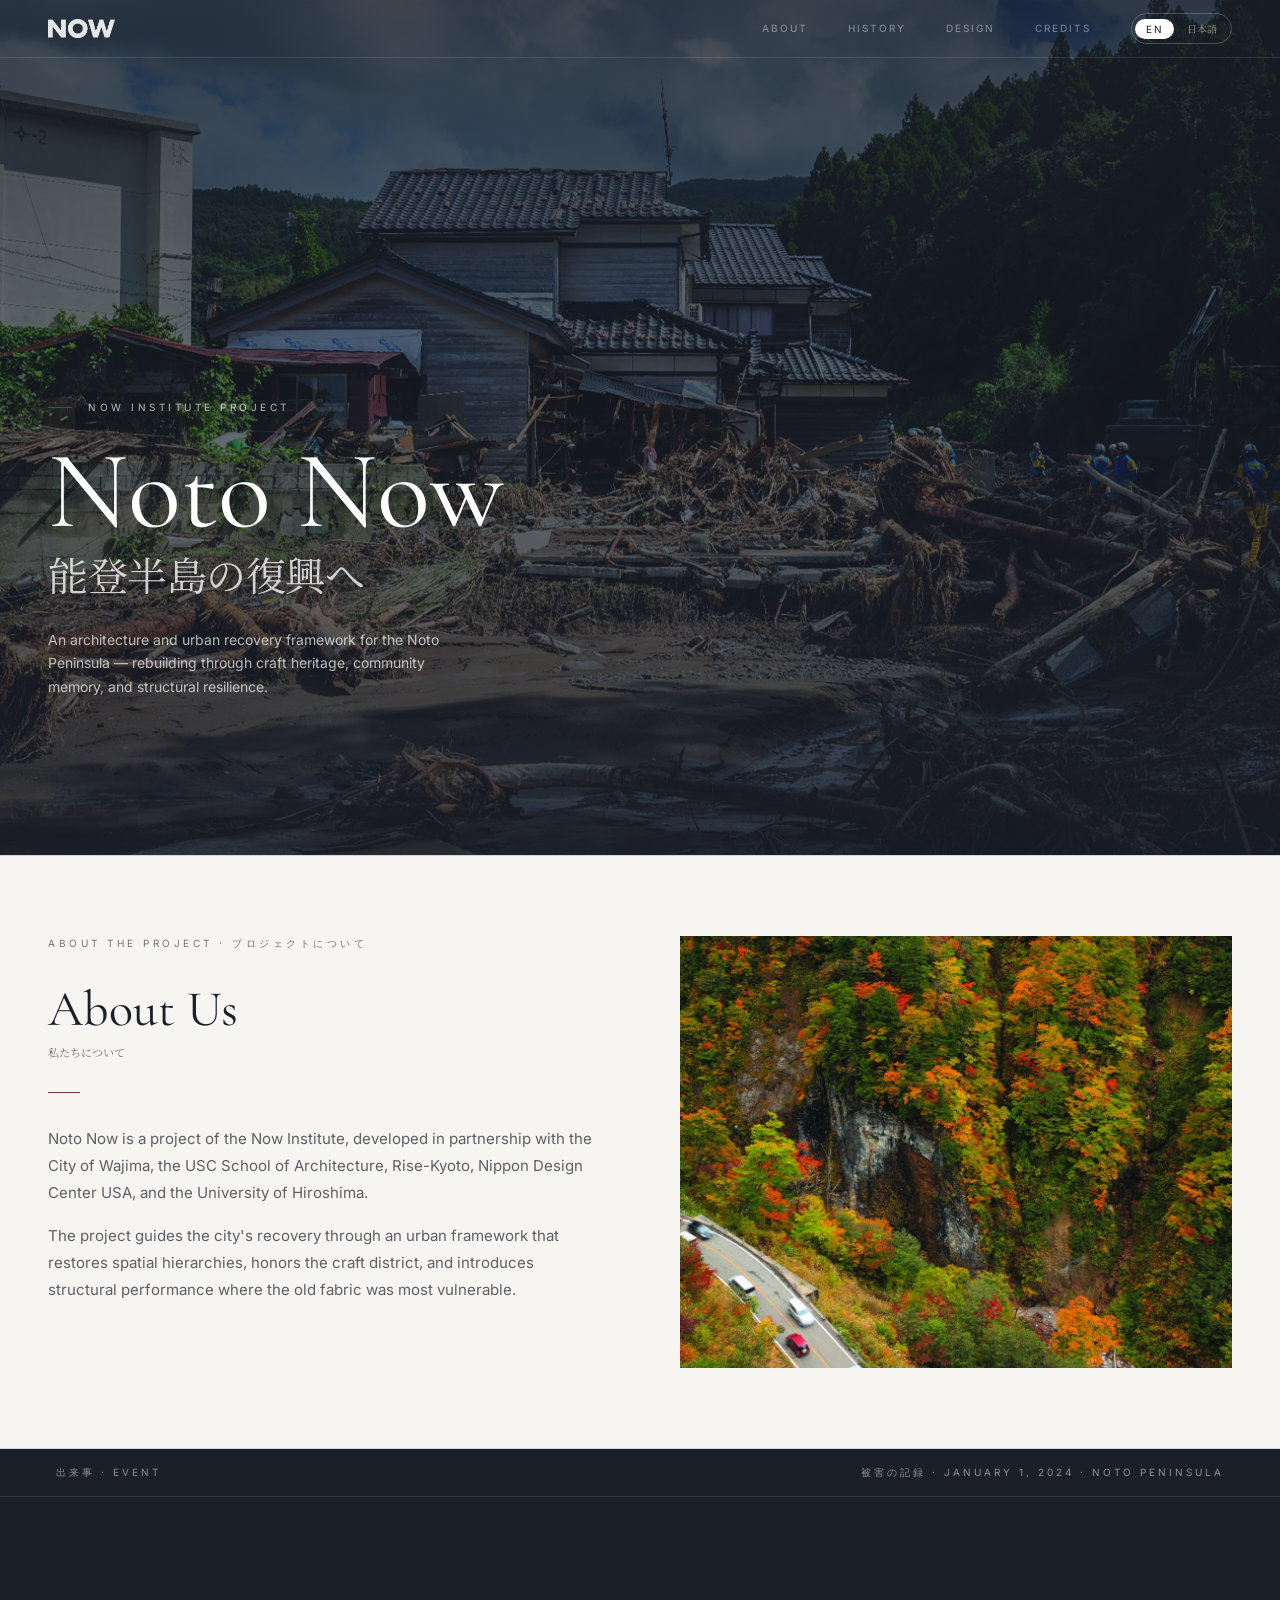
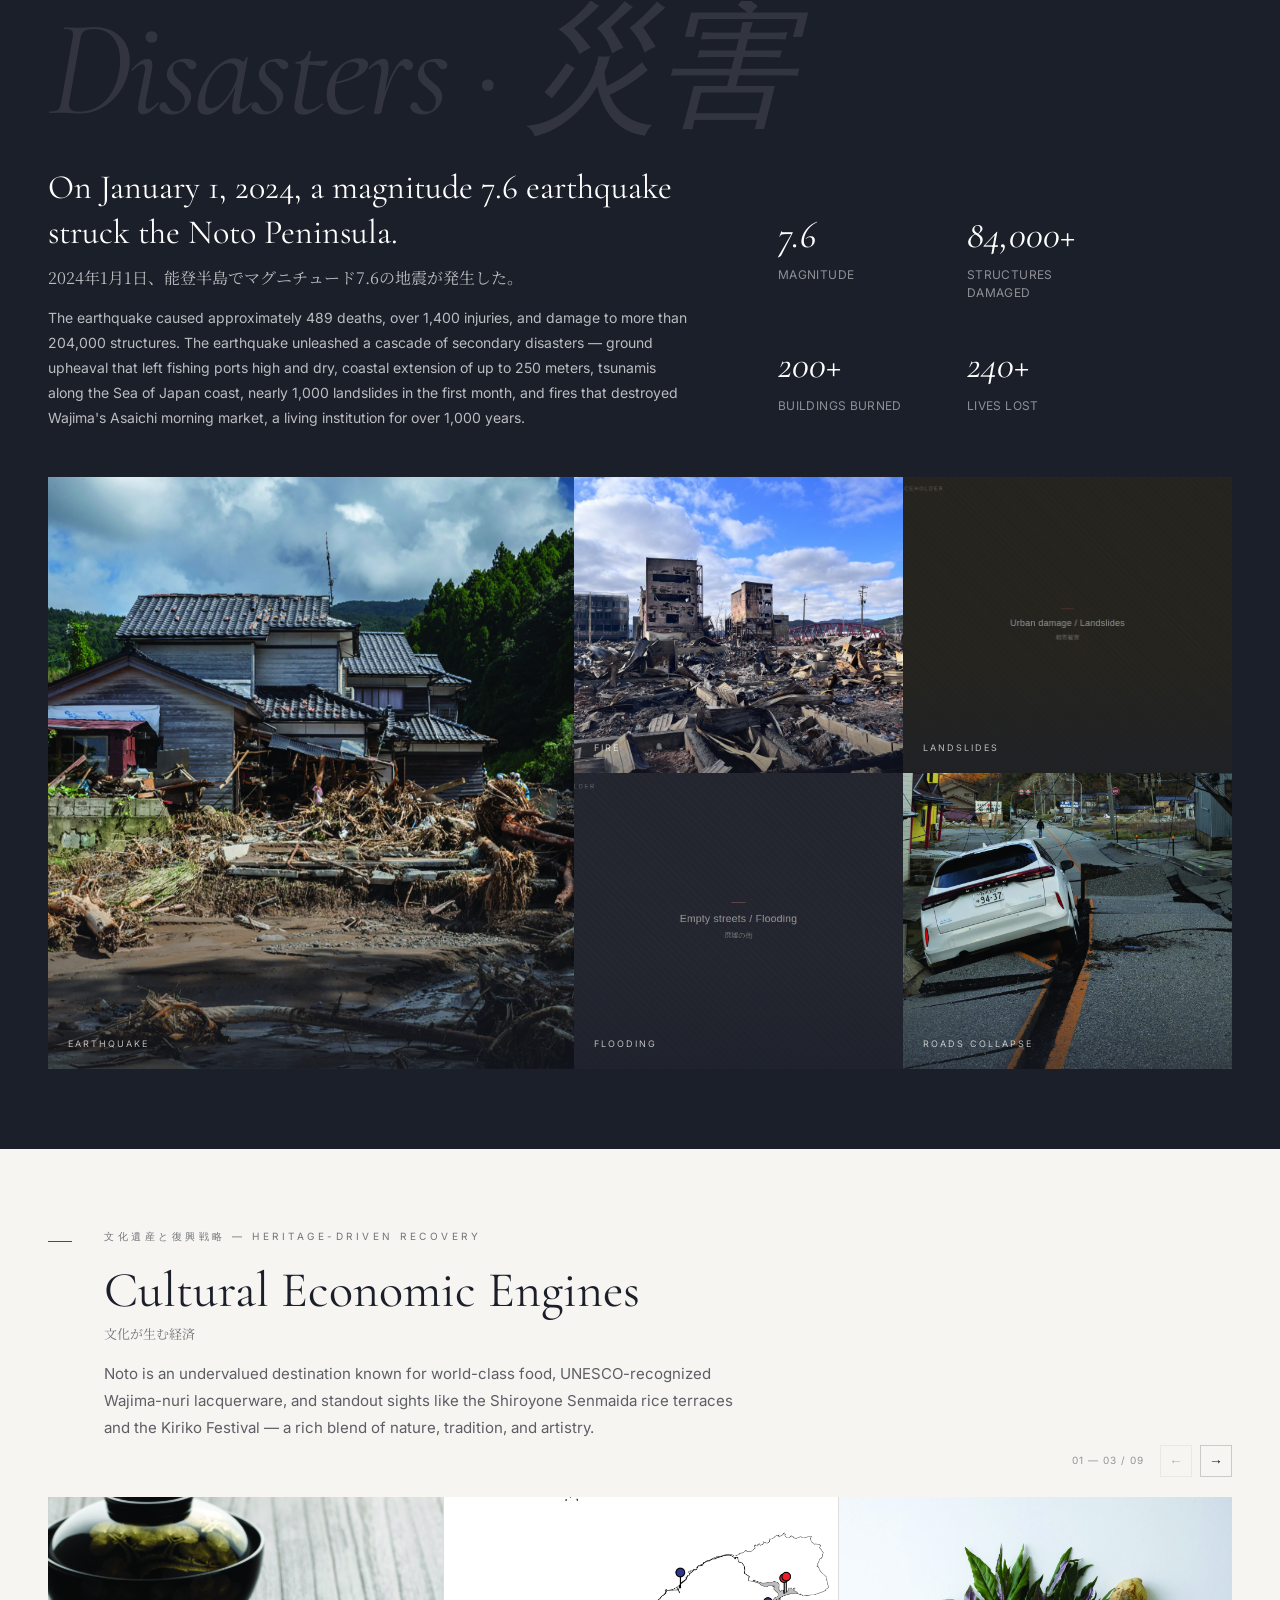
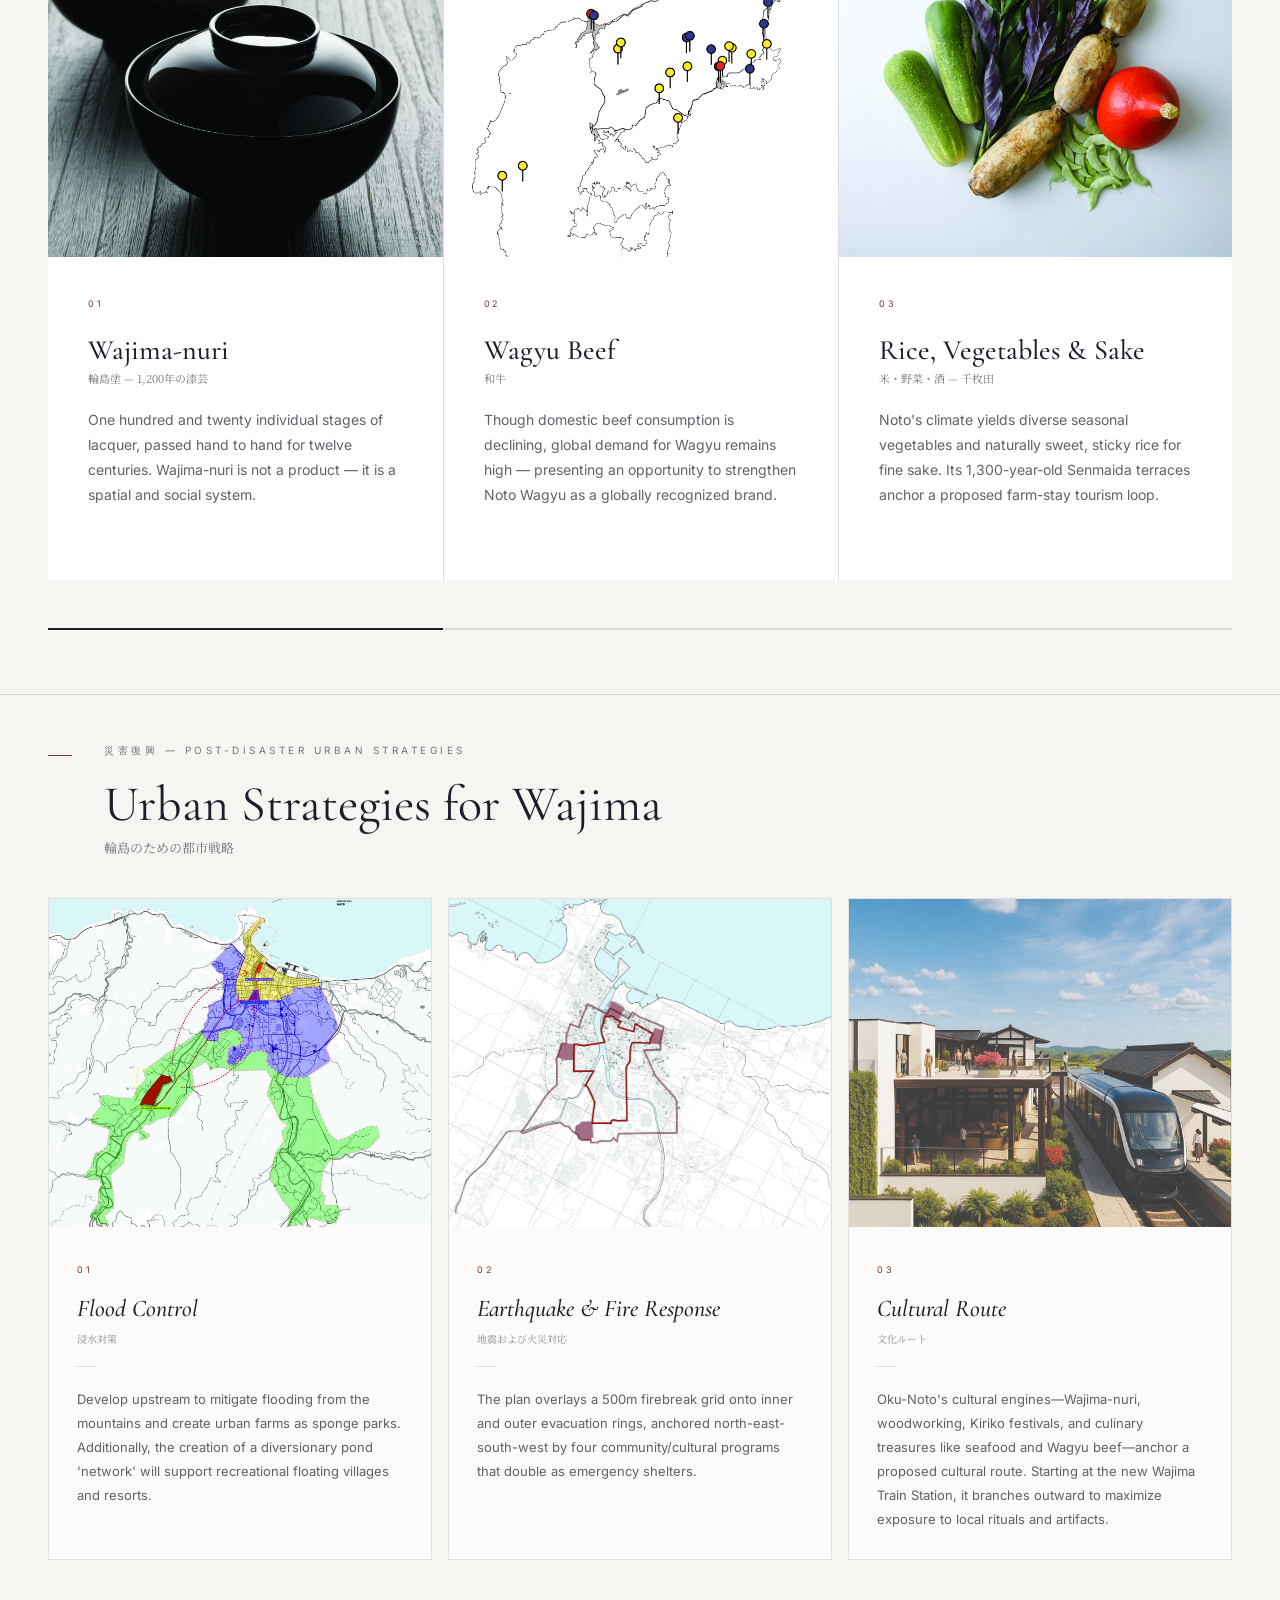
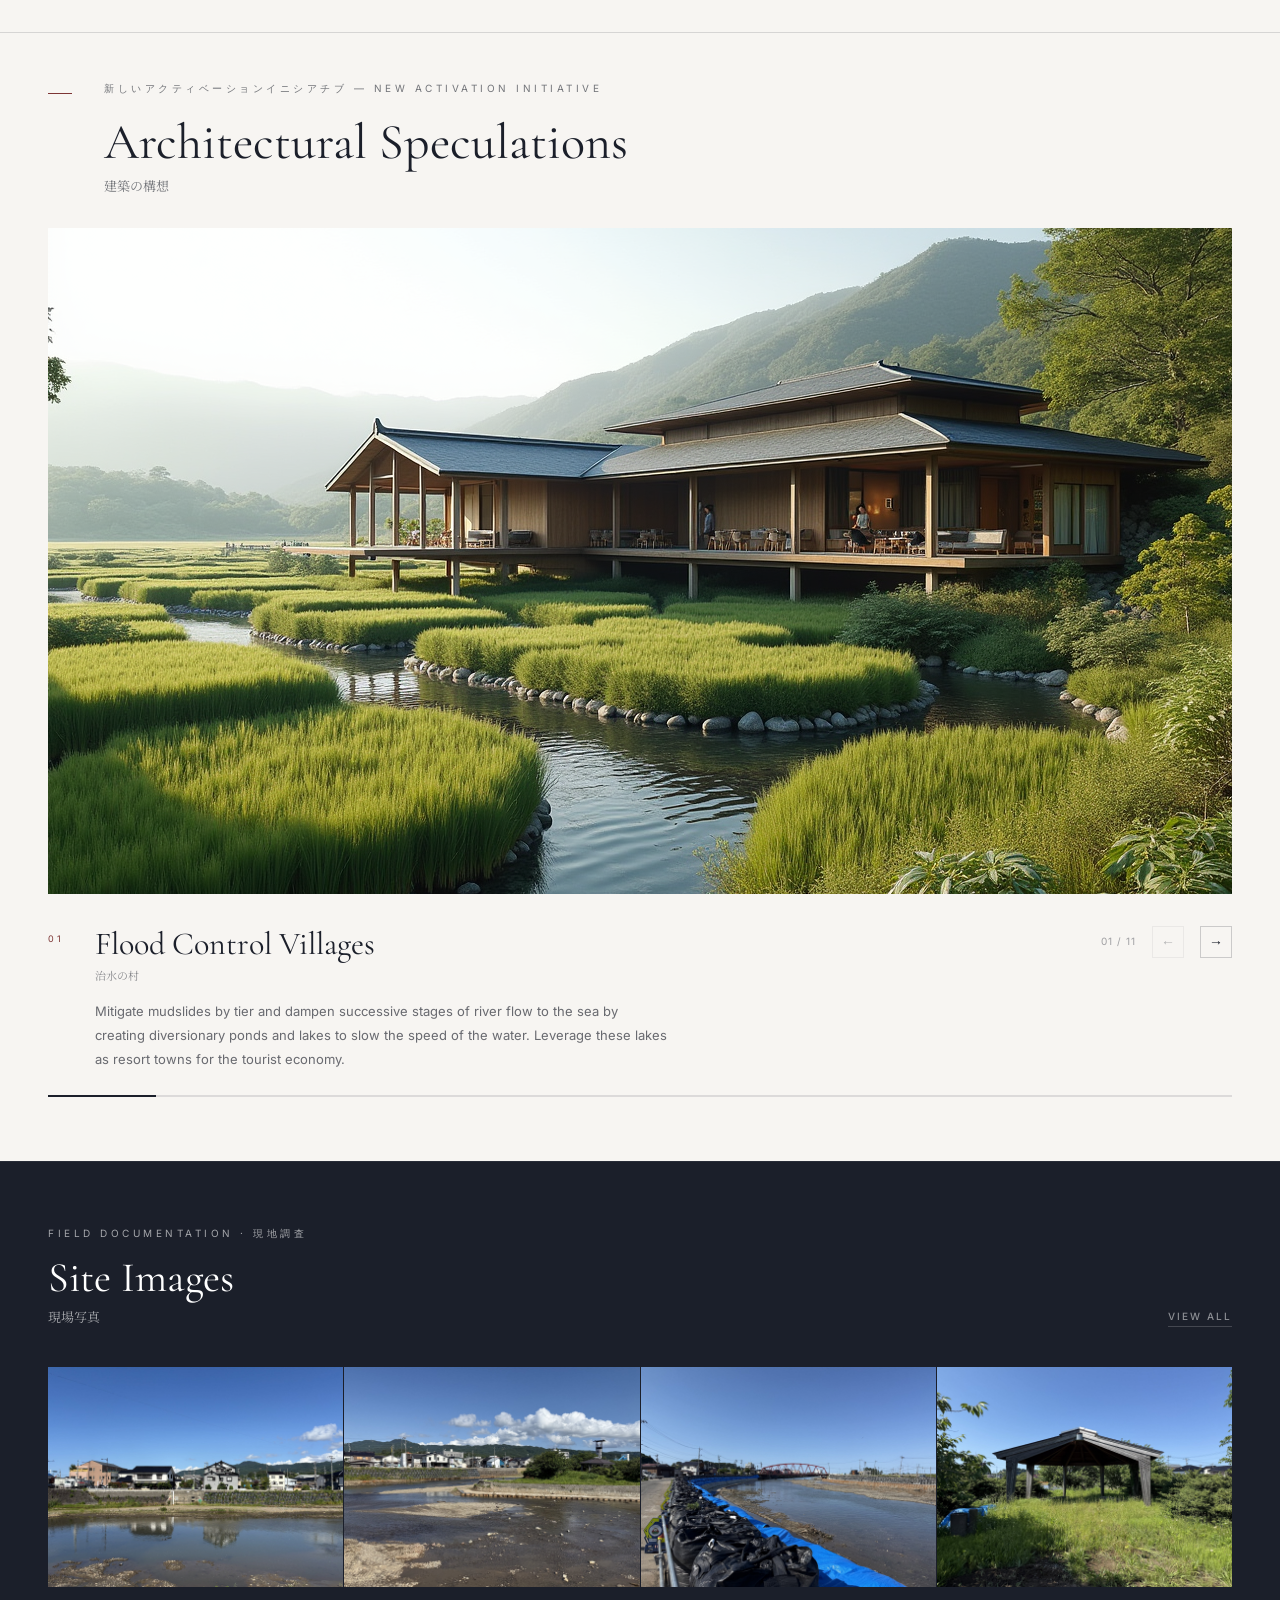
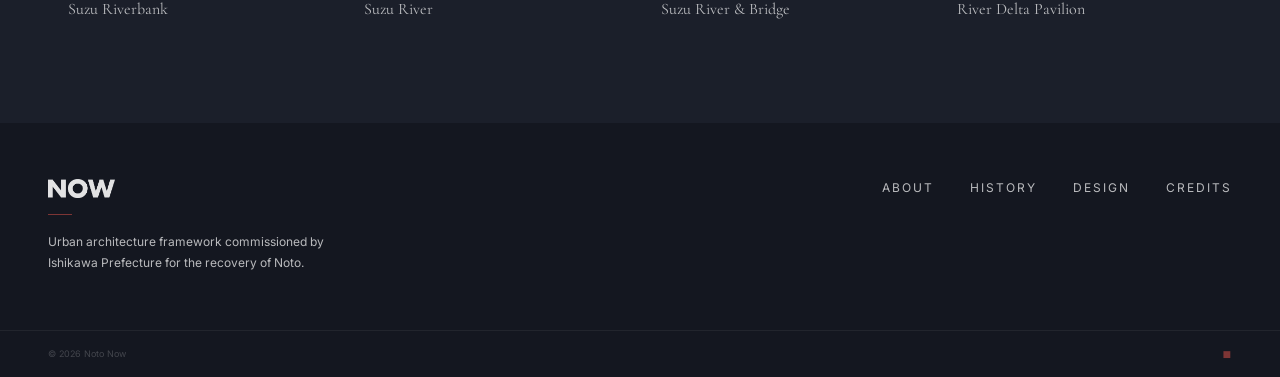
==== index.html @ a3b8ef33 "Rename Site Images anchor from #documentation to #site-images Update the section id on home and hist" ====
<!DOCTYPE html>
<html lang="en">
<head>
  <meta charset="UTF-8" />
  <meta name="viewport" content="width=device-width, initial-scale=1.0" />
  <title>Noto Now · 能登半島の復興へ</title>
  <meta name="description" content="An architecture and urban recovery framework for the Noto Peninsula — rebuilding through craft heritage, community memory, and structural resilience." />
  <!-- Latin display + body fonts are self-hosted (bundled in /fonts) so they
       always render, independent of any CDN. -->
  <link rel="stylesheet" href="fonts.css" />
  <!-- Japanese fonts are large (CJK); served from Google Fonts. -->
  <link rel="preconnect" href="https://fonts.googleapis.com" />
  <link rel="preconnect" href="https://fonts.gstatic.com" crossorigin />
  <link href="https://fonts.googleapis.com/css2?family=Noto+Serif+JP:wght@400;500&display=swap" rel="stylesheet" />
  <link rel="canonical" href="https://www.notonow.org/" />
  <link rel="icon" type="image/svg+xml" href="images/favicon.svg" />
  <link rel="icon" type="image/png" href="images/favicon.png" />
  <link rel="apple-touch-icon" href="images/apple-touch-icon.png" />
  <link rel="stylesheet" href="styles.css" />
</head>
<body class="mode-en">
  <script>try{if(localStorage.getItem('nn-lang')==='jp'){document.body.className='mode-jp';document.documentElement.lang='ja';}}catch(e){}</script>

  <!-- ============================ HERO ============================ -->
  <header class="hero">
    <img class="hero__bg" data-img="herobg" alt="Structural collapse, Wajima city centre" />
    <div class="hero__overlay"></div>

    <nav class="nav">
      <div class="container nav__inner">
        <div class="brand">
          <img class="brand__logo" src="images/logo.png" alt="Noto Now" />
        </div>
        <div class="nav__right">
          <div class="nav__links">
            <a class="nav__link" href="/about"><span class="en">about</span><span class="jp">約</span></a>
            <a class="nav__link" href="/history"><span class="en">history</span><span class="jp">歴史</span></a>
            <a class="nav__link" href="/design"><span class="en">design</span><span class="jp">デザイン</span></a>
            <a class="nav__link" href="/credits"><span class="en">credits</span><span class="jp">クレジット</span></a>
          </div>
          <button id="langToggle" class="lang-toggle" type="button" aria-pressed="false"
                  title="Switch language · 言語を切り替える">
            <span class="lang-toggle__opt is-on">EN</span>
            <span class="lang-toggle__sep">/</span>
            <span class="lang-toggle__opt">日本語</span>
          </button>
        </div>
      </div>
    </nav>

    <div class="container hero__content">
      <div class="hero__meta">
        <span class="rule"></span>
        <p class="t-en">Now Institute Project</p>
        <p class="jp jp-full">NOW Institute プロジェクト</p>
      </div>
      <h1 class="hero__title">Noto Now</h1>
      <p class="hero__title-jp">能登半島の復興へ</p>
      <div class="hero__lead">
        <p class="t-en">An architecture and urban recovery framework for the Noto Peninsula — rebuilding through craft heritage, community memory, and structural resilience.</p>
        <p class="jp jp-full">能登半島のための建築と都市復興のフレームワーク — 伝統工芸、地域の記憶、構造の強さを通じて再建する。</p>
      </div>
    </div>
  </header>

  <!-- ========================== ABOUT US ========================== -->
  <section class="about about--framed" id="about">
    <div class="container about__top">
      <div class="about__intro">
        <p class="kicker">About the Project · プロジェクトについて</p>
        <h2 class="about__h2">About Us</h2>
        <p class="about__h2-jp">私たちについて</p>
        <span class="rule about__rule"></span>
        <div class="about__text">
          <p class="t-en">Noto Now is a project of the Now Institute, developed in partnership with the City of Wajima, the USC School of Architecture, Rise-Kyoto, Nippon Design Center USA, and the University of Hiroshima.</p>
          <p class="t-en">The project guides the city's recovery through an urban framework that restores spatial hierarchies, honors the craft district, and introduces structural performance where the old fabric was most vulnerable.</p>
          <p class="jp jp-full">Noto NowはNow Instituteのプロジェクトで、輪島市、USC建築学部、Rise-Kyoto、Nippon Design Center USA、広島大学との協力で開発されました。このプロジェクトは、空間階層を回復し、工芸地区を尊重し、古い建物構造が最も脆弱だった場所に構造性能を導入する都市フレームワークを通じて、市の復興を導きます。</p>
        </div>
      </div>

      <div class="about__media">
        <div class="frame"><img data-img="about" alt="Traditional joinery, Wajima townhouse" /></div>
      </div>
    </div>
  </section>

  <!-- ======================= DAMAGE ESSAY ======================= -->
  <section class="damage">
    <div class="damage__bar">
      <span>出来事 · Event</span>
      <span>被害の記録 · January 1, 2024 · Noto Peninsula</span>
    </div>

    <div class="container damage__inner">
      <p class="watermark">Disasters · 災害</p>

      <div class="damage__cols">
        <div class="damage__text">
          <h2 class="damage__h2">On January 1, 2024, a magnitude 7.6 earthquake struck the Noto Peninsula.</h2>
          <p class="damage__sub">2024年1月1日、能登半島でマグニチュード7.6の地震が発生した。</p>
          <p class="damage__body t-en">The earthquake caused approximately 489 deaths, over 1,400 injuries, and damage to more than 204,000 structures. The earthquake unleashed a cascade of secondary disasters — ground upheaval that left fishing ports high and dry, coastal extension of up to 250 meters, tsunamis along the Sea of Japan coast, nearly 1,000 landslides in the first month, and fires that destroyed Wajima's Asaichi morning market, a living institution for over 1,000 years.</p>
          <p class="damage__body-jp jp-full">その地震により約489人が死亡し、1,400人以上が負傷、20万4,000棟以上の建物が被害を受けました。また、一連の二次災害も発生しました。陸地が隆起して漁港が干上がり、海岸線は最大で250メートルも後退し、日本海沿岸には津波が押し寄せ、最初の1か月でほぼ1,000件の地すべりが起こり、千年以上の歴史を持つ輪島の朝市も火災で焼失しました。</p>
        </div>

        <div class="stats">
          <div class="stat">
            <div class="stat__num">7.6</div>
            <div class="stat__label t-en">Magnitude</div>
            <div class="stat__jp jp-full">マグニチュード</div>
          </div>
          <div class="stat">
            <div class="stat__num">84,000+</div>
            <div class="stat__label t-en">Structures damaged</div>
            <div class="stat__jp jp-full">建物被害</div>
          </div>
          <div class="stat">
            <div class="stat__num">200+</div>
            <div class="stat__label t-en">Buildings burned</div>
            <div class="stat__jp jp-full">焼失建物</div>
          </div>
          <div class="stat">
            <div class="stat__num">240+</div>
            <div class="stat__label t-en">Lives lost</div>
            <div class="stat__jp jp-full">犠牲者数</div>
          </div>
        </div>
      </div>

      <div class="mosaic">
        <figure class="mosaic__cell mosaic__cell--tall">
          <img data-img="earthquake" alt="Structural collapse and debris" />
          <figcaption class="caption">
            <div class="caption__en t-en">Earthquake</div>
            <div class="caption__jp jp-full">地震</div>
          </figcaption>
        </figure>
        <figure class="mosaic__cell">
          <img data-img="firedamage" alt="Fire damage across Wajima's morning market district" />
          <figcaption class="caption">
            <div class="caption__en t-en">Fire</div>
            <div class="caption__jp jp-full">火災</div>
          </figcaption>
        </figure>
        <figure class="mosaic__cell">
          <img data-img="urban" alt="Landslides" />
          <figcaption class="caption">
            <div class="caption__en t-en">Landslides</div>
            <div class="caption__jp jp-full">土砂崩れ</div>
          </figcaption>
        </figure>
        <figure class="mosaic__cell">
          <img data-img="empty" alt="Empty streets" />
          <figcaption class="caption">
            <div class="caption__en t-en">Flooding</div>
            <div class="caption__jp jp-full">洪水</div>
          </figcaption>
        </figure>
        <figure class="mosaic__cell">
          <img data-img="hero" alt="Roads collapse" />
          <figcaption class="caption">
            <div class="caption__en t-en">roads collapse</div>
            <div class="caption__jp jp-full">道路が崩れる</div>
          </figcaption>
        </figure>
      </div>
    </div>
  </section>

  <!-- ========================= HERITAGE ========================= -->
  <section class="heritage" id="heritage">
    <div class="container heritage__intro">
      <span class="rule"></span>
      <div class="heritage__intro-body">
        <p class="kicker">文化遺産と復興戦略 — Heritage-Driven Recovery</p>
        <h2 class="heritage__h2">Cultural Economic Engines</h2>
        <p class="heritage__h2-jp">文化が生む経済</p>
        <p class="heritage__lead t-en">Noto is an undervalued destination known for world-class food, UNESCO-recognized Wajima-nuri lacquerware, and standout sights like the Shiroyone Senmaida rice terraces and the Kiriko Festival — a rich blend of nature, tradition, and artistry.</p>
        <p class="heritage__lead-jp jp-full">能登は、世界的に評価される食文化、ユネスコに登録された輪島塗、そして白米千枚田やキリコ祭りといった見どころで知られるまだあまり注目されていない観光地です — 自然、伝統、芸術が豊かに融合した場所です。</p>
      </div>
    </div>

    <div class="carousel-x" data-carousel data-per="3">
      <div class="container carousel-x__topbar">
        <span class="carousel-x__indicator" data-indicator>01 — 03 / 09</span>
        <div class="carousel-x__btns">
          <button type="button" class="cbtn" data-prev aria-label="Previous">&#8592;</button>
          <button type="button" class="cbtn" data-next aria-label="Next">&#8594;</button>
        </div>
      </div>
      <div class="container">
      <div class="carousel-x__viewport" data-viewport>
        <div class="carousel-x__track heritage__track" data-track>
          <!-- 01 --><article class="hcard">
            <div class="hcard__img"><img data-img="nuri" alt="Wajima-nuri" /></div>
            <div class="hcard__body">
              <div class="hcard__meta"><span class="hcard__no">01</span></div>
              <h3 class="hcard__title">Wajima-nuri</h3>
              <p class="hcard__title-jp">輪島塗 — 1,200年の漆芸</p>
              <p class="hcard__text t-en">One hundred and twenty individual stages of lacquer, passed hand to hand for twelve centuries. Wajima-nuri is not a product — it is a spatial and social system.</p>
              <p class="hcard__text-jp jp-full">漆の百二十の工程が、十二世紀にわたり手から手へと受け継がれてきた。輪島塗は単なる製品ではなく、空間的かつ社会的なシステムである。</p>
            </div>
          </article>
          <!-- 02 --><article class="hcard">
            <div class="hcard__img"><img data-img="wagyu" alt="Wagyu Beef" /></div>
            <div class="hcard__body">
              <div class="hcard__meta"><span class="hcard__no">02</span></div>
              <h3 class="hcard__title">Wagyu Beef</h3>
              <p class="hcard__title-jp">和牛</p>
              <p class="hcard__text t-en">Though domestic beef consumption is declining, global demand for Wagyu remains high — presenting an opportunity to strengthen Noto Wagyu as a globally recognized brand.</p>
              <p class="hcard__text-jp jp-full">国内の牛肉消費は減少しているものの、和牛に対する世界的な需要は依然として高く、能登牛を世界的に認知されたブランドとしてさらに強化する機会が生まれています。</p>
            </div>
          </article>
          <!-- 03 --><article class="hcard">
            <div class="hcard__img"><img data-img="veg" alt="Rice, vegetables, and sake" /></div>
            <div class="hcard__body">
              <div class="hcard__meta"><span class="hcard__no">03</span></div>
              <h3 class="hcard__title">Rice, Vegetables &amp; Sake</h3>
              <p class="hcard__title-jp">米・野菜・酒 — 千枚田</p>
              <p class="hcard__text t-en">Noto's climate yields diverse seasonal vegetables and naturally sweet, sticky rice for fine sake. Its 1,300-year-old Senmaida terraces anchor a proposed farm-stay tourism loop.</p>
              <p class="hcard__text-jp jp-full">能登の気候は多様な季節の野菜と、甘くもちもちした米や酒を生み出す。1,300年の歴史を持つ千枚田は、農泊型の観光ループの中核となる。</p>
            </div>
          </article>
          <!-- 04 --><article class="hcard">
            <div class="hcard__img"><img data-img="seafood" alt="Seaweed and Seafood" /></div>
            <div class="hcard__body">
              <div class="hcard__meta"><span class="hcard__no">04</span></div>
              <h3 class="hcard__title">Seaweed and Seafood</h3>
              <p class="hcard__title-jp">海藻と海産物</p>
              <p class="hcard__text t-en">Noto's meeting of warm and cold currents produces rich, diverse catches year-round. The region's living ama diving tradition and clear, tidal waters further support a thriving seafood and seaweed industry.</p>
              <p class="hcard__text-jp jp-full">能登の暖流と寒流の出会いは、年間を通じて豊かで多様な漁獲を生み出します。この地域の生きた海女の潜水伝統と透明で潮の流れがある海は、さらに海産物や海藻産業の繁栄を支えています。</p>
            </div>
          </article>
          <!-- 05 --><article class="hcard">
            <div class="hcard__img"><img data-img="crafts" alt="Traditional Crafts from Ishikawa" /></div>
            <div class="hcard__body">
              <div class="hcard__meta"><span class="hcard__no">05</span></div>
              <h3 class="hcard__title">Traditional Crafts from Ishikawa</h3>
              <p class="hcard__title-jp">石川県の伝統工芸品</p>
              <p class="hcard__text t-en">Ishikawa Prefecture is home to 36 nationally designated traditional crafts, including Kaga Yuzen silk dyeing, Kutani ceramics, lacquerware, and gold leaf.</p>
              <p class="hcard__text-jp jp-full">石川県には、加賀友禅の絹染め、九谷焼、漆器、金箔などを含む、全国で指定された36の伝統工芸品があります。</p>
            </div>
          </article>
          <!-- 06 --><article class="hcard">
            <div class="hcard__img"><img data-img="wood" alt="Forestry and Woodworking" /></div>
            <div class="hcard__body">
              <div class="hcard__meta"><span class="hcard__no">06</span></div>
              <h3 class="hcard__title">Forestry and Woodworking</h3>
              <p class="hcard__title-jp">林業と木工</p>
              <p class="hcard__text t-en">Noto's dense forests supply high-quality cedar and Hinoki cypress, supporting a woodworking tradition rooted in the Edo period and prized for its precision craftsmanship and natural durability.</p>
              <p class="hcard__text-jp jp-full">能登の密集した森林は高品質のスギやヒノキを供給し、江戸時代に根ざした木工の伝統を支え、その精密な職人技と自然な耐久性で評価されています。</p>
            </div>
          </article>
          <!-- 07 --><article class="hcard">
            <div class="hcard__img"><img data-img="kiriko" alt="Kiriko Festival" /></div>
            <div class="hcard__body">
              <div class="hcard__meta"><span class="hcard__no">07</span></div>
              <h3 class="hcard__title">Kiriko Festival</h3>
              <p class="hcard__title-jp">キリコ祭り</p>
              <p class="hcard__text t-en">Over 200 celebrations across the Noto Peninsula. Communities carry towering illuminated Kiriko floats that reach 15 metres tall — the festival is civic identity made physical.</p>
              <p class="hcard__text-jp jp-full">能登半島では200以上の祭りが行われています。地域の人々は高さ15メートルに達する巨大な照明付きキリコ山車を担ぎます — この祭りは市民のアイデンティティが形となったものです。</p>
            </div>
          </article>
          <!-- 08 --><article class="hcard">
            <div class="hcard__img"><img data-img="springs" alt="Hot Springs" /></div>
            <div class="hcard__body">
              <div class="hcard__meta"><span class="hcard__no">08</span></div>
              <h3 class="hcard__title">Hot Springs</h3>
              <p class="hcard__title-jp">温泉</p>
              <p class="hcard__text t-en">The Noto Peninsula offers a diverse range of hot spring inns, from Wakura Onsen — the peninsula's largest resort, with waters flowing for over 1,200 years — to the secluded Lamp no Yado.</p>
              <p class="hcard__text-jp jp-full">能登半島には多様な温泉旅館があり、半島最大のリゾートである和倉温泉は1200年以上も湯が湧き続けており、また人里離れたランプの宿もあります。</p>
            </div>
          </article>
          <!-- 09 --><article class="hcard">
            <div class="hcard__img"><img data-img="magaki" alt="Magaki Village" /></div>
            <div class="hcard__body">
              <div class="hcard__meta"><span class="hcard__no">09</span></div>
              <h3 class="hcard__title">Magaki Village</h3>
              <p class="hcard__title-jp">間垣の里</p>
              <p class="hcard__text t-en">Magaki no Sato are villages in Wajima where towering bamboo fences filter harsh sea winds and summer sun, demonstrating a centuries-old blend of traditional design and sustainability.</p>
              <p class="hcard__text-jp jp-full">曲垣の里は輪島にある村で、そびえ立つ竹垣が厳しい海風や夏の陽光を遮り、伝統的なデザインと持続可能性の何世紀も続く融合を示しています。</p>
            </div>
          </article>
        </div>
      </div>
      </div>
      <div class="container carousel-x__progresswrap">
        <div class="carousel-x__progress"><span class="carousel-x__thumb" data-thumb></span></div>
      </div>
    </div>
  </section>

  <span class="section-divider"></span>

  <!-- ============ THREE URBAN STRATEGIES FOR WAJIMA ============ -->
  <section class="dz-urban" id="strategies">
    <div class="container spec__head">
      <span class="rule"></span>
      <div>
        <p class="kicker">災害復興 — post-disaster urban strategies</p>
        <h2 class="spec__h2">Urban Strategies for Wajima</h2>
        <p class="spec__h2-jp">輪島のための都市戦略</p>
      </div>
    </div>
    <div class="container dz-urban__inner">
      <div class="dz-urban__grid">
        <article class="dz-urban-card">
          <div class="dz-urban-card__img"><img data-img="cherry" alt="River flows past a city with cherry blossoms" /></div>
          <div class="dz-urban-card__body">
            <span class="dz-urban-card__no">01</span>
            <h3 class="dz-urban-card__title">Flood Control</h3>
            <p class="dz-urban-card__jp jp">浸水対策</p>
            <span class="dz-urban-card__rule"></span>
            <p class="dz-urban-card__text t-en">Develop upstream to mitigate flooding from the mountains and create urban farms as sponge parks. Additionally, the creation of a diversionary pond 'network' will support recreational floating villages and resorts.</p>
            <p class="dz-urban-card__text jp jp-full">山側の上流部で整備を行い、山からの洪水を緩和するとともに、都市型ファーム（スポンジパーク）を整備する。さらに、分水池の「ネットワーク」を構築することで、水上集落やリゾートの建設を支援することになるだろう。</p>
          </div>
        </article>
        <article class="dz-urban-card">
          <div class="dz-urban-card__img"><img data-img="ruin" alt="Ruined building by a river with people walking" /></div>
          <div class="dz-urban-card__body">
            <span class="dz-urban-card__no">02</span>
            <h3 class="dz-urban-card__title">Earthquake &amp; Fire Response</h3>
            <p class="dz-urban-card__jp jp">地震および火災対応</p>
            <span class="dz-urban-card__rule"></span>
            <p class="dz-urban-card__text t-en">The plan overlays a 500m firebreak grid onto inner and outer evacuation rings, anchored north-east-south-west by four community/cultural programs that double as emergency shelters.</p>
            <p class="dz-urban-card__text jp jp-full">この計画では、内側および外側の避難リングに500メートルの防火帯グリッドを重ね、北・東・南・西の4つのコミュニティ／文化プログラムにより固定します。これらは緊急避難所としても機能します。</p>
          </div>
        </article>
        <article class="dz-urban-card">
          <div class="dz-urban-card__img"><img data-img="tea" alt="Woman prepares traditional tea in a serene setting" /></div>
          <div class="dz-urban-card__body">
            <span class="dz-urban-card__no">03</span>
            <h3 class="dz-urban-card__title">Cultural Route</h3>
            <p class="dz-urban-card__jp jp">文化ルート</p>
            <span class="dz-urban-card__rule"></span>
            <p class="dz-urban-card__text t-en">Oku-Noto's cultural engines—Wajima-nuri, woodworking, Kiriko festivals, and culinary treasures like seafood and Wagyu beef—anchor a proposed cultural route. Starting at the new Wajima Train Station, it branches outward to maximize exposure to local rituals and artifacts.</p>
            <p class="dz-urban-card__text jp jp-full">奥能登の文化的エンジンである輪島塗、木工、キリコ祭り、海産物や和牛などの食の宝物が、提案されている文化ルートの中心となっています。新しい輪島駅を起点に、このルートは地元の儀式や工芸品への接触を最大化するように広がります。</p>
          </div>
        </article>
      </div>
    </div>
  </section>

  <!-- ================== ARCHITECTURAL SPECULATIONS ================== -->
  <section class="spec" id="speculations">
    <div class="container spec__head">
      <span class="rule"></span>
      <div>
        <p class="kicker">新しいアクティベーションイニシアチブ — new activation initiative</p>
        <h2 class="spec__h2">Architectural Speculations</h2>
        <p class="spec__h2-jp">建築の構想</p>
      </div>
    </div>

    <div class="spec__body container" data-spec>
      <div class="spec__frame"><img alt="Flood Control Villages" data-spec-img /></div>
      <div class="spec__caption">
        <div class="spec__caption-text">
          <span class="spec__no" data-spec-no>01</span>
          <div>
            <h3 class="spec__title" data-spec-title>Flood Control Villages</h3>
            <p class="spec__subtitle jp" data-spec-sub>治水の村</p>
            <p class="spec__desc" data-spec-desc>Mitigate mudslides by tier and dampen successive stages of river flow to the sea by creating diversionary ponds and lakes to slow the speed of the water. Leverage these lakes as resort towns for the tourist economy.</p>
          </div>
        </div>
        <div class="spec__controls">
          <span class="spec__indicator" data-spec-ind>01 / 11</span>
          <button type="button" class="cbtn" data-spec-prev aria-label="Previous">&#8592;</button>
          <button type="button" class="cbtn" data-spec-next aria-label="Next">&#8594;</button>
        </div>
      </div>
      <div class="spec__progress"><span class="spec__progress-fill" data-spec-fill></span></div>
    </div>
  </section>

  <!-- ====================== DOCUMENTATION ====================== -->
  <section class="docs" id="site-images">
    <div class="container docs__inner">
      <div class="docs__head">
        <div>
          <p class="kicker">Field Documentation · 現地調査</p>
          <h2 class="docs__h2">Site Images</h2>
          <p class="docs__h2-jp">現場写真</p>
        </div>
        <a class="docs__viewall" href="/history#site-images">View all</a>
      </div>

      <div class="docs__grid">
        <article class="dcard">
          <div class="dcard__img"><img data-img="site1" alt="Suzu Riverbank" /></div>
          <div class="dcard__body">
            <div class="dcard__title t-en">Suzu Riverbank</div>
            <div class="dcard__title-jp jp-full">珠洲・川岸</div>
          </div>
        </article>
        <article class="dcard">
          <div class="dcard__img"><img data-img="site2" alt="Suzu River" /></div>
          <div class="dcard__body">
            <div class="dcard__title t-en">Suzu River</div>
            <div class="dcard__title-jp jp-full">珠洲・河川</div>
          </div>
        </article>
        <article class="dcard">
          <div class="dcard__img"><img data-img="site3" alt="Suzu River and bridge" /></div>
          <div class="dcard__body">
            <div class="dcard__title t-en">Suzu River &amp; Bridge</div>
            <div class="dcard__title-jp jp-full">珠洲・河川と橋</div>
          </div>
        </article>
        <article class="dcard">
          <div class="dcard__img"><img data-img="site4" alt="Suzu River delta pavilion" /></div>
          <div class="dcard__body">
            <div class="dcard__title t-en">River Delta Pavilion</div>
            <div class="dcard__title-jp jp-full">珠洲・河口デルタパビリオン</div>
          </div>
        </article>
      </div>
    </div>
  </section>

  <!-- ========================= FOOTER ========================= -->
  <footer class="footer" id="footer">
    <div class="container footer__inner">
      <div class="footer__brand">
        <img class="brand__logo footer__logo" src="images/logo.png" alt="Noto Now" />
        <span class="rule"></span>
        <p class="desc t-en">Urban architecture framework commissioned by Ishikawa Prefecture for the recovery of Noto.</p>
        <p class="desc jp jp-full">石川県から委託された、能登の復興のための都市建築フレームワーク。</p>
      </div>
            <nav class="footer__nav">
        <a href="/about"><span class="t-en">about</span><span class="jp jp-full">約</span></a>
        <a href="/history"><span class="t-en">history</span><span class="jp jp-full">歴史</span></a>
        <a href="/design"><span class="t-en">design</span><span class="jp jp-full">デザイン</span></a>
        <a href="/credits"><span class="t-en">credits</span><span class="jp jp-full">クレジット</span></a>
      </nav>
    </div>
    <div class="footer__bar">
      <div class="container footer__bar-inner">
        <p>© 2026 Noto Now</p>
        <span class="mark">■</span>
      </div>
    </div>
  </footer>

  <script>
    // ---- Images -------------------------------------------------------------
    // All imagery is served from the uploaded photos in /images.
    var FIGMA = {};
    document.querySelectorAll("img[data-img]").forEach(function (img) {
      var key = img.getAttribute("data-img");
      img.onerror = function () { img.onerror = null; img.src = "images/" + key + ".jpg"; };
      img.src = FIGMA[key] || ("images/" + key + ".jpg");
    });

    // ---- Language toggle ----------------------------------------------------
    (function () {
      var KEY = "nn-lang";
      var btn = document.getElementById("langToggle");
      var opts = btn ? btn.querySelectorAll(".lang-toggle__opt") : [];
      function apply(jp, save) {
        document.body.classList.toggle("mode-jp", jp);
        document.body.classList.toggle("mode-en", !jp);
        document.documentElement.lang = jp ? "ja" : "en";
        if (btn) {
          btn.setAttribute("aria-pressed", jp ? "true" : "false");
          opts[0].classList.toggle("is-on", !jp);
          opts[1].classList.toggle("is-on", jp);
        }
        if (save) { try { localStorage.setItem(KEY, jp ? "jp" : "en"); } catch (e) {} }
        document.dispatchEvent(new Event("langchange"));
      }
      apply(document.body.classList.contains("mode-jp"), false);
      if (btn) btn.addEventListener("click", function () {
        apply(!document.body.classList.contains("mode-jp"), true);
      });
    })();

    // ---- Horizontal carousel (Heritage) ------------------------------------
    document.querySelectorAll("[data-carousel]").forEach(function (root) {
      var viewport = root.querySelector("[data-viewport]");
      var track = root.querySelector("[data-track]");
      var cards = track.children;
      var prev = root.querySelector("[data-prev]");
      var next = root.querySelector("[data-next]");
      var ind = root.querySelector("[data-indicator]");
      var thumb = root.querySelector("[data-thumb]");
      var page = 0;
      function pad(n) { return (n < 10 ? "0" : "") + n; }
      // How many whole cards fit in the viewport right now (responsive).
      function perView() {
        var cardW = cards[0].getBoundingClientRect().width || 1;
        return Math.max(1, Math.round(viewport.getBoundingClientRect().width / cardW));
      }
      function render() {
        var per = perView();
        var cardW = cards[0].getBoundingClientRect().width;
        var lastPage = Math.max(0, Math.ceil(cards.length / per) - 1);
        if (page > lastPage) page = lastPage;
        if (page < 0) page = 0;
        var maxShift = Math.max(0, track.scrollWidth - viewport.getBoundingClientRect().width);
        var shift = Math.min(page * cardW * per, maxShift);
        track.style.transform = "translateX(" + (-shift) + "px)";
        var start = page * per + 1;
        var end = Math.min(start + per - 1, cards.length);
        if (ind) ind.textContent = pad(start) + " — " + pad(end) + " / " + pad(cards.length);
        if (prev) prev.disabled = page === 0;
        if (next) next.disabled = page >= lastPage;
        if (thumb) {
          var frac = Math.min(1, per / cards.length);
          var trackW = thumb.parentElement.clientWidth;
          var thumbW = frac * trackW;
          thumb.style.width = thumbW + "px";
          var pos = maxShift > 0 ? shift / maxShift : 0;
          thumb.style.transform = "translateX(" + (pos * (trackW - thumbW)) + "px)";
        }
      }
      if (next) next.addEventListener("click", function () { page = page + 1; render(); });
      if (prev) prev.addEventListener("click", function () { page = page - 1; render(); });
      window.addEventListener("resize", render);
      render();
    });

    // ---- Architectural Speculations: single large image, 11 slides --------
    (function () {
      var root = document.querySelector("[data-spec]");
      if (!root) return;
      var slides = [
        { img: "spec1",  t: "Flood Control Villages", d: "Mitigate mudslides by tier and dampen successive stages of river flow to the sea by creating diversionary ponds and lakes to slow the speed of the water. Leverage these lakes as resort towns for the tourist economy.", tj: "治水の村", dj: "段階的に土砂崩れを抑え、分水池や湖を設けて川から海への流れを緩やかにし、水の速度を落とす。これらの湖を観光経済のためのリゾート地として活用する。" },
        { img: "spec2",  t: "New Culinary School and Urban Farm", d: "Culinary school that specializes in the agricultural bounty of Oku-Noto, which further promotes the role of urban farming to contribute to a larger sponge landscape strategy against flooding.", tj: "新しい料理学校と都市農園", dj: "奥能登の農産物を専門とする料理学校。都市農業の役割をさらに促進し、洪水対策としての大規模なスポンジランドスケープ戦略に貢献する。" },
        { img: "spec3",  t: "New Morning Market & Community Center", d: "Rebirth of the morning market which was a hub for every Wajima resident as a hybridized destination of a market, community center, and emergency shelter.", tj: "新しい朝市とコミュニティセンター", dj: "輪島のすべての住民の拠点であった朝市を、市場・コミュニティセンター・避難所を兼ねた複合施設として再生する。" },
        { img: "spec4",  t: "New Wajima-Nuri School", d: "Create a school for lacquerware to help maintain the cultural position of the tradition for generations.", tj: "新しい輪島塗学校", dj: "輪島塗の学校を設立し、その伝統の文化的地位を次世代へと守り継ぐ。" },
        { img: "spec5",  t: "New Jozu Shrine", d: "Rebirth of one of the key shrines that was destroyed during the earthquake as both a shrine and a place of refuge in the event of a natural disaster.", tj: "新しい神社", dj: "地震で失われた主要な神社の一つを、神社であると同時に自然災害時の避難場所として再建する。" },
        { img: "spec6",  t: "Community Center / Emergency Shelter", d: "An anchor to the southern tip of the evacuation route with the capacity to shelter and triage 50% of Wajima's population, designed to accommodate expansion for the future.", tj: "コミュニティセンター／避難所", dj: "避難経路の南端の拠点として、輪島の人口の50%を収容・トリアージできる能力を持ち、将来の拡張にも対応できるよう設計されている。" },
        { img: "spec7",  t: "New Wajima Train Station", d: "Ensuring Oku-Noto and Wajima's transportation is critical to their future, as it is limited currently. Reintroduce rail connection as the essential seed for future-proofing a vital, rich vision for the region.", tj: "新しい輪島駅", dj: "奥能登と輪島の交通は現在限られており、その未来にとって極めて重要である。地域の豊かな未来を支える不可欠な種として、鉄道接続を再導入する。" },
        { img: "spec8",  t: "Kiriko Craft Square", d: "A crafts village and square dedicated to Kiriko float construction serves as a community anchor, drawing international students and craftspeople for months-long apprenticeships.", tj: "キリコ工芸広場", dj: "キリコ山車の制作に特化した工芸村と広場は、地域の拠点となり、数か月にわたる研修のために海外からの学生や職人を惹きつける。" },
        { img: "spec9",  t: "Urban Farm and Culinary Center", d: "A culinary partnership connecting cooking schools with Noto's farmers, fishermen, and traditional kitchens — bringing students and chefs for seasonal training that promotes local ingredients and sustains year-round activity for the region's agriculture and fisheries.", tj: "都市農園と料理センター", dj: "料理学校と能登の農家・漁師・伝統的な厨房を結ぶ食の連携。学生とシェフを季節ごとの研修に招き、地元の食材を活かし、地域の農業と漁業に一年を通じた活気をもたらす。" },
        { img: "spec10", t: "Kiriko Outdoor Museum", d: "Collecting relics and artifacts from several yearly festivals as a memorial and museum for the Kiriko Festival.", tj: "キリコ野外博物館", dj: "毎年の祭りから遺物や工芸品を集め、キリコ祭りの記念館・博物館とする。" },
        { img: "spec11", t: "Noto's Table: Culinary School & Restaurant", d: "A proposal for a culinary school specializing in the agricultural bounty of Oku-Noto, further promoting the role of urban farming as part of a larger sponge-landscape strategy against flooding.", tj: "能登のテーブル：料理学校とレストラン", dj: "奥能登の農産物を専門とする料理学校の提案。洪水対策としての大規模なスポンジランドスケープ戦略の一環として、都市農業の役割をさらに促進する。" }
      ];
      var img = root.querySelector("[data-spec-img]"),
          no = root.querySelector("[data-spec-no]"),
          title = root.querySelector("[data-spec-title]"),
          sub = root.querySelector("[data-spec-sub]"),
          desc = root.querySelector("[data-spec-desc]"),
          ind = root.querySelector("[data-spec-ind]"),
          fill = root.querySelector("[data-spec-fill]"),
          prev = root.querySelector("[data-spec-prev]"),
          next = root.querySelector("[data-spec-next]");
      var i = 0;
      function pad(n) { return (n < 10 ? "0" : "") + n; }
      function show() {
        var s = slides[i];
        var jp = document.body.classList.contains("mode-jp");
        img.onerror = function () { img.onerror = null; img.src = "images/" + s.img + ".jpg"; };
        img.src = "images/" + s.img + ".jpg";
        img.alt = s.t;
        no.textContent = pad(i + 1);
        title.textContent = jp ? s.tj : s.t;
        title.classList.toggle("jp", jp);
        sub.textContent = jp ? s.t : s.tj;   // small subtitle in the other language
        sub.classList.toggle("jp", !jp);
        desc.textContent = jp ? s.dj : s.d;
        desc.classList.toggle("jp", jp);
        ind.textContent = pad(i + 1) + " / " + slides.length;
        var trackW = fill.parentElement.clientWidth;
        var thumbW = (1 / slides.length) * trackW;
        fill.style.width = thumbW + "px";
        var pos = slides.length > 1 ? i / (slides.length - 1) : 0;
        fill.style.transform = "translateX(" + (pos * (trackW - thumbW)) + "px)";
        prev.disabled = i === 0;
        next.disabled = i === slides.length - 1;
      }
      prev.addEventListener("click", function () { if (i > 0) { i--; show(); } });
      next.addEventListener("click", function () { if (i < slides.length - 1) { i++; show(); } });
      document.addEventListener("langchange", show);
      window.addEventListener("resize", show);
      show();
    })();
  </script>
</body>
</html>
---- fonts.css ----
/* Self-hosted Latin fonts (downloaded from Google Fonts) */

@font-face {
  font-family: 'Cormorant Garamond';
  font-style: italic;
  font-weight: 400;
  font-display: swap;
  src: url('fonts/cormorant-garamond-400-italic-latin-ext.woff2') format('woff2');
  unicode-range: U+0100-02BA, U+02BD-02C5, U+02C7-02CC, U+02CE-02D7, U+02DD-02FF, U+0304, U+0308, U+0329, U+1D00-1DBF, U+1E00-1E9F, U+1EF2-1EFF, U+2020, U+20A0-20AB, U+20AD-20C0, U+2113, U+2C60-2C7F, U+A720-A7FF;
}
@font-face {
  font-family: 'Cormorant Garamond';
  font-style: italic;
  font-weight: 400;
  font-display: swap;
  src: url('fonts/cormorant-garamond-400-italic-latin.woff2') format('woff2');
  unicode-range: U+0000-00FF, U+0131, U+0152-0153, U+02BB-02BC, U+02C6, U+02DA, U+02DC, U+0304, U+0308, U+0329, U+2000-206F, U+20AC, U+2122, U+2191, U+2193, U+2212, U+2215, U+FEFF, U+FFFD;
}
@font-face {
  font-family: 'Cormorant Garamond';
  font-style: italic;
  font-weight: 500;
  font-display: swap;
  src: url('fonts/cormorant-garamond-400-italic-latin-ext.woff2') format('woff2');
  unicode-range: U+0100-02BA, U+02BD-02C5, U+02C7-02CC, U+02CE-02D7, U+02DD-02FF, U+0304, U+0308, U+0329, U+1D00-1DBF, U+1E00-1E9F, U+1EF2-1EFF, U+2020, U+20A0-20AB, U+20AD-20C0, U+2113, U+2C60-2C7F, U+A720-A7FF;
}
@font-face {
  font-family: 'Cormorant Garamond';
  font-style: italic;
  font-weight: 500;
  font-display: swap;
  src: url('fonts/cormorant-garamond-400-italic-latin.woff2') format('woff2');
  unicode-range: U+0000-00FF, U+0131, U+0152-0153, U+02BB-02BC, U+02C6, U+02DA, U+02DC, U+0304, U+0308, U+0329, U+2000-206F, U+20AC, U+2122, U+2191, U+2193, U+2212, U+2215, U+FEFF, U+FFFD;
}
@font-face {
  font-family: 'Cormorant Garamond';
  font-style: normal;
  font-weight: 400;
  font-display: swap;
  src: url('fonts/cormorant-garamond-400-normal-latin-ext.woff2') format('woff2');
  unicode-range: U+0100-02BA, U+02BD-02C5, U+02C7-02CC, U+02CE-02D7, U+02DD-02FF, U+0304, U+0308, U+0329, U+1D00-1DBF, U+1E00-1E9F, U+1EF2-1EFF, U+2020, U+20A0-20AB, U+20AD-20C0, U+2113, U+2C60-2C7F, U+A720-A7FF;
}
@font-face {
  font-family: 'Cormorant Garamond';
  font-style: normal;
  font-weight: 400;
  font-display: swap;
  src: url('fonts/cormorant-garamond-400-normal-latin.woff2') format('woff2');
  unicode-range: U+0000-00FF, U+0131, U+0152-0153, U+02BB-02BC, U+02C6, U+02DA, U+02DC, U+0304, U+0308, U+0329, U+2000-206F, U+20AC, U+2122, U+2191, U+2193, U+2212, U+2215, U+FEFF, U+FFFD;
}
@font-face {
  font-family: 'Cormorant Garamond';
  font-style: normal;
  font-weight: 500;
  font-display: swap;
  src: url('fonts/cormorant-garamond-400-normal-latin-ext.woff2') format('woff2');
  unicode-range: U+0100-02BA, U+02BD-02C5, U+02C7-02CC, U+02CE-02D7, U+02DD-02FF, U+0304, U+0308, U+0329, U+1D00-1DBF, U+1E00-1E9F, U+1EF2-1EFF, U+2020, U+20A0-20AB, U+20AD-20C0, U+2113, U+2C60-2C7F, U+A720-A7FF;
}
@font-face {
  font-family: 'Cormorant Garamond';
  font-style: normal;
  font-weight: 500;
  font-display: swap;
  src: url('fonts/cormorant-garamond-400-normal-latin.woff2') format('woff2');
  unicode-range: U+0000-00FF, U+0131, U+0152-0153, U+02BB-02BC, U+02C6, U+02DA, U+02DC, U+0304, U+0308, U+0329, U+2000-206F, U+20AC, U+2122, U+2191, U+2193, U+2212, U+2215, U+FEFF, U+FFFD;
}
@font-face {
  font-family: 'Inter';
  font-style: normal;
  font-weight: 300;
  font-display: swap;
  src: url('fonts/inter-300-normal-latin-ext.woff2') format('woff2');
  unicode-range: U+0100-02BA, U+02BD-02C5, U+02C7-02CC, U+02CE-02D7, U+02DD-02FF, U+0304, U+0308, U+0329, U+1D00-1DBF, U+1E00-1E9F, U+1EF2-1EFF, U+2020, U+20A0-20AB, U+20AD-20C0, U+2113, U+2C60-2C7F, U+A720-A7FF;
}
@font-face {
  font-family: 'Inter';
  font-style: normal;
  font-weight: 300;
  font-display: swap;
  src: url('fonts/inter-300-normal-latin.woff2') format('woff2');
  unicode-range: U+0000-00FF, U+0131, U+0152-0153, U+02BB-02BC, U+02C6, U+02DA, U+02DC, U+0304, U+0308, U+0329, U+2000-206F, U+20AC, U+2122, U+2191, U+2193, U+2212, U+2215, U+FEFF, U+FFFD;
}
@font-face {
  font-family: 'Inter';
  font-style: normal;
  font-weight: 400;
  font-display: swap;
  src: url('fonts/inter-300-normal-latin-ext.woff2') format('woff2');
  unicode-range: U+0100-02BA, U+02BD-02C5, U+02C7-02CC, U+02CE-02D7, U+02DD-02FF, U+0304, U+0308, U+0329, U+1D00-1DBF, U+1E00-1E9F, U+1EF2-1EFF, U+2020, U+20A0-20AB, U+20AD-20C0, U+2113, U+2C60-2C7F, U+A720-A7FF;
}
@font-face {
  font-family: 'Inter';
  font-style: normal;
  font-weight: 400;
  font-display: swap;
  src: url('fonts/inter-300-normal-latin.woff2') format('woff2');
  unicode-range: U+0000-00FF, U+0131, U+0152-0153, U+02BB-02BC, U+02C6, U+02DA, U+02DC, U+0304, U+0308, U+0329, U+2000-206F, U+20AC, U+2122, U+2191, U+2193, U+2212, U+2215, U+FEFF, U+FFFD;
}
@font-face {
  font-family: 'Inter';
  font-style: normal;
  font-weight: 500;
  font-display: swap;
  src: url('fonts/inter-300-normal-latin-ext.woff2') format('woff2');
  unicode-range: U+0100-02BA, U+02BD-02C5, U+02C7-02CC, U+02CE-02D7, U+02DD-02FF, U+0304, U+0308, U+0329, U+1D00-1DBF, U+1E00-1E9F, U+1EF2-1EFF, U+2020, U+20A0-20AB, U+20AD-20C0, U+2113, U+2C60-2C7F, U+A720-A7FF;
}
@font-face {
  font-family: 'Inter';
  font-style: normal;
  font-weight: 500;
  font-display: swap;
  src: url('fonts/inter-300-normal-latin.woff2') format('woff2');
  unicode-range: U+0000-00FF, U+0131, U+0152-0153, U+02BB-02BC, U+02C6, U+02DA, U+02DC, U+0304, U+0308, U+0329, U+2000-206F, U+20AC, U+2122, U+2191, U+2193, U+2212, U+2215, U+FEFF, U+FFFD;
}
---- styles.css ----
/* ============================================================
   Noto Now — Noto Peninsula earthquake recovery
   Design implemented from Figma (Now Institute)
   ============================================================ */

:root {
  --ink: #1b1f2a;
  --paper: #f7f5f2;
  --stone: #d8d4ce;
  --red: #7d3535;

  --max: 1280px;
  --pad: 48px;

  /* One font per category, used consistently throughout. */
  --serif: "Cormorant Garamond", Georgia, serif;        /* display / headings */
  --sans: "Inter", system-ui, -apple-system, sans-serif; /* body / UI */
  --jp: "Noto Serif JP", serif;                          /* all Japanese text */
  --jp-display: var(--jp);                               /* alias, kept for clarity */
}

* { box-sizing: border-box; }

html { -webkit-font-smoothing: antialiased; text-rendering: optimizeLegibility; }

body {
  margin: 0;
  background: var(--paper);
  color: var(--ink);
  font-family: var(--sans);
  font-size: 16px;
  line-height: 1.5;
  overflow-x: hidden; /* safety net: never allow horizontal scroll */
}

img { display: block; max-width: 100%; }

a { color: inherit; text-decoration: none; }

p { margin: 0; }

figure, figcaption { margin: 0; }

.container {
  width: 100%;
  max-width: var(--max);
  margin: 0 auto;
  padding-left: var(--pad);
  padding-right: var(--pad);
}

/* Reusable kicker / eyebrow label */
.kicker {
  font-family: var(--sans);
  font-size: 10px;
  letter-spacing: 3.5px;
  text-transform: uppercase;
  color: rgba(27, 31, 42, 0.5);
}

.kicker--light { color: rgba(255, 255, 255, 0.5); }

.jp { font-family: var(--jp); }

/* small red rule used as a section marker */
.rule {
  display: inline-block;
  width: 24px;
  height: 1px;
  background: var(--red);
  vertical-align: middle;
}

/* ============================================================
   HERO
   ============================================================ */
.hero {
  position: relative;
  background: var(--ink);
  min-height: 855px;
  display: flex;
  flex-direction: column;
  overflow: hidden;
}

.hero__bg {
  position: absolute;
  inset: 0;
  width: 100%;
  height: 100%;
  object-fit: cover;
  opacity: 0.45;
  pointer-events: none;
}

.hero__overlay {
  position: absolute;
  inset: 0;
  background: linear-gradient(
    to bottom,
    rgba(27, 31, 42, 0.6) 0%,
    rgba(27, 31, 42, 0.15) 40%,
    rgba(27, 31, 42, 0.55) 100%
  );
  pointer-events: none;
}

/* Navigation */
.nav {
  position: relative;
  z-index: 3;
  border-bottom: 1px solid rgba(255, 255, 255, 0.1);
}

.nav__inner {
  display: flex;
  align-items: center;
  justify-content: space-between;
  height: 57px;
}

.brand p { line-height: 1.4; }
.brand__logo {
  display: block;
  height: 19px;
  width: auto;
  /* Logo art is solid black; invert to white to sit on the dark nav. */
  filter: brightness(0) invert(1);
  opacity: 0.88;
}
.brand__en {
  font-size: 11px;
  letter-spacing: 3.5px;
  text-transform: uppercase;
  color: rgba(255, 255, 255, 0.8);
}

.nav__links {
  display: flex;
  gap: 40px;
  align-items: center;
}

.nav__link {
  text-align: center;
  opacity: 0.38;
  transition: opacity 0.25s ease;
}
.nav__link:hover { opacity: 0.9; }
.nav__link .en {
  display: block;
  font-size: 10px;
  font-weight: 500;
  letter-spacing: 2px;
  text-transform: uppercase;
  color: #fff;
  line-height: 1.5;
}
.nav__link .jp {
  display: block;
  font-size: 10px;
  color: rgba(255, 255, 255, 0.7);
  line-height: 1.5;
}

.nav__right {
  display: flex;
  align-items: center;
  gap: 40px;
}

/* Language toggle — segmented switch, active language = filled chip */
.lang-toggle {
  display: inline-flex;
  align-items: center;
  gap: 2px;
  border: 1px solid rgba(255, 255, 255, 0.22);
  border-radius: 999px;
  background: transparent;
  padding: 3px;
  cursor: pointer;
  font-family: var(--sans);
  font-size: 10px;
  letter-spacing: 1.5px;
  text-transform: uppercase;
}
.lang-toggle__sep { display: none; }
.lang-toggle__opt {
  padding: 4px 11px;
  border-radius: 999px;
  color: rgba(255, 255, 255, 0.55);
  transition: background 0.2s ease, color 0.2s ease;
}
.lang-toggle__opt.is-on { background: #fff; color: #1b1f2a; }
.lang-toggle__opt:last-of-type { font-family: var(--jp); letter-spacing: 0; }

/* ============================================================
   LANGUAGE MODES  (mode-en default / mode-jp)
   ============================================================ */

/* Full Japanese body text: only in Japanese mode */
.jp-full { display: none; }
body.mode-jp .jp-full { display: block; }

/* New JP section headings (base = EN-mode accent look) */
.heritage__h2-jp { margin-top: 8px; font-family: var(--jp); font-size: 13px; color: rgba(27, 31, 42, 0.6); }
.docs__h2-jp { margin-top: 8px; font-family: var(--jp); font-size: 13px; color: rgba(255, 255, 255, 0.6); }

/* ---- Nav: Japanese leaves the bar in EN mode; English leaves in JP mode ---- */
body.mode-en .nav__link .jp { display: none; }
body.mode-jp .nav__link .en { display: none; }
body.mode-jp .nav__link .jp { font-size: 12px; color: #fff; letter-spacing: 1px; }

/* ---- EN mode: lift the Japanese accents so they read clearly ---- */
body.mode-en .hero__title-jp { color: rgba(255, 255, 255, 0.78); }
body.mode-en .damage__sub { color: rgba(255, 255, 255, 0.7); }
body.mode-en .hcard__title-jp { color: rgba(27, 31, 42, 0.62); }
body.mode-en .about__h2-jp { color: rgba(27, 31, 42, 0.62); }
body.mode-en .principle__title-jp { color: rgba(27, 31, 42, 0.6); }
body.mode-en .kicker { color: rgba(27, 31, 42, 0.6); }
body.mode-en .docs .kicker { color: rgba(255, 255, 255, 0.6); }
body.mode-en .docs__h2-jp { color: rgba(255, 255, 255, 0.6); }

/* ---- JP mode: English recedes ---- */
body.mode-jp .t-en { display: none; }

/* shrink English display headings into small secondary labels */
body.mode-jp .hero__title { font-size: 30px; line-height: 1.1; opacity: 0.5; }
body.mode-jp .damage__h2 { font-size: 17px; line-height: 1.45; opacity: 0.5; }
body.mode-jp .heritage__h2 { font-size: 22px; opacity: 0.5; }
body.mode-jp .about__h2 { font-size: 22px; opacity: 0.5; }
body.mode-jp .hcard__title { font-size: 15px; opacity: 0.5; }
body.mode-jp .principle__title { font-size: 14px; opacity: 0.5; }
body.mode-jp .docs__h2 { font-size: 22px; opacity: 0.5; }

/* promote Japanese headings / subtitles to lead */
body.mode-jp .hero__title-jp { font-size: 60px; line-height: 1.1; color: #fff; margin-top: 10px; }
body.mode-jp .damage__sub { font-size: 26px; line-height: 1.5; color: rgba(255, 255, 255, 0.92); margin-top: 10px; }
body.mode-jp .heritage__h2-jp { font-size: 44px; line-height: 1.2; color: var(--ink); }
body.mode-jp .about__h2-jp { font-size: 40px; line-height: 1.2; color: var(--ink); margin-top: 10px; }
body.mode-jp .hcard__title-jp { font-size: 22px; line-height: 1.3; color: var(--ink); }
body.mode-jp .principle__title-jp { font-size: 21px; line-height: 1.5; color: var(--ink); margin-top: 8px; }
body.mode-jp .docs__h2-jp { font-size: 32px; line-height: 1.2; color: #fff; }

/* enlarge Japanese body text for comfortable reading */
body.mode-jp .hero__lead .jp { font-size: 15px; line-height: 1.9; color: rgba(255, 255, 255, 0.8); }
body.mode-jp .damage__body-jp { font-size: 15px; line-height: 2; color: rgba(255, 255, 255, 0.8); margin-top: 10px; }
body.mode-jp .heritage__lead-jp { font-size: 15px; line-height: 2; color: rgba(27, 31, 42, 0.78); margin-top: 10px; }
body.mode-jp .hcard__text-jp { font-size: 14px; line-height: 1.95; color: rgba(27, 31, 42, 0.78); margin-top: 14px; }
body.mode-jp .about__text .jp { font-size: 15px; line-height: 2; color: rgba(27, 31, 42, 0.78); }
body.mode-jp .principle__text-jp { font-size: 14px; line-height: 1.95; color: rgba(27, 31, 42, 0.78); margin-top: 14px; }
body.mode-jp .stat__jp { font-size: 13px; color: rgba(255, 255, 255, 0.72); }
body.mode-jp .caption__jp { font-size: 10px; color: rgba(255, 255, 255, 0.72); }

/* Hero content */
.hero__content {
  position: relative;
  z-index: 2;
  margin-top: auto;
  padding-bottom: 156px;
}

.hero__meta {
  display: flex;
  align-items: center;
  gap: 16px;
  margin-bottom: 24px;
}
.hero__meta .rule { background: var(--red); }
.hero__meta p {
  font-size: 10px;
  letter-spacing: 3.5px;
  text-transform: uppercase;
  color: rgba(255, 255, 255, 0.7);
}

.hero__title {
  font-family: var(--serif);
  font-weight: 400;
  font-size: clamp(52px, 11vw, 110px);
  line-height: 0.95;
  color: #fff;
  margin: 0;
}
.hero__title-jp {
  font-family: var(--jp-display);
  font-size: clamp(24px, 5vw, 40px);
  line-height: 1.5;
  letter-spacing: -0.5px;
  color: rgba(255, 255, 255, 0.7);
  margin: 0;
}

.hero__lead {
  margin-top: 24px;
  max-width: 392px;
}
.hero__lead p {
  font-weight: 400;
  font-size: 14px;
  line-height: 1.7;
  color: rgba(255, 255, 255, 0.7);
}
.hero__lead .jp {
  margin-top: 14px;
  font-family: var(--jp-display);
  color: rgba(255, 255, 255, 0.7);
  letter-spacing: -0.5px;
}

/* ============================================================
   DAMAGE ESSAY (dark)
   ============================================================ */
.damage { background: var(--ink); color: #fff; }

.damage__bar {
  display: flex;
  align-items: center;
  justify-content: space-between;
  padding: 16px 56px;
  border-bottom: 1px solid rgba(255, 255, 255, 0.1);
  font-size: 10px;
  letter-spacing: 3px;
  text-transform: uppercase;
  color: rgba(255, 255, 255, 0.5);
}

.damage__inner { padding: 64px var(--pad) 80px; }

.watermark {
  font-family: var(--serif);
  font-style: italic;
  font-size: clamp(52px, 13vw, 137px);
  line-height: 1;
  letter-spacing: -4px;
  color: rgba(255, 255, 255, 0.1);
  white-space: nowrap;
  overflow: hidden;
  margin: 40px 0 0;
}

.damage__cols {
  display: flex;
  gap: 64px;
  align-items: flex-start;
  padding: 28px 0;
}

.damage__text { flex: 1 1 640px; max-width: 640px; }

.damage__h2 {
  font-family: var(--serif);
  font-weight: 400;
  font-size: clamp(26px, 3.6vw, 34px);
  line-height: 1.32;
  color: #fff;
  margin: 0;
}
.damage__sub {
  font-family: var(--jp);
  font-size: 16px;
  line-height: 1.3;
  color: rgba(255, 255, 255, 0.5);
  margin-top: 12px;
}
.damage__body {
  margin-top: 16px;
  font-weight: 400;
  font-size: 14px;
  line-height: 1.8;
  color: rgba(255, 255, 255, 0.7);
}
.damage__body-jp {
  margin-top: 12px;
  font-family: var(--jp);
  font-size: 11px;
  line-height: 1.9;
  color: rgba(255, 255, 255, 0.5);
}

/* stats 2x2 */
.stats {
  flex: 0 0 378px;
  display: grid;
  grid-template-columns: 1fr 1fr;
  margin-top: 28px;
}
.stat { padding: 22px 26px; }
.stat__num {
  font-family: var(--serif);
  font-style: italic;
  font-size: 38.333px;
  line-height: 1;
  color: #fff;
}
.stat__label {
  margin-top: 12px;
  font-size: 11.979px;
  letter-spacing: 0.36px;
  text-transform: uppercase;
  color: rgba(255, 255, 255, 0.5);
}
.stat__jp {
  margin-top: 4px;
  font-family: var(--jp);
  font-size: 10.781px;
  color: rgba(255, 255, 255, 0.5);
}

/* image mosaic */
.mosaic {
  display: grid;
  grid-template-columns: 1.6fr 1fr 1fr;
  grid-template-rows: repeat(2, 296px);
  grid-auto-rows: 296px;
  gap: 0;
  margin-top: 12px;
}
.mosaic__cell {
  position: relative;
  overflow: hidden;
  background: #232734;
}
/* Tall vertical feature (Earthquake) on the left; the other four form a
   2x2 in the remaining two columns. */
.mosaic__cell--tall { grid-column: 1; grid-row: 1 / 3; }
.mosaic__cell img {
  position: absolute;
  inset: 0;
  width: 100%;
  height: 100%;
  object-fit: cover;
  opacity: 1;
}
/* The car sits left-of-centre in the roads-collapse photo; bias the crop
   left so it isn't sliced by the narrow cell. */
.mosaic__cell img[data-img="hero"] { object-position: 30% center; }
.mosaic__cell::after {
  content: "";
  position: absolute;
  inset: 0;
  background: linear-gradient(to top, rgba(27, 31, 42, 0.5) 0%, rgba(0, 0, 0, 0) 38%);
}
.caption {
  position: absolute;
  left: 20px;
  bottom: 18px;
  z-index: 2;
}
.caption__en {
  font-size: 9px;
  letter-spacing: 2px;
  text-transform: uppercase;
  color: rgba(255, 255, 255, 0.7);
}
.caption__jp {
  margin-top: 2px;
  font-family: var(--jp);
  font-size: 8px;
  color: rgba(255, 255, 255, 0.5);
}

.damage__note {
  margin-top: 20px;
  font-size: 10px;
  color: rgba(255, 255, 255, 0.18);
}

/* ============================================================
   HERITAGE (paper)
   ============================================================ */
.heritage { background: var(--paper); }

.heritage__intro {
  display: flex;
  gap: 32px;
  align-items: flex-start;
  padding: 80px var(--pad) 0;
}
.heritage__intro .rule { margin-top: 12px; flex: none; }
.heritage__intro-body { max-width: 640px; }
.heritage__h2 {
  font-family: var(--serif);
  font-weight: 400;
  font-size: clamp(34px, 4.8vw, 50px);
  line-height: 1.05;
  color: var(--ink);
  margin: 20px 0 0;
}
.heritage__lead {
  margin-top: 16px;
  font-weight: 400;
  font-size: 15px;
  line-height: 1.8;
  color: rgba(27, 31, 42, 0.7);
}
.heritage__lead-jp {
  margin-top: 8px;
  font-family: var(--jp);
  font-size: 11px;
  line-height: 1.5;
  color: rgba(27, 31, 42, 0.5);
}

.heritage__grid {
  display: grid;
  grid-template-columns: repeat(3, 1fr);
  border-top: 1px solid rgba(27, 31, 42, 0.1);
  border-bottom: 1px solid rgba(27, 31, 42, 0.1);
}
.hcard {
  border-right: 1px solid rgba(27, 31, 42, 0.1);
}
.hcard:last-child { border-right: none; }
.hcard__img {
  height: 360px;
  background: var(--stone);
  overflow: hidden;
}
.hcard__img img { width: 100%; height: 100%; object-fit: cover; }
.hcard__body { padding: 40px; }
.hcard__meta {
  display: flex;
  align-items: center;
  gap: 12px;
  padding-bottom: 24px;
}
.hcard__no {
  font-size: 9px;
  letter-spacing: 2.5px;
  text-transform: uppercase;
  color: var(--red);
}
.hcard__meta .line {
  width: 20px;
  height: 1px;
  background: rgba(27, 31, 42, 0.18);
}
.hcard__when {
  font-size: 9px;
  letter-spacing: 1.5px;
  text-transform: uppercase;
  color: rgba(27, 31, 42, 0.5);
}
.hcard__title {
  font-family: var(--serif);
  font-weight: 500;
  font-size: 28px;
  line-height: 1.15;
  color: var(--ink);
  margin: 0;
}
.hcard__title-jp {
  margin-top: 4px;
  font-family: var(--jp);
  font-size: 11px;
  color: rgba(27, 31, 42, 0.5);
}
.hcard__text {
  margin-top: 20px;
  font-weight: 400;
  font-size: 14px;
  line-height: 1.8;
  color: rgba(27, 31, 42, 0.7);
}
.hcard__text-jp {
  margin-top: 12px;
  font-family: var(--jp);
  font-size: 11px;
  line-height: 1.5;
  color: rgba(27, 31, 42, 0.5);
}

/* ============================================================
   ABOUT (paper)
   ============================================================ */
.about { background: var(--paper); }

.about__top {
  display: grid;
  grid-template-columns: 552px 1fr;
  gap: 80px;
  padding: 80px var(--pad);
}
.about__h2 {
  font-family: var(--serif);
  font-weight: 400;
  font-size: clamp(34px, 4.8vw, 50px);
  line-height: 1.05;
  color: var(--ink);
  margin: 32px 0 0;
}
.about__h2 em { font-style: italic; }
.about__h2-jp {
  margin-top: 8px;
  font-family: var(--jp);
  font-size: 11px;
  color: rgba(27, 31, 42, 0.5);
}
.about__rule { margin: 32px 0 0; width: 32px; }
.about__text {
  margin-top: 32px;
  display: flex;
  flex-direction: column;
  gap: 16px;
}
.about__text p {
  font-weight: 400;
  font-size: 15px;
  line-height: 1.8;
  color: rgba(27, 31, 42, 0.7);
}
.about__text .jp {
  margin-top: 8px;
  font-family: var(--jp);
  font-size: 11px;
  line-height: 2;
  color: rgba(27, 31, 42, 0.5);
}

.about__media .frame {
  height: 400px;
  background: var(--stone);
  overflow: hidden;
}
.about__media .frame img { width: 100%; height: 100%; object-fit: cover; }
.about__caption {
  display: flex;
  align-items: center;
  justify-content: space-between;
  padding-top: 16px;
}
.about__caption .label {
  font-size: 10px;
  color: rgba(27, 31, 42, 0.5);
}
.carousel {
  display: flex;
  align-items: center;
  gap: 16px;
}
.carousel button {
  border: none;
  background: none;
  padding: 0;
  cursor: pointer;
  opacity: 0.4;
  font-size: 14px;
  color: var(--ink);
  line-height: 1;
  transition: opacity 0.2s ease;
}
.carousel button:hover { opacity: 0.9; }
.carousel .count { font-size: 9px; color: rgba(27, 31, 42, 0.5); }

/* Framework principles */
.principles {
  border-top: 1px solid rgba(27, 31, 42, 0.1);
}
.principles__inner { padding: 64px 0; }
.principles__grid {
  display: grid;
  grid-template-columns: repeat(3, 1fr);
  border-top: 1px solid rgba(27, 31, 42, 0.1);
  margin-top: 48px;
}
.principle {
  padding: 32px 48px 48px;
  border-right: 1px solid rgba(27, 31, 42, 0.1);
}
.principle:last-child { border-right: none; }
.principle__no {
  font-size: 9px;
  letter-spacing: 3px;
  text-transform: uppercase;
  color: var(--red);
}
.principle__title {
  font-family: var(--serif);
  font-weight: 500;
  font-style: italic;
  font-size: 24px;
  line-height: 1.2;
  color: var(--ink);
  margin: 16px 0 0;
}
.principle__title-jp {
  margin-top: 6px;
  font-family: var(--jp);
  font-size: 11px;
  line-height: 1.6;
  color: rgba(27, 31, 42, 0.5);
}
.principle .line {
  display: block;
  width: 20px;
  height: 1px;
  background: rgba(27, 31, 42, 0.15);
  margin: 20px 0;
}
.principle__text {
  font-weight: 400;
  font-size: 14px;
  line-height: 1.8;
  color: rgba(27, 31, 42, 0.7);
}
.principle__text-jp {
  margin-top: 8px;
  font-family: var(--jp);
  font-size: 11px;
  line-height: 2;
  color: rgba(27, 31, 42, 0.5);
}

/* ============================================================
   DOCUMENTATION (dark)
   ============================================================ */
.docs {
  background: var(--ink);
  color: #fff;
  border-top: 1px solid rgba(255, 255, 255, 0.06);
}
.docs__inner { padding: 64px var(--pad) 80px; }
.docs__head {
  display: flex;
  align-items: flex-end;
  justify-content: space-between;
}
.docs__h2 {
  font-family: var(--serif);
  font-weight: 400;
  font-size: 42px;
  line-height: 1;
  color: #fff;
  margin: 16px 0 0;
}
.docs .kicker { color: rgba(255, 255, 255, 0.5); }
.docs__viewall {
  font-size: 10px;
  font-weight: 500;
  letter-spacing: 2px;
  text-transform: uppercase;
  color: rgba(255, 255, 255, 0.5);
  border-bottom: 1px solid rgba(255, 255, 255, 0.18);
  padding-bottom: 2px;
}
.docs__grid {
  display: grid;
  grid-template-columns: repeat(4, 1fr);
  gap: 1px;
  margin-top: 40px;
}
.dcard { background: var(--ink); }
.dcard__img {
  height: 220px;
  background: #232734;
  overflow: hidden;
}
.dcard__img img { width: 100%; height: 100%; object-fit: cover; }
.dcard__body { padding: 8px 20px 24px; }
.dcard__meta {
  font-size: 9px;
  letter-spacing: 1.5px;
  text-transform: uppercase;
  color: rgba(255, 255, 255, 0.5);
}
.dcard__title {
  margin-top: 4px;
  font-family: var(--serif);
  font-size: 16px;
  font-weight: 400;
  line-height: 1.25;
  color: rgba(255, 255, 255, 0.7);
}

/* ============================================================
   FOOTER (dark)
   ============================================================ */
.footer { background: #141720; color: #fff; }
.footer__inner {
  display: flex;
  justify-content: space-between;
  gap: 48px;
  padding: 56px var(--pad);
}
.footer__brand { max-width: 280px; }
.footer__logo { height: 19px; }
.footer__brand .rule {
  display: block;
  width: 24px;
  margin: 16px 0;
  background: var(--red);
}
.footer__brand .desc {
  font-size: 12px;
  font-weight: 400;
  line-height: 1.8;
  color: rgba(255, 255, 255, 0.7);
}
.footer__cols { display: flex; gap: 64px; }
.footer__col h4 {
  margin: 0 0 14px;
  font-size: 9px;
  letter-spacing: 2.5px;
  text-transform: uppercase;
  color: rgba(255, 255, 255, 0.7);
  font-weight: 400;
}
.footer__col a {
  display: block;
  font-size: 12px;
  line-height: 1.5;
  color: rgba(255, 255, 255, 0.7);
  transition: color 0.2s ease;
}
.footer__col a:hover { color: #fff; }
.footer__nav { display: flex; flex-wrap: wrap; gap: 36px; align-items: flex-start; }
.footer__nav a {
  font-size: 12px; letter-spacing: 2px; text-transform: uppercase;
  color: rgba(255, 255, 255, 0.7); transition: color 0.2s ease;
}
.footer__nav a .jp { font-family: var(--jp); letter-spacing: normal; text-transform: none; }
.footer__nav a:hover { color: #fff; }
.footer__bar {
  border-top: 1px solid rgba(255, 255, 255, 0.06);
}
.footer__bar-inner {
  display: flex;
  align-items: center;
  justify-content: space-between;
  padding: 16px var(--pad);
}
.footer__bar p {
  font-size: 9px;
  color: rgba(255, 255, 255, 0.2);
}
.footer__bar .mark { color: var(--red); font-size: 9px; letter-spacing: 1px; }

/* ============================================================
   RESPONSIVE
   ============================================================ */
@media (max-width: 1100px) {
  .damage__cols { flex-direction: column; gap: 32px; }
  .damage__text { flex: none; max-width: 640px; }
  .stats { flex: none; width: 378px; max-width: 100%; margin-top: 0; }
  .mosaic {
    grid-template-columns: 1.6fr 1fr 1fr;
    grid-template-rows: repeat(2, 248px);
    grid-auto-rows: 248px;
  }
  .about__top { grid-template-columns: 1fr; gap: 48px; }
  .docs__grid { grid-template-columns: 1fr 1fr; }
}

@media (max-width: 820px) {
  :root { --pad: 24px; }
  .hero { min-height: 560px; }
  .hero__content { padding-bottom: 72px; }
  .nav__inner { flex-direction: column; height: auto; gap: 12px; padding: 14px 0; }
  .nav__right { width: 100%; flex-wrap: wrap; justify-content: center; gap: 14px 24px; }
  .nav__links { display: flex; flex-wrap: wrap; justify-content: center; gap: 22px; }
  .heritage__grid,
  .principles__grid { grid-template-columns: 1fr; }
  .hcard, .principle { border-right: none; border-bottom: 1px solid rgba(27,31,42,0.1); }
  .principle { padding: 32px 0 40px; }
  .footer__inner { flex-direction: column; }
  .footer__cols { flex-wrap: wrap; gap: 40px; }
}

@media (max-width: 560px) {
  .mosaic { grid-template-columns: 1fr; grid-template-rows: none; grid-auto-rows: 240px; }
  .mosaic__cell--tall { grid-column: auto; grid-row: auto; }
  .stats { grid-template-columns: 1fr 1fr; width: 100%; }
  .docs__grid { grid-template-columns: 1fr; }
  .damage__bar { padding: 16px 24px; }
}

/* ============================================================
   UPDATE (v3): About frame, Heritage carousel, Speculations
   ============================================================ */

/* About Us gets top + bottom hairline dividers */
.about--framed {
  border-top: 1px solid rgba(27, 31, 42, 0.15);
  border-bottom: 1px solid rgba(27, 31, 42, 0.15);
}
.about__media .frame { height: 432px; }

/* ---- Generic horizontal carousel (Heritage) ---- */
.carousel-x { width: 100%; }
.carousel-x__topbar {
  display: flex;
  align-items: center;
  justify-content: flex-end;
  gap: 16px;
  padding-top: 4px;
  padding-bottom: 20px;
}
.carousel-x__divider { height: 1px; background: rgba(27, 31, 42, 0.15); margin-bottom: 40px; }
.carousel-x__viewport {
  overflow: hidden; /* contained by the .container wrapper for equal margins */
}
.carousel-x__track {
  display: flex;
  flex-wrap: nowrap;
  transition: transform 0.55s cubic-bezier(0.4, 0, 0.2, 1);
}
/* bottom scroll-progress bar with a black thumb */
.carousel-x__progresswrap { padding-top: 48px; padding-bottom: 64px; }
.carousel-x__progress {
  position: relative;
  height: 2px;
  background: rgba(27, 31, 42, 0.12);
  overflow: hidden;
}
.carousel-x__thumb {
  position: absolute;
  left: 0; top: 0;
  height: 2px;
  width: 30%;
  background: var(--ink);
  transition: transform 0.55s cubic-bezier(0.4, 0, 0.2, 1), width 0.3s ease;
}
.carousel-x__controls {
  display: flex;
  align-items: center;
  justify-content: flex-end;
  gap: 16px;
  padding-top: 24px;
  padding-bottom: 64px;
}
.carousel-x__indicator {
  font-size: 10px;
  letter-spacing: 1px;
  color: rgba(27, 31, 42, 0.45);
}
.carousel-x__btns { display: flex; gap: 8px; }

.cbtn {
  width: 32px;
  height: 32px;
  border: 1px solid rgba(27, 31, 42, 0.2);
  background: transparent;
  cursor: pointer;
  color: var(--ink);
  font-size: 14px;
  line-height: 1;
  display: inline-flex;
  align-items: center;
  justify-content: center;
  transition: border-color 0.2s ease, opacity 0.2s ease;
}
.cbtn:hover { border-color: rgba(27, 31, 42, 0.5); }
.cbtn:disabled { opacity: 0.3; cursor: default; }

/* Heritage cards become fixed-width carousel items (3 per view) */
.heritage__track .hcard {
  flex: 0 0 calc(100% / 3 + 1px); /* +1px so the next card is fully clipped (no subpixel sliver) */
  background: #fff;
  border-right: 1px solid rgba(27, 31, 42, 0.15);
  border-bottom: none;
}
.heritage__track .hcard__img { height: 360px; }

/* ---- Architectural Speculations ---- */
.spec {
  background: var(--paper);
  border-top: 1px solid rgba(27, 31, 42, 0.15);
}
.spec__head {
  display: flex;
  gap: 32px;
  align-items: flex-start;
  padding: 48px var(--pad) 32px;
}
.spec__head .rule { margin-top: 12px; flex: none; }
.spec__h2 {
  font-family: var(--serif);
  font-weight: 400;
  font-size: clamp(34px, 4.8vw, 50px);
  line-height: 1.05;
  color: var(--ink);
  margin: 20px 0 0;
}
.spec__h2-jp {
  margin-top: 8px;
  font-family: var(--jp);
  font-size: 13px;
  color: rgba(27, 31, 42, 0.6);
}
.spec__frame {
  width: 100%;
  aspect-ratio: 16 / 9;
  overflow: hidden;
  background: #20242e;
}
.spec__frame img { width: 100%; height: 100%; object-fit: cover; }
.spec__caption {
  display: flex;
  align-items: flex-start;
  justify-content: space-between;
  gap: 32px;
  padding: 32px 0 24px;
}
.spec__caption-text { display: flex; gap: 32px; max-width: 768px; }
.spec__no {
  font-size: 9px;
  letter-spacing: 2.5px;
  text-transform: uppercase;
  color: var(--red);
  padding-top: 6px;
}
.spec__title {
  font-family: var(--serif);
  font-weight: 400;
  font-size: 32px;
  line-height: 1.15;
  color: var(--ink);
  margin: 0;
}
.spec__desc {
  margin-top: 16px;
  font-size: 13px;
  line-height: 1.85;
  color: rgba(27, 31, 42, 0.65);
  max-width: 576px;
}
.spec__controls { display: flex; align-items: center; gap: 16px; flex: none; }
.spec__indicator {
  font-size: 10px;
  letter-spacing: 1px;
  color: rgba(27, 31, 42, 0.4);
}
.spec__progress {
  margin: 0 0 64px;
  height: 2px;
  background: rgba(27, 31, 42, 0.12);
  position: relative;
  overflow: hidden;
}
.spec__progress-fill {
  position: absolute;
  left: 0; top: 0;
  height: 2px;
  width: 30%;
  background: var(--ink);
  transition: transform 0.55s cubic-bezier(0.4, 0, 0.2, 1), width 0.3s ease;
}

/* ---- Language modes for the new headings ---- */
body.mode-en .spec__h2-jp { color: rgba(27, 31, 42, 0.6); }
body.mode-jp .spec__h2 { font-size: 22px; opacity: 0.5; }
body.mode-jp .spec__h2-jp { font-size: 32px; line-height: 1.2; color: var(--ink); }

/* Footer: 4 columns — tighten the gap so they fit */
.footer__cols { gap: 48px; }

/* ---- Responsive for the new sections ---- */
@media (max-width: 1100px) {
  .heritage__track .hcard { flex-basis: calc(50% + 1px); }
  .spec__caption { flex-direction: column; }
  .spec__controls { align-self: flex-end; }
}
@media (max-width: 820px) {
  .heritage__track .hcard { flex-basis: calc(100% + 1px); }
  .spec__caption-text { flex-direction: column; gap: 12px; }
  .footer__cols { gap: 32px; }
}

/* ---- Architectural Speculations: 2-up carousel cards ---- */
.spec__track .hcard {
  flex: 0 0 50%;
  background: rgba(255, 255, 255, 0.55);
  border-right: 1px solid rgba(27, 31, 42, 0.15);
  border-bottom: none;
}
.spec__track .hcard__img { height: 360px; }
/* spec cards are English-only in the design: keep them intact in JP mode */
body.mode-jp .spec__track .t-en { display: block; }
body.mode-jp .spec__track .hcard__title { font-size: 28px; opacity: 1; }

@media (max-width: 820px) {
  .spec__track .hcard { flex-basis: 85%; }
}

/* Speculations card subtitle (accent in the other language) */
.spec__subtitle { margin-top: 4px; font-size: 11px; line-height: 1.5; color: rgba(27, 31, 42, 0.5); }

/* ============================================================
   ABOUT PAGE (about.html)
   ============================================================ */

/* Solid dark nav bar used on pages without a hero behind it. */
.nav--solid { background: var(--ink); }
.brand { display: block; text-decoration: none; }

/* ---- Noto Now 1: 2×2 editorial card grid ---- */
.story { background: var(--paper); }
.story__inner { padding: 64px var(--pad); }
.story__grid {
  display: grid;
  grid-template-columns: 1fr 1fr;
  gap: 1px;
  margin-top: 48px;
  background: rgba(27, 31, 42, 0.12);
  border: 1px solid rgba(27, 31, 42, 0.12);
}
.story-card {
  display: flex;
  flex-direction: column;
  background: rgba(255, 255, 255, 0.6);
}
.story-card__img {
  height: 296px;
  overflow: hidden;
  background: var(--stone);
}
.story-card__img img { width: 100%; height: 100%; object-fit: cover; display: block; opacity: 0.85; }
.story-card__img img[data-img="goal"] { object-position: 50% 32%; }
.story-card__body { padding: 32px; }
.story-card__no {
  font-family: var(--sans);
  font-size: 9px;
  letter-spacing: 3px;
  text-transform: uppercase;
  color: var(--red);
}
.story-card__title {
  font-family: var(--serif);
  font-style: italic;
  font-weight: 500;
  font-size: 28px;
  line-height: 1.2;
  color: var(--ink);
  margin: 12px 0 0;
}
.story-card__title-jp {
  margin-top: 4px;
  font-size: 10px;
  line-height: 1.5;
  color: rgba(27, 31, 42, 0.55);
}
.story-card__rule {
  display: block;
  width: 20px;
  height: 1px;
  background: rgba(27, 31, 42, 0.15);
  margin: 20px 0;
}
.story-card__text {
  font-family: var(--sans);
  font-size: 12px;
  line-height: 1.9;
  color: rgba(27, 31, 42, 0.65);
  margin: 0;
}
.story-card__text-jp {
  font-size: 12px;
  line-height: 2;
  color: rgba(27, 31, 42, 0.75);
  margin: 0;
}

/* EN mode: lift the small JP subtitle so it reads clearly */
body.mode-en .story-card__title-jp { color: rgba(27, 31, 42, 0.55); }

/* JP mode: promote the Japanese, recede the English title */
body.mode-jp .story-card__title { font-size: 15px; opacity: 0.5; }
body.mode-jp .story-card__title-jp {
  font-size: 22px;
  line-height: 1.3;
  color: var(--ink);
  margin-top: 8px;
}

@media (max-width: 820px) {
  .story__grid { grid-template-columns: 1fr; }
}

/* ============================================================
   HISTORY PAGE (history.html)
   ============================================================ */
.history-intro { border-bottom: 1px solid rgba(27, 31, 42, 0.12); }
.history-intro__grid {
  display: grid;
  grid-template-columns: 1fr 1fr;
  padding: 96px var(--pad) 104px;
}
.history-intro__text { padding-right: 64px; max-width: 600px; }
.history-intro__h1 {
  font-family: var(--serif);
  font-style: italic;
  font-weight: 500;
  font-size: clamp(52px, 8vw, 89px);
  line-height: 1;
  letter-spacing: -0.5px;
  color: var(--ink);
  margin: 24px 0 0;
}
.history-intro__h1-jp {
  margin-top: 10px;
  font-family: var(--jp);
  font-size: 16px;
  color: rgba(27, 31, 42, 0.5);
}
.history-intro__body { margin-top: 32px; }
.history-intro__body p {
  font-family: var(--sans);
  font-weight: 300;
  font-size: 15px;
  line-height: 1.8;
  color: rgba(27, 31, 42, 0.62);
  margin: 0 0 20px;
}
.history-intro__body p:last-child { margin-bottom: 0; }

/* Map column — map centered within the right half; the left border is the
   central divider between the text and the map. */
.history-intro__map {
  border-left: 1px solid rgba(27, 31, 42, 0.1);
  display: flex;
  align-items: center;
  justify-content: center;
}
.noto-map { width: 100%; max-width: 320px; height: auto; display: block; }
.noto-map__contours path { fill: none; stroke: rgba(27, 31, 42, 0.1); stroke-width: 0.6; }
.noto-map__coast {
  fill: rgba(27, 31, 42, 0.015);
  stroke: rgba(27, 31, 42, 0.6);
  stroke-width: 1.1;
  stroke-linejoin: round;
}
.noto-map__cape-jp { font-family: var(--jp); font-size: 4.6px; fill: rgba(27, 31, 42, 0.28); }
.noto-map__cities circle { fill: var(--ink); }
.noto-map__cities .en {
  font-family: var(--sans);
  font-size: 6.5px;
  letter-spacing: 0.5px;
  fill: rgba(27, 31, 42, 0.72);
}
.noto-map__cities .ja { font-family: var(--jp); font-size: 5.5px; fill: rgba(27, 31, 42, 0.4); }
.noto-map__cities .sm.en { font-size: 5.8px; fill: rgba(27, 31, 42, 0.55); }
.noto-map__cities .sm.ja { font-size: 5px; }
.noto-map__epi {
  font-family: var(--sans);
  font-size: 6px;
  letter-spacing: 0.8px;
  fill: rgba(27, 31, 42, 0.5);
}
.noto-map__sea, .noto-map__bay {
  font-family: var(--serif);
  font-style: italic;
  fill: rgba(27, 31, 42, 0.22);
  text-anchor: middle;
}
.noto-map__sea { font-size: 10px; }
.noto-map__bay { font-size: 8px; fill: rgba(27, 31, 42, 0.16); }
.noto-map__compass line { stroke: rgba(27, 31, 42, 0.4); stroke-width: 0.8; }
.noto-map__compass .n {
  font-family: var(--sans);
  font-size: 7px;
  fill: rgba(27, 31, 42, 0.5);
}
.noto-map__scale line { stroke: rgba(27, 31, 42, 0.4); stroke-width: 0.8; }
.noto-map__scale .lbl {
  font-family: var(--sans);
  font-size: 6.5px;
  fill: rgba(27, 31, 42, 0.45);
}

/* JP mode: promote the Japanese heading, recede the English */
body.mode-en .history-intro__h1-jp { color: rgba(27, 31, 42, 0.5); }
body.mode-jp .history-intro__h1 { font-size: 26px; opacity: 0.5; }
body.mode-jp .history-intro__h1-jp {
  font-size: 40px;
  line-height: 1.2;
  color: var(--ink);
  margin-top: 10px;
}
body.mode-jp .history-intro__body p {
  font-size: 15px;
  line-height: 2;
  color: rgba(27, 31, 42, 0.75);
}

@media (max-width: 900px) {
  .history-intro__grid { grid-template-columns: 1fr; }
  .history-intro__text { padding-right: 0; max-width: none; }
  .history-intro__map {
    border-left: none;
    padding-left: 0;
    margin-top: 56px;
    justify-content: flex-start;
  }
}

/* ============================================================
   DESIGN PAGE (design.html)
   ============================================================ */

/* --- A · The Foundation (dark hero) --- */
.dz-hero { background: var(--ink); }
.dz-hero__inner { padding: 56px var(--pad) 64px; }
.dz-hero__bar { display: flex; align-items: center; gap: 24px; padding-bottom: 56px; }
.dz-hero__kicker {
  font-family: var(--sans); font-size: 10px; letter-spacing: 3.5px;
  text-transform: uppercase; color: rgba(255,255,255,0.4); white-space: nowrap;
}
.dz-hero__line { flex: 1; height: 1px; background: rgba(255,255,255,0.12); }
.dz-hero__source {
  font-family: var(--sans); font-size: 10px; letter-spacing: 3px;
  text-transform: uppercase; color: rgba(255,255,255,0.25); white-space: nowrap;
}
.dz-hero__grid { display: grid; grid-template-columns: 1fr 1fr; }
.dz-hero__left { padding-right: 64px; border-right: 1px solid rgba(255,255,255,0.1); }
.dz-hero__label {
  font-family: var(--sans); font-size: 10px; letter-spacing: 3px;
  text-transform: uppercase; color: #fff;
}
.dz-hero__h1 {
  font-family: var(--serif); font-style: italic; font-weight: 300;
  font-size: clamp(38px, 4.6vw, 62px); line-height: 1.07; letter-spacing: -0.5px;
  color: #f5f2ec; margin: 32px 0 0;
}
.dz-hero__h1-jp { margin-top: 24px; font-size: 11px; line-height: 1.9; color: rgba(255,255,255,0.32); }
.dz-hero__right { padding-left: 64px; }
.dz-hero__item { padding: 32px 0; }
.dz-hero__item + .dz-hero__item { border-top: 1px solid rgba(255,255,255,0.1); }
.dz-hero__item:first-child { padding-top: 32px; }
.dz-hero__item-head { display: flex; align-items: baseline; gap: 14px; }
.dz-hero__no {
  font-family: var(--sans); font-size: 9px; font-weight: 500; letter-spacing: 3px;
  text-transform: uppercase; color: #fff;
}
.dz-hero__item-title { font-family: var(--serif); font-style: italic; font-size: 22px; color: #f5f2ec; }
.dz-hero__item-jp { font-size: 10px; color: rgba(255,255,255,0.32); }
.dz-hero__item-body {
  font-family: var(--sans); font-size: 13px; line-height: 1.85;
  color: rgba(255,255,255,0.5); margin: 16px 0 0;
}

/* --- B · Three scales of design (dark) --- */
.dz-scales { background: var(--ink); }
.dz-scales__inner { padding: 0 var(--pad) 64px; }
.dz-scales__divider { height: 1px; background: rgba(255,255,255,0.1); }
.dz-scales__kicker {
  font-family: var(--sans); font-size: 10px; letter-spacing: 3.5px;
  text-transform: uppercase; color: rgba(255,255,255,0.3); padding: 40px 0 0; margin: 0;
}
.dz-scales__grid { display: grid; grid-template-columns: repeat(3, 1fr); margin-top: 40px; }
.dz-scale { padding: 24px 40px 24px 0; }
.dz-scale + .dz-scale { border-left: 1px solid rgba(255,255,255,0.08); padding-left: 40px; }
.dz-scale__no {
  font-family: var(--sans); font-size: 9px; font-weight: 500; letter-spacing: 3px;
  text-transform: uppercase; color: #fff;
}
.dz-scale__title {
  font-family: var(--serif); font-style: italic; font-weight: 400; font-size: 15px;
  color: rgba(255,255,255,0.6); margin: 10px 0 0;
}
.dz-scale__title-jp { font-size: 10px; color: rgba(255,255,255,0.4); margin: 4px 0 0; }
.dz-scale__desc {
  font-family: var(--sans); font-size: 11px; line-height: 1.7;
  color: rgba(255,255,255,0.3); margin: 6px 0 0;
}

/* --- C · Three challenges (light, expandable accordion) --- */
.dz-challenges { background: var(--paper); }
.dz-chal__inner { padding: 48px var(--pad) 40px; }
.dz-chal__list { margin-top: 40px; }
.dz-chal-item { border-top: 1px solid rgba(27,31,42,0.12); }
.dz-chal-item:last-child { border-bottom: 1px solid rgba(27,31,42,0.12); }
.dz-chal-row {
  position: relative; display: flex; align-items: center; gap: 40px;
  width: 100%; padding: 34px 0; overflow: hidden;
  background: none; border: 0; text-align: left; cursor: pointer;
  font: inherit; color: inherit;
  transition: padding-left 0.35s cubic-bezier(0.4, 0, 0.2, 1);
}
.dz-chal-row__no {
  font-family: var(--sans); font-size: 10px; letter-spacing: 2px;
  color: rgba(27,31,42,0.4); flex: none; width: 24px;
  transition: color 0.3s ease;
}
.dz-chal-row__text { transition: transform 0.35s cubic-bezier(0.4, 0, 0.2, 1); }
.dz-chal-row__title {
  font-family: var(--serif); font-style: italic; font-weight: 400;
  font-size: clamp(32px, 4.6vw, 52px);
  line-height: 1.05; color: var(--ink); margin: 0;
  transition: color 0.3s ease;
}
.dz-chal-row__jp { margin: 6px 0 0; font-size: 11px; color: rgba(27,31,42,0.45); }
/* + / × toggle affordance */
.dz-chal-row__toggle {
  margin-left: auto; flex: none; position: relative;
  width: 18px; height: 18px; z-index: 1;
  transition: transform 0.35s cubic-bezier(0.4, 0, 0.2, 1);
}
.dz-chal-row__toggle::before,
.dz-chal-row__toggle::after {
  content: ""; position: absolute; top: 50%; left: 50%;
  background: rgba(27,31,42,0.55); transition: background 0.3s ease;
}
.dz-chal-row__toggle::before { width: 18px; height: 1px; transform: translate(-50%, -50%); }
.dz-chal-row__toggle::after { width: 1px; height: 18px; transform: translate(-50%, -50%); }
.dz-chal-row__big {
  position: absolute; right: 0; top: 50%; transform: translateY(-50%);
  font-family: var(--serif); font-style: italic; font-size: 120px; line-height: 1;
  color: rgba(27,31,42,0.05); pointer-events: none;
  transition: color 0.3s ease;
}

/* hover: nudge the title in, warm the accents, lift the ghost number */
.dz-chal-row:hover { padding-left: 12px; }
.dz-chal-row:hover .dz-chal-row__title { color: var(--red); }
.dz-chal-row:hover .dz-chal-row__no { color: var(--red); }
.dz-chal-row:hover .dz-chal-row__big { color: rgba(125,53,53,0.08); }
.dz-chal-row:hover .dz-chal-row__toggle::before,
.dz-chal-row:hover .dz-chal-row__toggle::after { background: var(--red); }

/* open state: rotate the + into an ×, keep the title accented */
.dz-chal-item.is-open .dz-chal-row__toggle { transform: rotate(45deg); }
.dz-chal-item.is-open .dz-chal-row__title { color: var(--red); }

/* collapsible panel (animated via grid-template-rows) */
.dz-chal-row__panel {
  display: grid; grid-template-rows: 0fr;
  transition: grid-template-rows 0.4s cubic-bezier(0.4, 0, 0.2, 1);
}
.dz-chal-item.is-open .dz-chal-row__panel { grid-template-rows: 1fr; }
.dz-chal-panel__inner { overflow: hidden; }
.dz-chal-panel__body {
  max-width: 660px;
  margin: 0 0 40px 64px;
  padding-left: 32px;
  border-left: 1px solid rgba(27,31,42,0.15);
  font-family: var(--sans); font-size: 13px; line-height: 1.85;
  color: rgba(27,31,42,0.68);
}
.dz-chal-panel__body.jp { font-size: 12px; line-height: 2; color: rgba(27,31,42,0.55); }

/* --- D · Strategies (dark) --- */
.dz-strategies { background: var(--ink); }
.dz-strat__inner { padding: 48px var(--pad) 64px; }
.dz-strat__kicker {
  font-family: var(--sans); font-size: 10px; letter-spacing: 3.5px;
  text-transform: uppercase; color: rgba(255,255,255,0.4); margin: 0;
}
.dz-strat__divider { height: 1px; background: rgba(255,255,255,0.15); margin: 34px 0 0; }
.dz-strat__grid { display: grid; grid-template-columns: repeat(3, 1fr); }
.dz-strat-col { padding: 32px 48px 48px 0; }
.dz-strat-col + .dz-strat-col { border-left: 1px solid rgba(255,255,255,0.15); padding-left: 48px; }
.dz-strat-col__no {
  font-family: var(--sans); font-size: 9px; letter-spacing: 3px;
  text-transform: uppercase; color: rgba(255,255,255,0.28);
}
.dz-strat-col__title {
  font-family: var(--serif); font-style: italic; font-weight: 400; font-size: 24px;
  color: #f5f2ec; margin: 16px 0 0;
}
.dz-strat-col__sub { margin: 4px 0 0; font-size: 10px; color: rgba(255,255,255,0.28); }
.dz-strat-col__rule { display: block; width: 20px; height: 1px; background: rgba(255,255,255,0.15); margin: 20px 0; }
.dz-strat-col__body {
  font-family: var(--sans); font-size: 13px; line-height: 1.85;
  color: rgba(255,255,255,0.5); margin: 0;
}
.dz-strat-col__body.jp { font-size: 11px; line-height: 2; color: rgba(255,255,255,0.32); }

/* --- E · Four Regional Strategies (map diagram) --- */
.dz-regional { background: var(--paper); padding: 72px 0 88px; }
.dz-regional__head { text-align: center; }
.dz-regional__h2 {
  font-family: var(--serif); font-weight: 400; font-size: clamp(34px, 4.8vw, 50px);
  color: var(--ink); margin: 8px 0 0;
}
.dz-map {
  position: relative; max-width: 1040px; margin: 48px auto 0;
  aspect-ratio: 820 / 635;
}
.dz-map__figure { position: absolute; inset: 0; }
.dz-map__peninsula {
  position: absolute; left: 26.8%; top: 6.3%; width: 39%; height: auto; display: block;
}
.dz-map__overlay { position: absolute; inset: 0; width: 100%; height: 100%; }
.dz-map__overlay--route { display: none; } /* route without connectors, for stacked view */
/* Cards align to the connector-line endpoints baked into Icon.svg
   (left lines end at x≈24.4%, right lines at x≈66.5%; y≈27/63/25/62%). */
.dz-map__card {
  position: absolute; width: 21.5%;
  background: rgba(255,255,255,0.7); border: 1px solid rgba(27,31,42,0.14); padding: 14px 16px;
}
.dz-map__card--tl { left: 2.9%; top: 18.5%; }   /* right edge → 24.4% */
.dz-map__card--bl { left: 2.9%; top: 54%; }
.dz-map__card--tr { left: 66.5%; top: 16.5%; }   /* left edge → 66.5% */
.dz-map__card--br { left: 66.5%; top: 53%; }
.dz-map-card__head { display: flex; align-items: baseline; gap: 8px; }
.dz-map-card__no { font-family: var(--sans); font-size: 9px; color: var(--red); flex: none; }
.dz-map-card__title {
  font-family: var(--sans); font-size: 11px; font-weight: 500; letter-spacing: 0.5px;
  text-transform: uppercase; color: var(--ink);
}
.dz-map-card__jp { margin: 3px 0 0; font-size: 9px; color: rgba(27,31,42,0.45); }
.dz-map-card__body {
  font-family: var(--sans); font-size: 10px; line-height: 1.6;
  color: rgba(27,31,42,0.6); margin: 8px 0 0;
}
/* JP mode: promote the Japanese subtitle to the card lead, shrink the English */
body.mode-jp .dz-map-card__title { font-size: 9px; opacity: 0.5; }
body.mode-jp .dz-map-card__jp { font-size: 12px; color: var(--ink); margin-top: 2px; }
body.mode-jp .dz-map-card__body.jp { font-size: 11px; line-height: 1.7; color: rgba(27,31,42,0.7); }

/* --- F · Three urban strategies for Wajima (light image cards) --- */
.dz-urban { background: var(--paper); }
.dz-urban__inner { padding: 0 var(--pad) 72px; }
.section-divider { display: block; height: 1px; background: rgba(27, 31, 42, 0.15); }
.dz-urban__title {
  font-family: var(--serif); font-weight: 400; font-size: clamp(34px, 4.8vw, 50px);
  line-height: 1.15; color: var(--ink); margin: 0;
}
.dz-urban__title-jp { font-family: var(--jp); font-size: 13px; color: rgba(27,31,42,0.5); margin: 8px 0 0; }
.dz-urban__divider { height: 1px; background: rgba(27,31,42,0.15); margin: 32px 0 0; }
.dz-urban__grid { display: grid; grid-template-columns: repeat(3, 1fr); gap: 16px; margin-top: 8px; }
.dz-urban-card {
  display: flex; flex-direction: column;
  background: rgba(255,255,255,0.6); border: 1px solid rgba(27,31,42,0.12);
}
.dz-urban-card__img { aspect-ratio: 396 / 340; overflow: hidden; background: var(--stone); }
.dz-urban-card__img img { width: 100%; height: 100%; object-fit: cover; display: block; }
.dz-urban-card__body { padding: 28px; }
.dz-urban-card__no {
  font-family: var(--sans); font-size: 9px; letter-spacing: 3px;
  text-transform: uppercase; color: var(--red);
}
.dz-urban-card__title {
  font-family: var(--serif); font-style: italic; font-weight: 500; font-size: 24px;
  color: var(--ink); margin: 12px 0 0;
}
.dz-urban-card__jp { margin: 4px 0 0; font-size: 10px; color: rgba(27,31,42,0.5); }
.dz-urban-card__rule { display: block; width: 20px; height: 1px; background: rgba(27,31,42,0.15); margin: 20px 0; }
.dz-urban-card__text {
  font-family: var(--sans); font-size: 13px; line-height: 1.85;
  color: rgba(27,31,42,0.7); margin: 0;
}
.dz-urban-card__text.jp { font-size: 11px; line-height: 2; color: rgba(27,31,42,0.5); }

/* --- G · Suzu: Disaster Response Plan (text left, image right) --- */
.dz-suzu { background: var(--paper); }
.dz-suzu__inner {
  display: grid; grid-template-columns: 1.25fr 1fr; gap: 56px; align-items: start;
  padding: 72px var(--pad) 88px;
}
.dz-suzu__text { max-width: 620px; }
.dz-suzu__title {
  font-family: var(--serif); font-weight: 400; font-size: clamp(34px, 4.8vw, 50px);
  line-height: 1.15; color: var(--ink); margin: 0;
}
.dz-suzu__title-jp { font-family: var(--jp); font-size: 13px; color: rgba(27,31,42,0.5); margin: 8px 0 0; }
.dz-suzu__rule { display: block; width: 32px; height: 1px; background: var(--red); margin: 28px 0 0; }
.dz-suzu__body {
  font-family: var(--sans); font-size: 13px; line-height: 1.9; color: rgba(27,31,42,0.7);
  margin: 24px 0 0;
}
.dz-suzu__body.jp { font-size: 11px; line-height: 2; color: rgba(27,31,42,0.5); margin-top: 12px; }
.dz-suzu__media { aspect-ratio: 547 / 360; overflow: hidden; background: var(--stone); }
.dz-suzu__media img { width: 100%; height: 100%; object-fit: cover; display: block; }

/* --- Design page responsive --- */
/* Stack the Suzu section before the title would wrap in the two-column layout. */
@media (max-width: 1200px) {
  .dz-suzu__inner { grid-template-columns: 1fr; gap: 40px; }
  .dz-suzu__text { max-width: none; }
}
@media (max-width: 900px) {
  .dz-hero__grid { grid-template-columns: 1fr; }
  .dz-hero__left { padding-right: 0; border-right: none; border-bottom: 1px solid rgba(255,255,255,0.1); padding-bottom: 40px; }
  .dz-hero__right { padding-left: 0; padding-top: 8px; }
  .dz-scales__grid { grid-template-columns: 1fr; }
  .dz-scale { padding: 24px 0; }
  .dz-scale + .dz-scale { border-left: none; border-top: 1px solid rgba(255,255,255,0.08); padding-left: 0; }
  .dz-strat__grid { grid-template-columns: 1fr; }
  .dz-strat-col { padding: 32px 0; }
  .dz-strat-col + .dz-strat-col { border-left: none; border-top: 1px solid rgba(255,255,255,0.15); padding-left: 0; }
  .dz-urban__grid { grid-template-columns: 1fr; }
  .dz-suzu__inner { grid-template-columns: 1fr; gap: 28px; padding-bottom: 56px; }
  /* stack the map: keep the full diagram (map + route + dots) as one figure,
     then flow the four cards below it — nothing is hidden. */
  .dz-map { position: static; aspect-ratio: auto; display: flex; flex-direction: column; align-items: center; gap: 28px; }
  /* Crop the wide canvas down to just the peninsula band and scale it up,
     since the cards now sit below and no longer need the side room. The
     peninsula image and the route overlay share the same 820×635 space, so
     both are re-mapped by the identical factor — no distortion. */
  .dz-map__figure {
    position: relative; inset: auto; width: 100%; max-width: 560px;
    aspect-ratio: 440 / 615; overflow: hidden;
  }
  .dz-map__peninsula { left: 13.64%; top: 4.88%; width: 72.73%; }
  /* Drop the connector overlay (it points at the desktop corner cards),
     and re-map the route overlay by the same factor as the peninsula so
     the necklace route stays registered on the cropped, enlarged map. */
  .dz-map__overlay--full { display: none; }
  .dz-map__overlay--route {
    display: block; max-width: none; /* override global img{max-width:100%} */
    left: -36.36%; top: -1.63%; width: 186.36%; height: 103.25%;
  }
  .dz-map__card { position: static; width: 100%; max-width: 460px; }
  .dz-map__card--tl, .dz-map__card--bl, .dz-map__card--tr, .dz-map__card--br { left: auto; top: auto; }
}
@media (max-width: 560px) {
  .dz-chal-row__big { font-size: 84px; }
  .dz-hero__source { display: none; }
}

/* ============================================================
   DESIGN PAGE · Japanese mode — promote JP above the English
   ============================================================ */
/* A · Foundation hero (dark) */
body.mode-jp .dz-hero__h1 { font-size: clamp(20px, 2.4vw, 30px); opacity: 0.5; }
body.mode-jp .dz-hero__h1-jp {
  font-size: clamp(26px, 3.2vw, 38px); line-height: 1.45; color: #f5f2ec; margin-top: 16px;
}
body.mode-jp .dz-hero__item-title { font-size: 14px; opacity: 0.5; }
body.mode-jp .dz-hero__item-jp { font-size: 18px; color: #f5f2ec; }
body.mode-jp .dz-hero__item-body.jp { font-size: 13px; line-height: 2; color: rgba(255,255,255,0.6); }

/* B · Three scales (dark) */
body.mode-jp .dz-scale__title { font-size: 12px; opacity: 0.5; }
body.mode-jp .dz-scale__title-jp { font-size: 17px; color: rgba(255,255,255,0.85); margin-top: 6px; }
body.mode-jp .dz-scale__desc.jp { font-size: 12px; line-height: 1.9; color: rgba(255,255,255,0.45); }

/* C · Challenges (light) */
body.mode-jp .dz-chal-row__title { font-size: clamp(20px, 2.6vw, 30px); opacity: 0.5; }
body.mode-jp .dz-chal-row__jp {
  font-family: var(--jp); font-size: clamp(26px, 3.4vw, 42px); line-height: 1.2;
  color: var(--ink); margin-top: 4px;
}
body.mode-jp .dz-chal-panel__body.jp { font-size: 14px; line-height: 2; color: rgba(27,31,42,0.72); }
body.mode-jp .dz-chal-row:hover .dz-chal-row__jp,
body.mode-jp .dz-chal-item.is-open .dz-chal-row__jp { color: var(--red); }

/* D · Strategies (dark) */
body.mode-jp .dz-strat-col__title { font-size: 15px; opacity: 0.5; }
body.mode-jp .dz-strat-col__sub { font-size: 22px; color: #f5f2ec; margin-top: 6px; }
body.mode-jp .dz-strat-col__body.jp { font-size: 13px; line-height: 2; color: rgba(255,255,255,0.6); }

/* F · Urban strategy cards (light) */
body.mode-jp .dz-urban-card__title { font-size: 15px; opacity: 0.5; }
body.mode-jp .dz-urban-card__jp { font-size: 20px; color: var(--ink); margin-top: 6px; }
body.mode-jp .dz-urban-card__text.jp { font-size: 13px; line-height: 2; color: rgba(27,31,42,0.72); }

/* F · Urban strategies section title (light) */
body.mode-jp .dz-urban__title { font-size: clamp(22px, 2.6vw, 30px); opacity: 0.5; }
body.mode-jp .dz-urban__title-jp { font-size: 24px; color: var(--ink); margin-top: 6px; }

/* G · Suzu disaster response plan (light) */
body.mode-jp .dz-suzu__title { font-size: clamp(22px, 2.6vw, 30px); opacity: 0.5; }
body.mode-jp .dz-suzu__title-jp { font-size: 24px; color: var(--ink); margin-top: 6px; }
body.mode-jp .dz-suzu__body.jp { font-size: 13px; line-height: 2; color: rgba(27,31,42,0.72); }

/* ============================================================
   CREDITS PAGE (credits.html)
   ============================================================ */
.credits { background: var(--paper); }
.credits__inner { padding: 72px var(--pad) 96px; }
.credits__head { }
.credits__h1 {
  font-family: var(--serif); font-style: italic; font-weight: 500;
  font-size: clamp(44px, 6vw, 76px); line-height: 1; letter-spacing: -0.5px;
  color: var(--ink); margin: 14px 0 0;
}
.credits__h1-jp {
  font-family: var(--jp); font-style: normal; font-weight: 500;
  font-size: clamp(48px, 6.5vw, 84px); line-height: 1.08; letter-spacing: 1px;
  color: var(--ink); margin: 14px 0 0;
}
.credits__divider { display: block; height: 1px; background: rgba(27,31,42,0.15); margin: 28px 0 0; }
.credits__grid {
  display: grid; grid-template-columns: 1fr 1fr; column-gap: 64px; row-gap: 72px;
  margin-top: 56px; align-items: start;
}

.credit-group__head { display: flex; flex-wrap: wrap; align-items: baseline; gap: 10px; }
.credit-group__no {
  flex-basis: 100%;
  font-family: var(--sans); font-size: 9px; font-weight: 500; letter-spacing: 3px;
  text-transform: uppercase; color: var(--red); margin-bottom: 8px;
}
.credit-group__title {
  font-family: var(--serif); font-style: italic; font-weight: 400; font-size: 22px;
  color: var(--ink); margin: 0;
}
.credit-group__jp { font-size: 11px; color: rgba(27,31,42,0.5); }
.credit-group__rule { display: block; height: 1px; background: rgba(27,31,42,0.15); margin: 20px 0 4px; }

.credit-list { list-style: none; margin: 0; padding: 0; }
.credit {
  display: flex; align-items: baseline; justify-content: space-between; gap: 24px;
  padding: 13px 0;
}
.credit__main { min-width: 0; }
.credit__name {
  display: block; font-family: var(--serif); font-size: 17px; line-height: 1.3; color: var(--ink);
}
.credit__role {
  display: block; margin-top: 2px;
  font-family: var(--sans); font-size: 10px; letter-spacing: 0.3px; color: rgba(27,31,42,0.45);
}
.credit__jp {
  flex: none; text-align: right; white-space: nowrap;
  font-size: 12px; color: rgba(27,31,42,0.5);
}

/* JP mode: lead with the Japanese reading, recede the English name */
body.mode-jp .credit { align-items: center; }
body.mode-jp .credit__name { font-size: 12px; color: rgba(27,31,42,0.5); }
body.mode-jp .credit__jp { font-size: 21px; line-height: 1.35; color: var(--ink); }
body.mode-jp .credit-group__title { font-size: 15px; opacity: 0.55; }
body.mode-jp .credit-group__jp { font-size: 28px; color: var(--ink); }

@media (max-width: 820px) {
  .credits__grid { grid-template-columns: 1fr; row-gap: 64px; }
}
@media (max-width: 480px) {
  .credit { gap: 14px; }
  .credit__jp { font-size: 11px; }
  /* JP mode: let the long Japanese names wrap instead of overflowing */
  body.mode-jp .credit__jp { font-size: 15px; white-space: normal; }
  body.mode-jp .credit-group__jp { font-size: 20px; }
}
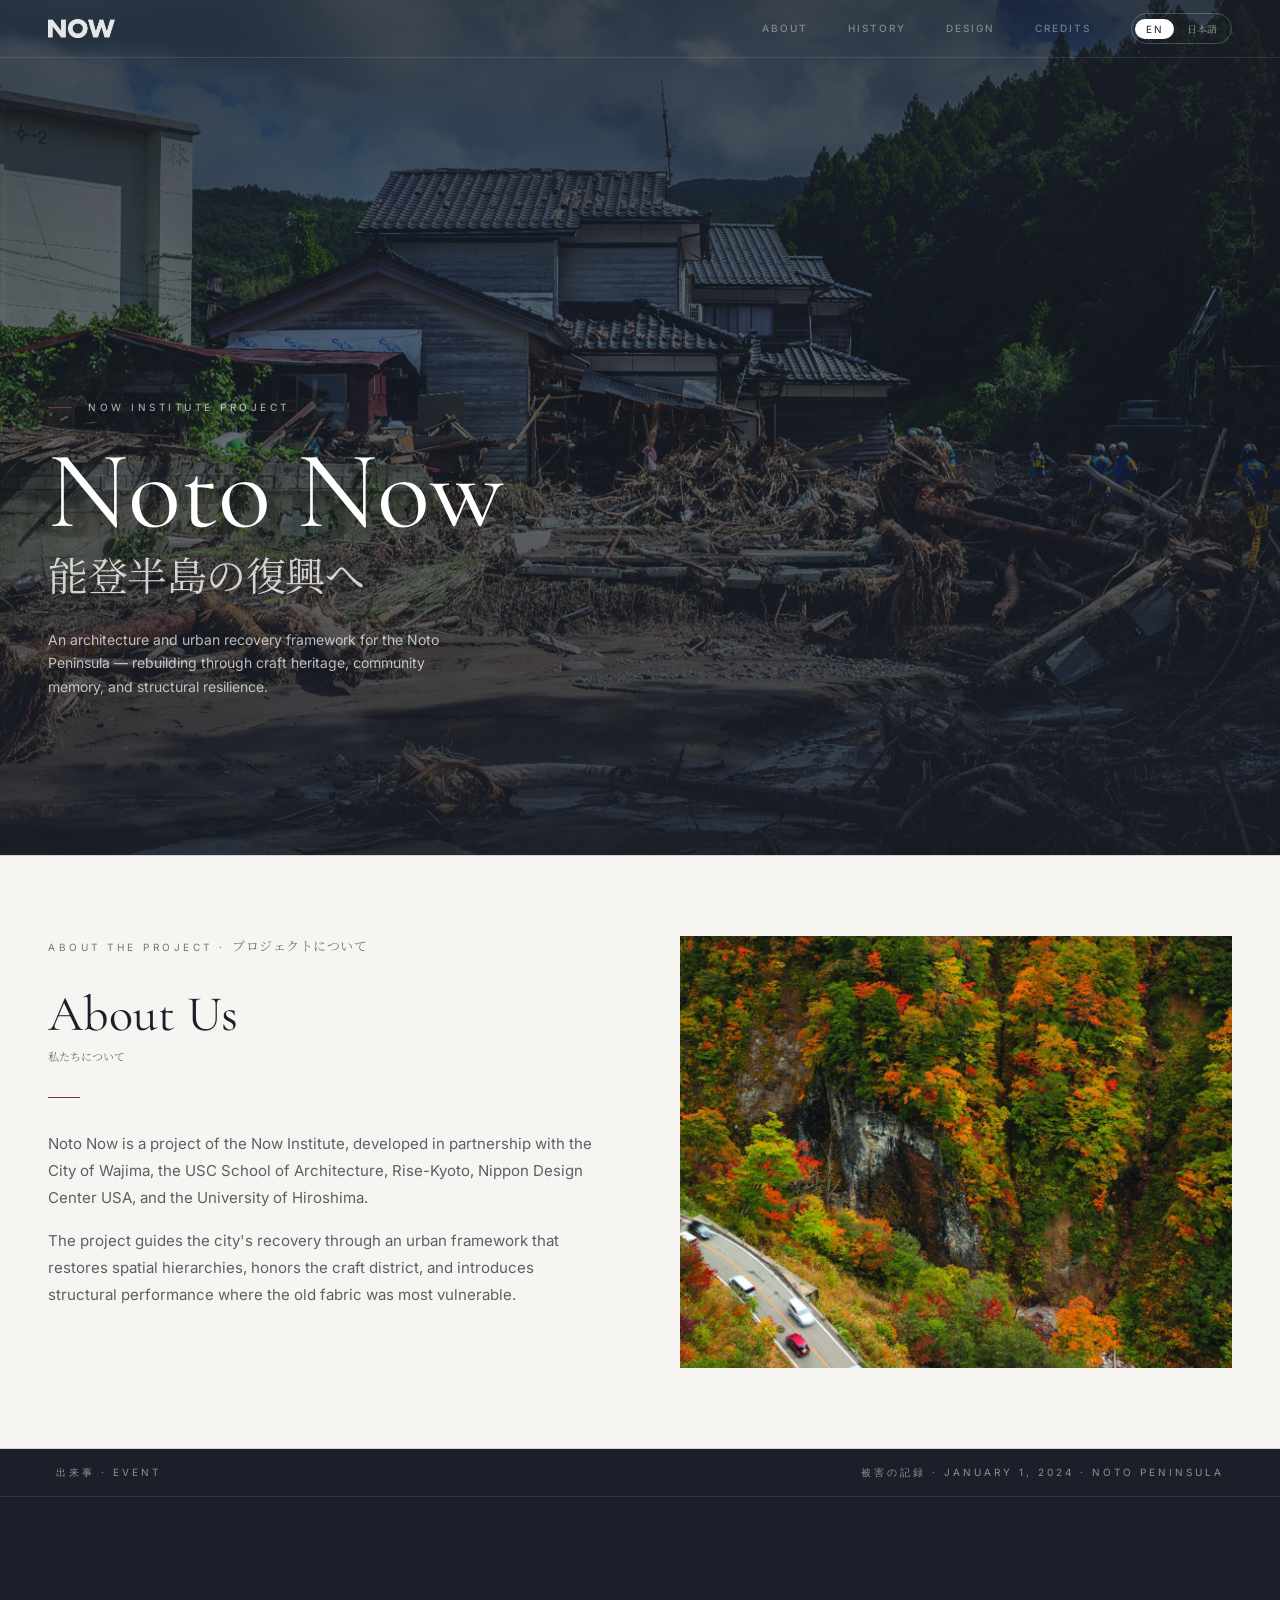
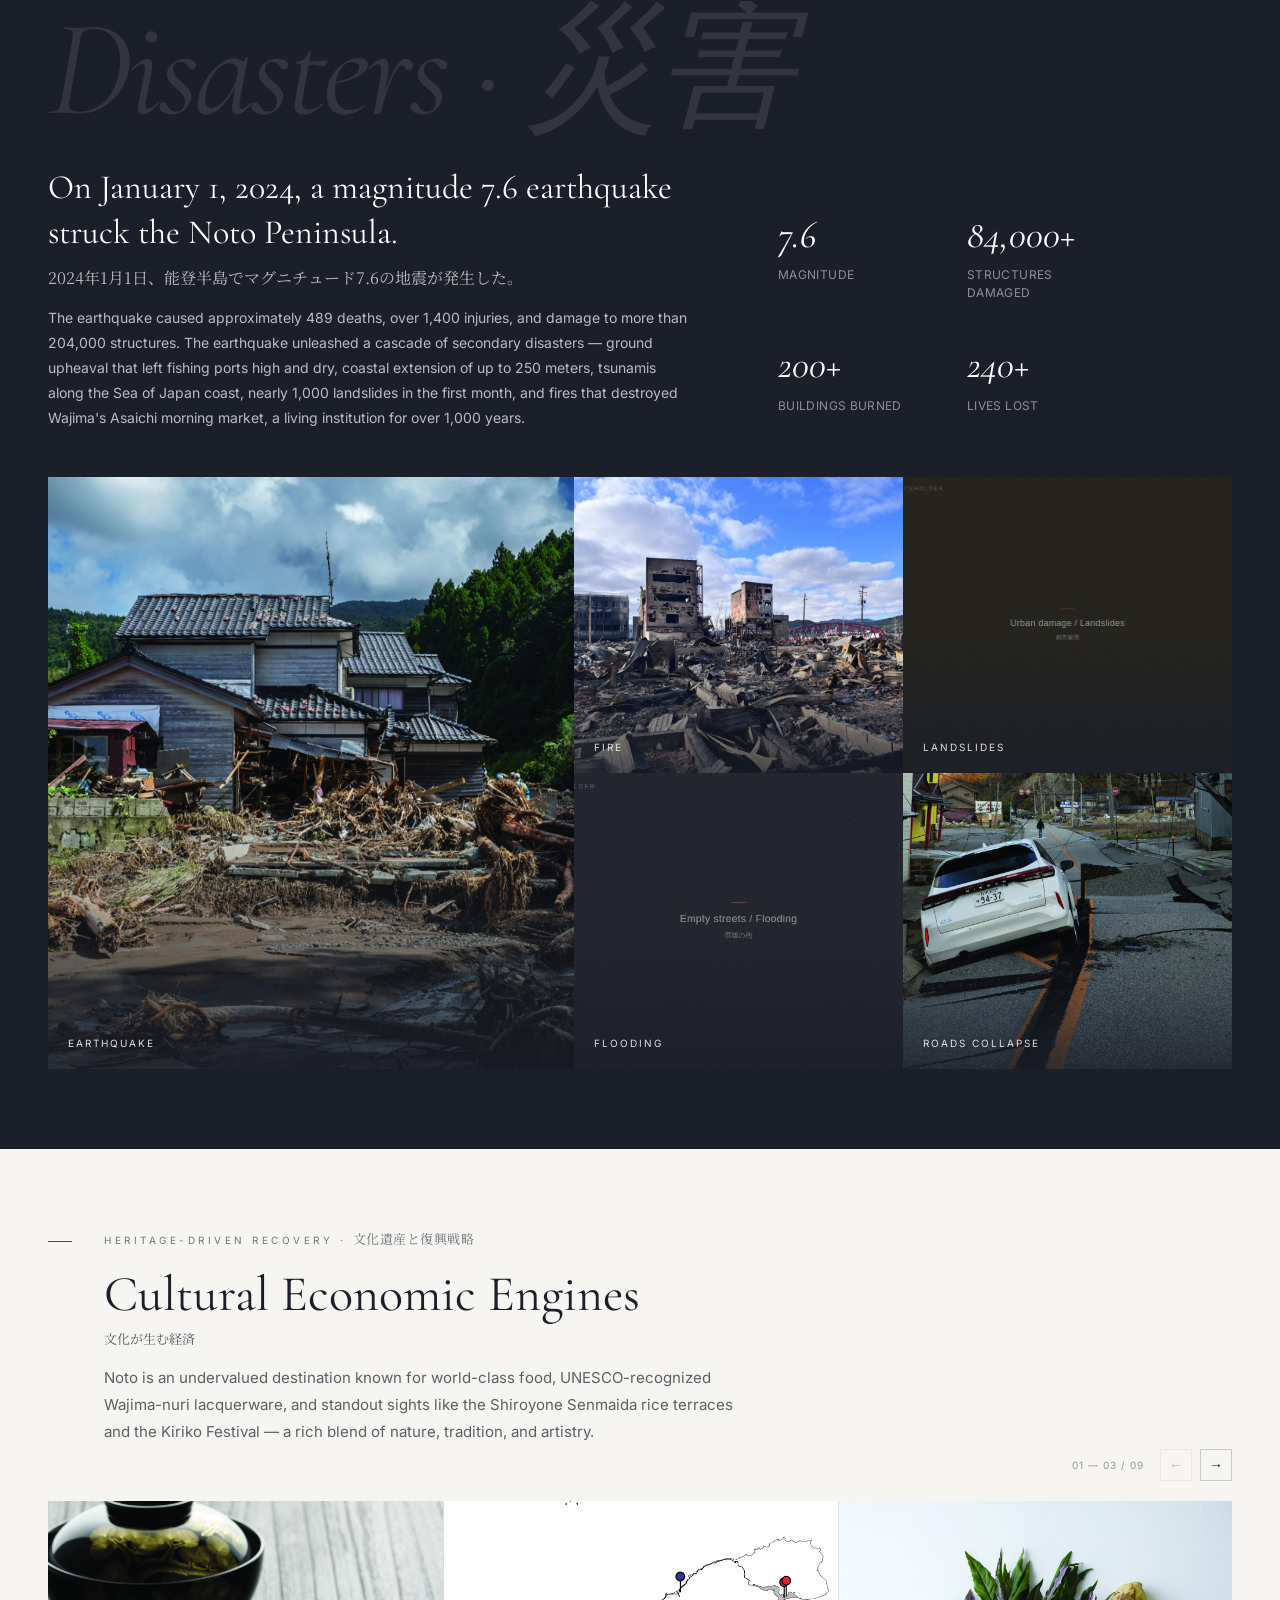
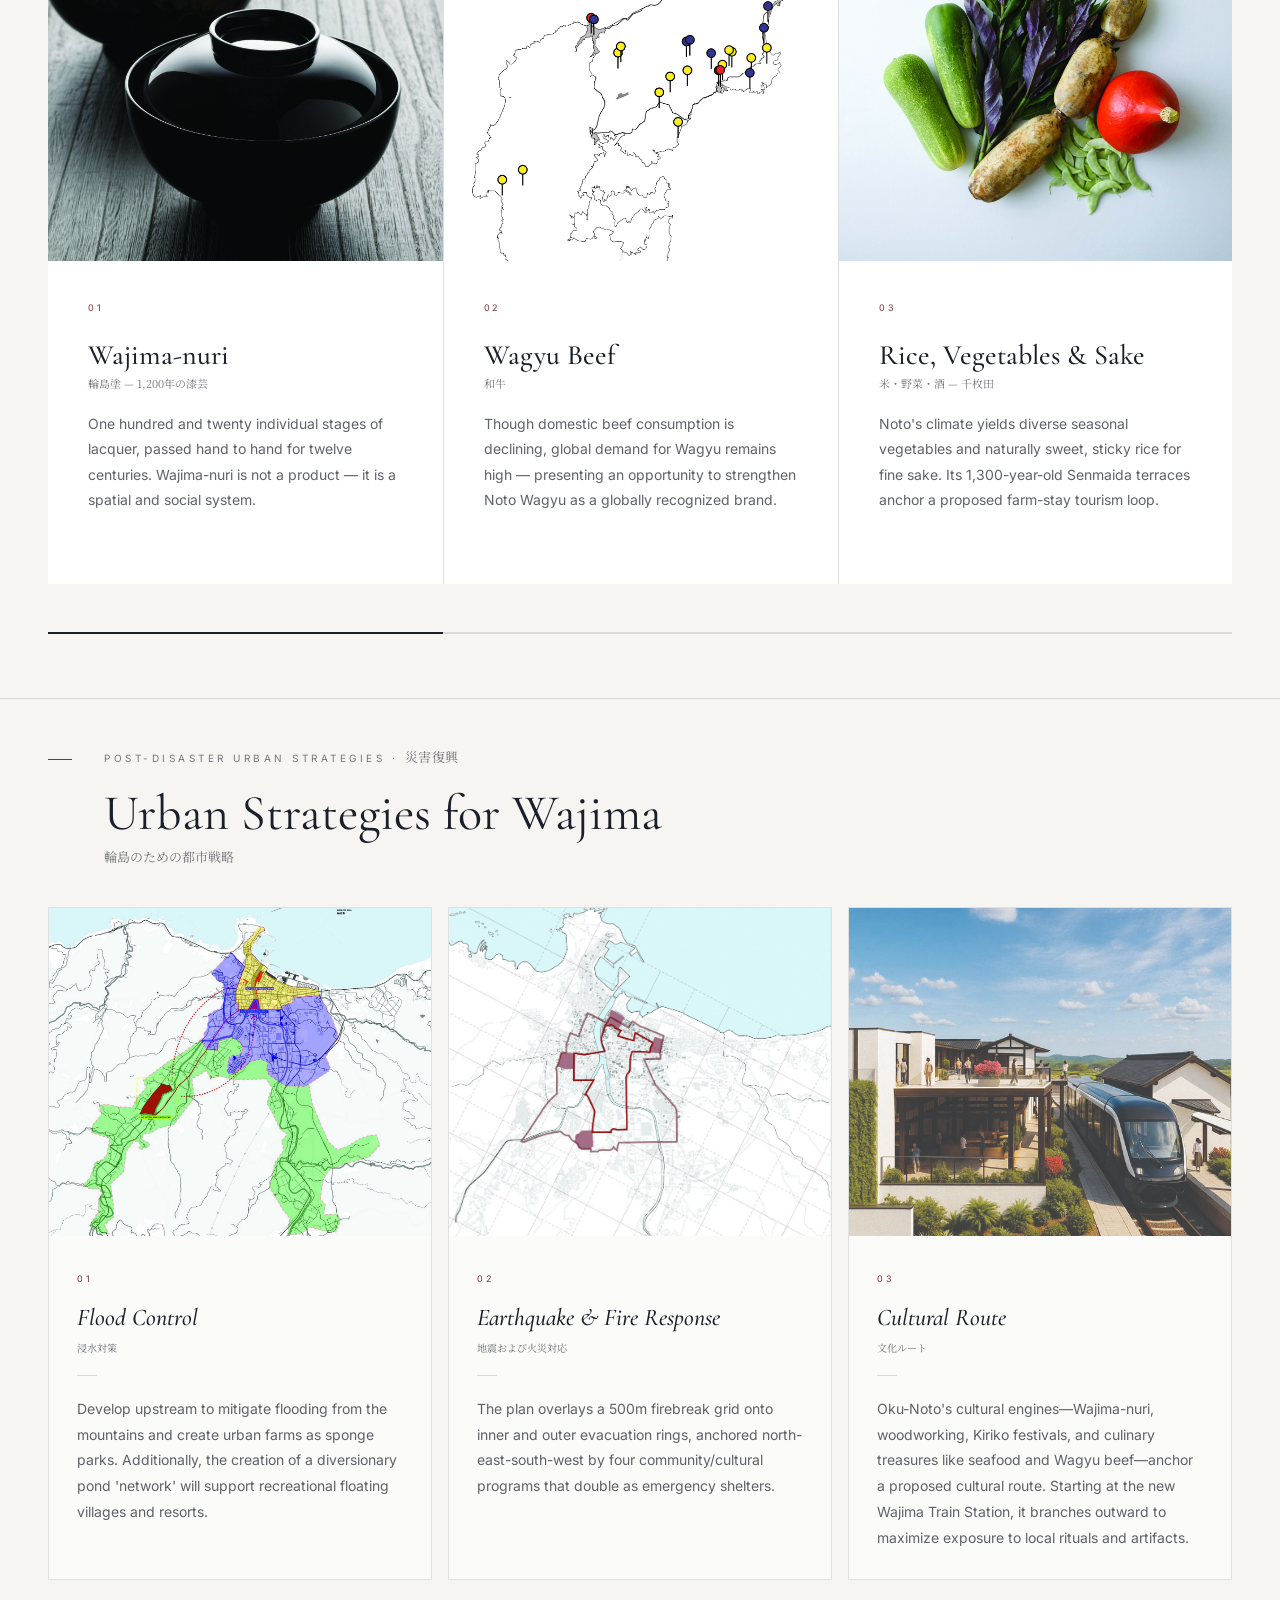
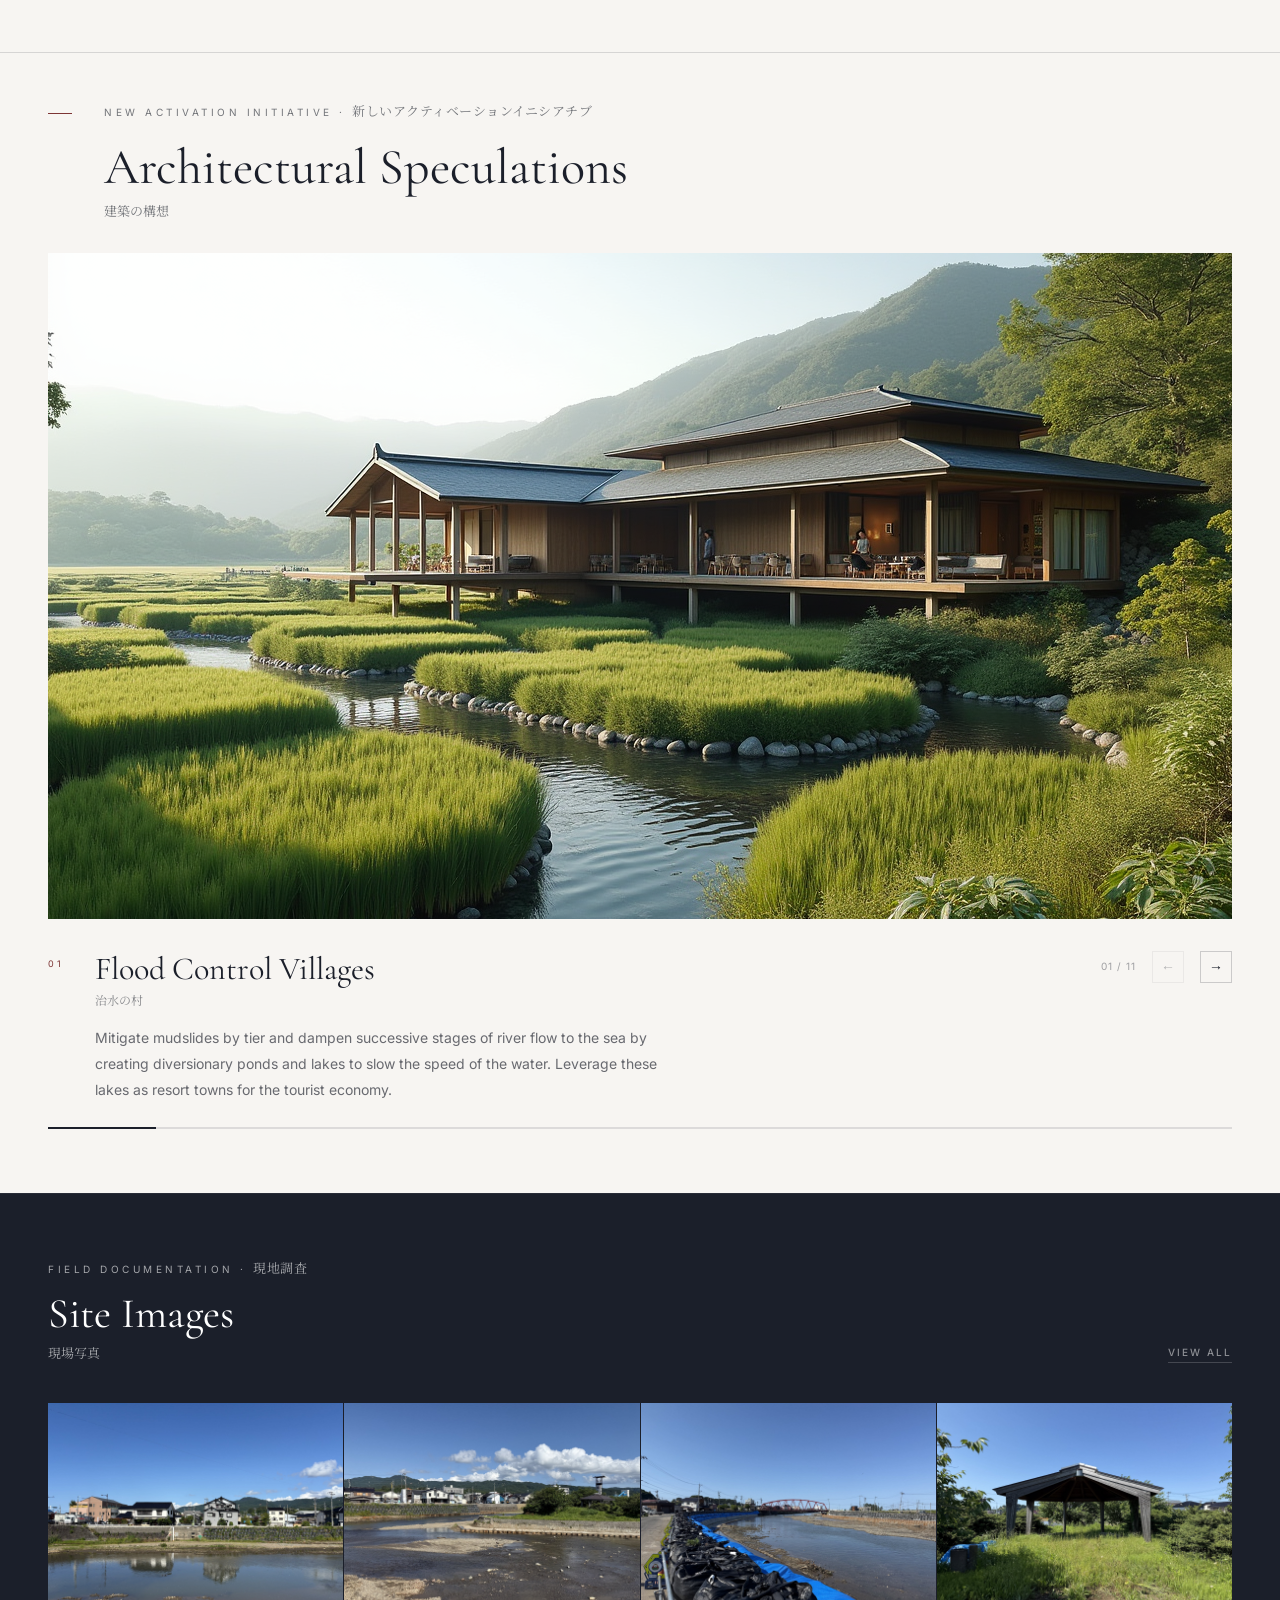
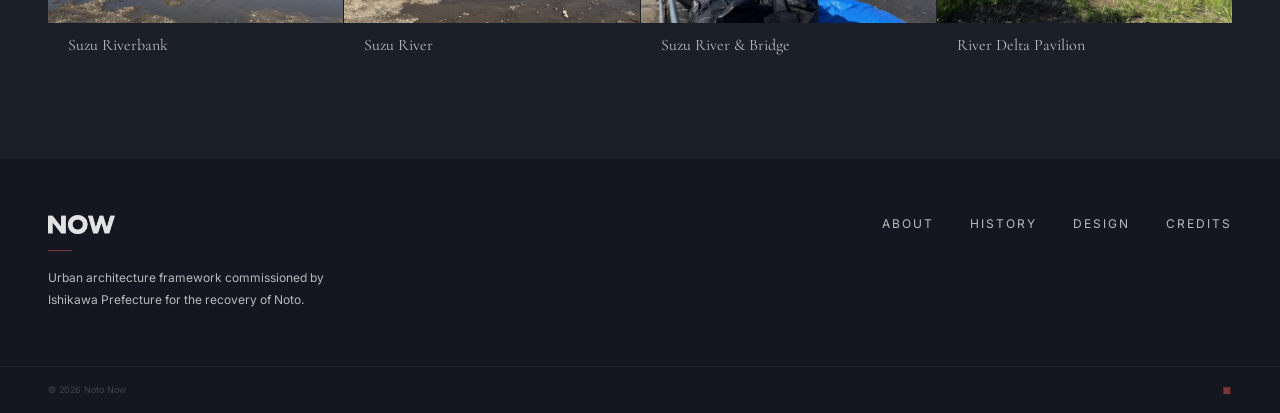
==== commit 17507726: "Enlarge Japanese in eyebrows and unify EN·JP order - Wrap each eyebrow's Japanese in .kicker__jp (13" ====
--- a/index.html
+++ b/index.html
@@ -67,7 +67,7 @@
   <section class="about about--framed" id="about">
     <div class="container about__top">
       <div class="about__intro">
-        <p class="kicker">About the Project · プロジェクトについて</p>
+        <p class="kicker">About the Project · <span class="kicker__jp">プロジェクトについて</span></p>
         <h2 class="about__h2">About Us</h2>
         <p class="about__h2-jp">私たちについて</p>
         <span class="rule about__rule"></span>
@@ -171,7 +171,7 @@
     <div class="container heritage__intro">
       <span class="rule"></span>
       <div class="heritage__intro-body">
-        <p class="kicker">文化遺産と復興戦略 — Heritage-Driven Recovery</p>
+        <p class="kicker">Heritage-Driven Recovery · <span class="kicker__jp">文化遺産と復興戦略</span></p>
         <h2 class="heritage__h2">Cultural Economic Engines</h2>
         <p class="heritage__h2-jp">文化が生む経済</p>
         <p class="heritage__lead t-en">Noto is an undervalued destination known for world-class food, UNESCO-recognized Wajima-nuri lacquerware, and standout sights like the Shiroyone Senmaida rice terraces and the Kiriko Festival — a rich blend of nature, tradition, and artistry.</p>
@@ -296,7 +296,7 @@
     <div class="container spec__head">
       <span class="rule"></span>
       <div>
-        <p class="kicker">災害復興 — post-disaster urban strategies</p>
+        <p class="kicker">post-disaster urban strategies · <span class="kicker__jp">災害復興</span></p>
         <h2 class="spec__h2">Urban Strategies for Wajima</h2>
         <p class="spec__h2-jp">輪島のための都市戦略</p>
       </div>
@@ -345,7 +345,7 @@
     <div class="container spec__head">
       <span class="rule"></span>
       <div>
-        <p class="kicker">新しいアクティベーションイニシアチブ — new activation initiative</p>
+        <p class="kicker">new activation initiative · <span class="kicker__jp">新しいアクティベーションイニシアチブ</span></p>
         <h2 class="spec__h2">Architectural Speculations</h2>
         <p class="spec__h2-jp">建築の構想</p>
       </div>
@@ -377,7 +377,7 @@
     <div class="container docs__inner">
       <div class="docs__head">
         <div>
-          <p class="kicker">Field Documentation · 現地調査</p>
+          <p class="kicker">Field Documentation · <span class="kicker__jp">現地調査</span></p>
           <h2 class="docs__h2">Site Images</h2>
           <p class="docs__h2-jp">現場写真</p>
         </div>
--- a/styles.css
+++ b/styles.css
@@ -56,6 +56,13 @@
   letter-spacing: 3.5px;
   text-transform: uppercase;
   color: rgba(27, 31, 42, 0.5);
+}
+/* Japanese half of an eyebrow: larger and untracked so kanji stay legible. */
+.kicker__jp {
+  font-family: var(--jp);
+  font-size: 13px;
+  letter-spacing: 0.5px;
+  text-transform: none;
 }
 
 .kicker--light { color: rgba(255, 255, 255, 0.5); }
@@ -203,8 +210,8 @@
 body.mode-jp .jp-full { display: block; }
 
 /* New JP section headings (base = EN-mode accent look) */
-.heritage__h2-jp { margin-top: 8px; font-family: var(--jp); font-size: 13px; color: rgba(27, 31, 42, 0.6); }
-.docs__h2-jp { margin-top: 8px; font-family: var(--jp); font-size: 13px; color: rgba(255, 255, 255, 0.6); }
+.heritage__h2-jp { margin-top: 8px; font-family: var(--jp); font-size: 13px; color: rgba(27, 31, 42, 0.72); }
+.docs__h2-jp { margin-top: 8px; font-family: var(--jp); font-size: 13px; color: rgba(255, 255, 255, 0.72); }
 
 /* ---- Nav: Japanese leaves the bar in EN mode; English leaves in JP mode ---- */
 body.mode-en .nav__link .jp { display: none; }
@@ -246,11 +253,11 @@
 body.mode-jp .hero__lead .jp { font-size: 15px; line-height: 1.9; color: rgba(255, 255, 255, 0.8); }
 body.mode-jp .damage__body-jp { font-size: 15px; line-height: 2; color: rgba(255, 255, 255, 0.8); margin-top: 10px; }
 body.mode-jp .heritage__lead-jp { font-size: 15px; line-height: 2; color: rgba(27, 31, 42, 0.78); margin-top: 10px; }
-body.mode-jp .hcard__text-jp { font-size: 14px; line-height: 1.95; color: rgba(27, 31, 42, 0.78); margin-top: 14px; }
+body.mode-jp .hcard__text-jp { font-size: 15px; line-height: 1.95; color: rgba(27, 31, 42, 0.78); margin-top: 14px; }
 body.mode-jp .about__text .jp { font-size: 15px; line-height: 2; color: rgba(27, 31, 42, 0.78); }
-body.mode-jp .principle__text-jp { font-size: 14px; line-height: 1.95; color: rgba(27, 31, 42, 0.78); margin-top: 14px; }
-body.mode-jp .stat__jp { font-size: 13px; color: rgba(255, 255, 255, 0.72); }
-body.mode-jp .caption__jp { font-size: 10px; color: rgba(255, 255, 255, 0.72); }
+body.mode-jp .principle__text-jp { font-size: 15px; line-height: 1.95; color: rgba(27, 31, 42, 0.78); margin-top: 14px; }
+body.mode-jp .stat__jp { font-size: 14px; color: rgba(255, 255, 255, 0.72); }
+body.mode-jp .caption__jp { font-size: 13px; color: rgba(255, 255, 255, 0.85); }
 
 /* Hero content */
 .hero__content {
@@ -439,7 +446,7 @@
   content: "";
   position: absolute;
   inset: 0;
-  background: linear-gradient(to top, rgba(27, 31, 42, 0.5) 0%, rgba(0, 0, 0, 0) 38%);
+  background: linear-gradient(to top, rgba(27, 31, 42, 0.8) 0%, rgba(0, 0, 0, 0) 46%);
 }
 .caption {
   position: absolute;
@@ -448,16 +455,16 @@
   z-index: 2;
 }
 .caption__en {
-  font-size: 9px;
+  font-size: 10px;
   letter-spacing: 2px;
   text-transform: uppercase;
-  color: rgba(255, 255, 255, 0.7);
+  color: rgba(255, 255, 255, 0.85);
 }
 .caption__jp {
-  margin-top: 2px;
+  margin-top: 3px;
   font-family: var(--jp);
-  font-size: 8px;
-  color: rgba(255, 255, 255, 0.5);
+  font-size: 10px;
+  color: rgba(255, 255, 255, 0.65);
 }
 
 .damage__note {
@@ -792,11 +799,13 @@
   background: var(--red);
 }
 .footer__brand .desc {
-  font-size: 12px;
+  font-size: 13px;
   font-weight: 400;
   line-height: 1.8;
   color: rgba(255, 255, 255, 0.7);
 }
+/* English footer copy reads slightly smaller; JP keeps its larger size */
+body.mode-en .footer__brand .desc { font-size: 12px; }
 .footer__cols { display: flex; gap: 64px; }
 .footer__col h4 {
   margin: 0 0 14px;
@@ -1020,7 +1029,7 @@
 }
 .spec__desc {
   margin-top: 16px;
-  font-size: 13px;
+  font-size: 14px;
   line-height: 1.85;
   color: rgba(27, 31, 42, 0.65);
   max-width: 576px;
@@ -1084,7 +1093,7 @@
 }
 
 /* Speculations card subtitle (accent in the other language) */
-.spec__subtitle { margin-top: 4px; font-size: 11px; line-height: 1.5; color: rgba(27, 31, 42, 0.5); }
+.spec__subtitle { margin-top: 4px; font-size: 12px; line-height: 1.5; color: rgba(27, 31, 42, 0.5); }
 
 /* ============================================================
    ABOUT PAGE (about.html)
@@ -1115,7 +1124,7 @@
   overflow: hidden;
   background: var(--stone);
 }
-.story-card__img img { width: 100%; height: 100%; object-fit: cover; display: block; opacity: 0.85; }
+.story-card__img img { width: 100%; height: 100%; object-fit: cover; display: block; opacity: 1; }
 .story-card__img img[data-img="goal"] { object-position: 50% 32%; }
 .story-card__body { padding: 32px; }
 .story-card__no {
@@ -1149,13 +1158,13 @@
 }
 .story-card__text {
   font-family: var(--sans);
-  font-size: 12px;
+  font-size: 13px;
   line-height: 1.9;
   color: rgba(27, 31, 42, 0.65);
   margin: 0;
 }
 .story-card__text-jp {
-  font-size: 12px;
+  font-size: 14px;
   line-height: 2;
   color: rgba(27, 31, 42, 0.75);
   margin: 0;
@@ -1322,7 +1331,7 @@
   font-size: clamp(38px, 4.6vw, 62px); line-height: 1.07; letter-spacing: -0.5px;
   color: #f5f2ec; margin: 32px 0 0;
 }
-.dz-hero__h1-jp { margin-top: 24px; font-size: 11px; line-height: 1.9; color: rgba(255,255,255,0.32); }
+.dz-hero__h1-jp { margin-top: 24px; font-size: 11px; line-height: 1.9; color: rgba(255,255,255,0.5); }
 .dz-hero__right { padding-left: 64px; }
 .dz-hero__item { padding: 32px 0; }
 .dz-hero__item + .dz-hero__item { border-top: 1px solid rgba(255,255,255,0.1); }
@@ -1333,9 +1342,9 @@
   text-transform: uppercase; color: #fff;
 }
 .dz-hero__item-title { font-family: var(--serif); font-style: italic; font-size: 22px; color: #f5f2ec; }
-.dz-hero__item-jp { font-size: 10px; color: rgba(255,255,255,0.32); }
+.dz-hero__item-jp { font-size: 11px; color: rgba(255,255,255,0.52); }
 .dz-hero__item-body {
-  font-family: var(--sans); font-size: 13px; line-height: 1.85;
+  font-family: var(--sans); font-size: 14px; line-height: 1.85;
   color: rgba(255,255,255,0.5); margin: 16px 0 0;
 }
 
@@ -1358,10 +1367,10 @@
   font-family: var(--serif); font-style: italic; font-weight: 400; font-size: 15px;
   color: rgba(255,255,255,0.6); margin: 10px 0 0;
 }
-.dz-scale__title-jp { font-size: 10px; color: rgba(255,255,255,0.4); margin: 4px 0 0; }
+.dz-scale__title-jp { font-size: 11px; color: rgba(255,255,255,0.58); margin: 4px 0 0; }
 .dz-scale__desc {
-  font-family: var(--sans); font-size: 11px; line-height: 1.7;
-  color: rgba(255,255,255,0.3); margin: 6px 0 0;
+  font-family: var(--sans); font-size: 12px; line-height: 1.7;
+  color: rgba(255,255,255,0.5); margin: 6px 0 0;
 }
 
 /* --- C · Three challenges (light, expandable accordion) --- */
@@ -1389,7 +1398,7 @@
   line-height: 1.05; color: var(--ink); margin: 0;
   transition: color 0.3s ease;
 }
-.dz-chal-row__jp { margin: 6px 0 0; font-size: 11px; color: rgba(27,31,42,0.45); }
+.dz-chal-row__jp { margin: 6px 0 0; font-size: 11px; color: rgba(27,31,42,0.6); }
 /* + / × toggle affordance */
 .dz-chal-row__toggle {
   margin-left: auto; flex: none; position: relative;
@@ -1434,7 +1443,7 @@
   margin: 0 0 40px 64px;
   padding-left: 32px;
   border-left: 1px solid rgba(27,31,42,0.15);
-  font-family: var(--sans); font-size: 13px; line-height: 1.85;
+  font-family: var(--sans); font-size: 14px; line-height: 1.85;
   color: rgba(27,31,42,0.68);
 }
 .dz-chal-panel__body.jp { font-size: 12px; line-height: 2; color: rgba(27,31,42,0.55); }
@@ -1458,13 +1467,13 @@
   font-family: var(--serif); font-style: italic; font-weight: 400; font-size: 24px;
   color: #f5f2ec; margin: 16px 0 0;
 }
-.dz-strat-col__sub { margin: 4px 0 0; font-size: 10px; color: rgba(255,255,255,0.28); }
+.dz-strat-col__sub { margin: 4px 0 0; font-size: 10px; color: rgba(255,255,255,0.5); }
 .dz-strat-col__rule { display: block; width: 20px; height: 1px; background: rgba(255,255,255,0.15); margin: 20px 0; }
 .dz-strat-col__body {
-  font-family: var(--sans); font-size: 13px; line-height: 1.85;
+  font-family: var(--sans); font-size: 14px; line-height: 1.85;
   color: rgba(255,255,255,0.5); margin: 0;
 }
-.dz-strat-col__body.jp { font-size: 11px; line-height: 2; color: rgba(255,255,255,0.32); }
+.dz-strat-col__body.jp { font-size: 12px; line-height: 2; color: rgba(255,255,255,0.5); }
 
 /* --- E · Four Regional Strategies (map diagram) --- */
 .dz-regional { background: var(--paper); padding: 72px 0 88px; }
@@ -1499,15 +1508,15 @@
   font-family: var(--sans); font-size: 11px; font-weight: 500; letter-spacing: 0.5px;
   text-transform: uppercase; color: var(--ink);
 }
-.dz-map-card__jp { margin: 3px 0 0; font-size: 9px; color: rgba(27,31,42,0.45); }
+.dz-map-card__jp { margin: 3px 0 0; font-size: 11px; color: rgba(27,31,42,0.6); }
 .dz-map-card__body {
-  font-family: var(--sans); font-size: 10px; line-height: 1.6;
+  font-family: var(--sans); font-size: 12px; line-height: 1.6;
   color: rgba(27,31,42,0.6); margin: 8px 0 0;
 }
 /* JP mode: promote the Japanese subtitle to the card lead, shrink the English */
 body.mode-jp .dz-map-card__title { font-size: 9px; opacity: 0.5; }
-body.mode-jp .dz-map-card__jp { font-size: 12px; color: var(--ink); margin-top: 2px; }
-body.mode-jp .dz-map-card__body.jp { font-size: 11px; line-height: 1.7; color: rgba(27,31,42,0.7); }
+body.mode-jp .dz-map-card__jp { font-size: 13px; color: var(--ink); margin-top: 2px; }
+body.mode-jp .dz-map-card__body.jp { font-size: 13px; line-height: 1.7; color: rgba(27,31,42,0.7); }
 
 /* --- F · Three urban strategies for Wajima (light image cards) --- */
 .dz-urban { background: var(--paper); }
@@ -1517,7 +1526,7 @@
   font-family: var(--serif); font-weight: 400; font-size: clamp(34px, 4.8vw, 50px);
   line-height: 1.15; color: var(--ink); margin: 0;
 }
-.dz-urban__title-jp { font-family: var(--jp); font-size: 13px; color: rgba(27,31,42,0.5); margin: 8px 0 0; }
+.dz-urban__title-jp { font-family: var(--jp); font-size: 13px; color: rgba(27,31,42,0.62); margin: 8px 0 0; }
 .dz-urban__divider { height: 1px; background: rgba(27,31,42,0.15); margin: 32px 0 0; }
 .dz-urban__grid { display: grid; grid-template-columns: repeat(3, 1fr); gap: 16px; margin-top: 8px; }
 .dz-urban-card {
@@ -1535,13 +1544,13 @@
   font-family: var(--serif); font-style: italic; font-weight: 500; font-size: 24px;
   color: var(--ink); margin: 12px 0 0;
 }
-.dz-urban-card__jp { margin: 4px 0 0; font-size: 10px; color: rgba(27,31,42,0.5); }
+.dz-urban-card__jp { margin: 4px 0 0; font-size: 10px; color: rgba(27,31,42,0.64); }
 .dz-urban-card__rule { display: block; width: 20px; height: 1px; background: rgba(27,31,42,0.15); margin: 20px 0; }
 .dz-urban-card__text {
-  font-family: var(--sans); font-size: 13px; line-height: 1.85;
+  font-family: var(--sans); font-size: 14px; line-height: 1.85;
   color: rgba(27,31,42,0.7); margin: 0;
 }
-.dz-urban-card__text.jp { font-size: 11px; line-height: 2; color: rgba(27,31,42,0.5); }
+.dz-urban-card__text.jp { font-size: 12px; line-height: 2; color: rgba(27,31,42,0.64); }
 
 /* --- G · Suzu: Disaster Response Plan (text left, image right) --- */
 .dz-suzu { background: var(--paper); }
@@ -1554,13 +1563,13 @@
   font-family: var(--serif); font-weight: 400; font-size: clamp(34px, 4.8vw, 50px);
   line-height: 1.15; color: var(--ink); margin: 0;
 }
-.dz-suzu__title-jp { font-family: var(--jp); font-size: 13px; color: rgba(27,31,42,0.5); margin: 8px 0 0; }
+.dz-suzu__title-jp { font-family: var(--jp); font-size: 13px; color: rgba(27,31,42,0.62); margin: 8px 0 0; }
 .dz-suzu__rule { display: block; width: 32px; height: 1px; background: var(--red); margin: 28px 0 0; }
 .dz-suzu__body {
-  font-family: var(--sans); font-size: 13px; line-height: 1.9; color: rgba(27,31,42,0.7);
+  font-family: var(--sans); font-size: 14px; line-height: 1.9; color: rgba(27,31,42,0.7);
   margin: 24px 0 0;
 }
-.dz-suzu__body.jp { font-size: 11px; line-height: 2; color: rgba(27,31,42,0.5); margin-top: 12px; }
+.dz-suzu__body.jp { font-size: 12px; line-height: 2; color: rgba(27,31,42,0.64); margin-top: 12px; }
 .dz-suzu__media { aspect-ratio: 547 / 360; overflow: hidden; background: var(--stone); }
 .dz-suzu__media img { width: 100%; height: 100%; object-fit: cover; display: block; }
 
@@ -1620,12 +1629,12 @@
 }
 body.mode-jp .dz-hero__item-title { font-size: 14px; opacity: 0.5; }
 body.mode-jp .dz-hero__item-jp { font-size: 18px; color: #f5f2ec; }
-body.mode-jp .dz-hero__item-body.jp { font-size: 13px; line-height: 2; color: rgba(255,255,255,0.6); }
+body.mode-jp .dz-hero__item-body.jp { font-size: 15px; line-height: 2; color: rgba(255,255,255,0.6); }
 
 /* B · Three scales (dark) */
 body.mode-jp .dz-scale__title { font-size: 12px; opacity: 0.5; }
 body.mode-jp .dz-scale__title-jp { font-size: 17px; color: rgba(255,255,255,0.85); margin-top: 6px; }
-body.mode-jp .dz-scale__desc.jp { font-size: 12px; line-height: 1.9; color: rgba(255,255,255,0.45); }
+body.mode-jp .dz-scale__desc.jp { font-size: 14px; line-height: 1.9; color: rgba(255,255,255,0.45); }
 
 /* C · Challenges (light) */
 body.mode-jp .dz-chal-row__title { font-size: clamp(20px, 2.6vw, 30px); opacity: 0.5; }
@@ -1633,19 +1642,19 @@
   font-family: var(--jp); font-size: clamp(26px, 3.4vw, 42px); line-height: 1.2;
   color: var(--ink); margin-top: 4px;
 }
-body.mode-jp .dz-chal-panel__body.jp { font-size: 14px; line-height: 2; color: rgba(27,31,42,0.72); }
+body.mode-jp .dz-chal-panel__body.jp { font-size: 15px; line-height: 2; color: rgba(27,31,42,0.72); }
 body.mode-jp .dz-chal-row:hover .dz-chal-row__jp,
 body.mode-jp .dz-chal-item.is-open .dz-chal-row__jp { color: var(--red); }
 
 /* D · Strategies (dark) */
 body.mode-jp .dz-strat-col__title { font-size: 15px; opacity: 0.5; }
 body.mode-jp .dz-strat-col__sub { font-size: 22px; color: #f5f2ec; margin-top: 6px; }
-body.mode-jp .dz-strat-col__body.jp { font-size: 13px; line-height: 2; color: rgba(255,255,255,0.6); }
+body.mode-jp .dz-strat-col__body.jp { font-size: 14px; line-height: 2; color: rgba(255,255,255,0.6); }
 
 /* F · Urban strategy cards (light) */
 body.mode-jp .dz-urban-card__title { font-size: 15px; opacity: 0.5; }
 body.mode-jp .dz-urban-card__jp { font-size: 20px; color: var(--ink); margin-top: 6px; }
-body.mode-jp .dz-urban-card__text.jp { font-size: 13px; line-height: 2; color: rgba(27,31,42,0.72); }
+body.mode-jp .dz-urban-card__text.jp { font-size: 14px; line-height: 2; color: rgba(27,31,42,0.72); }
 
 /* F · Urban strategies section title (light) */
 body.mode-jp .dz-urban__title { font-size: clamp(22px, 2.6vw, 30px); opacity: 0.5; }
@@ -1654,7 +1663,7 @@
 /* G · Suzu disaster response plan (light) */
 body.mode-jp .dz-suzu__title { font-size: clamp(22px, 2.6vw, 30px); opacity: 0.5; }
 body.mode-jp .dz-suzu__title-jp { font-size: 24px; color: var(--ink); margin-top: 6px; }
-body.mode-jp .dz-suzu__body.jp { font-size: 13px; line-height: 2; color: rgba(27,31,42,0.72); }
+body.mode-jp .dz-suzu__body.jp { font-size: 15px; line-height: 2; color: rgba(27,31,42,0.72); }
 
 /* ============================================================
    CREDITS PAGE (credits.html)
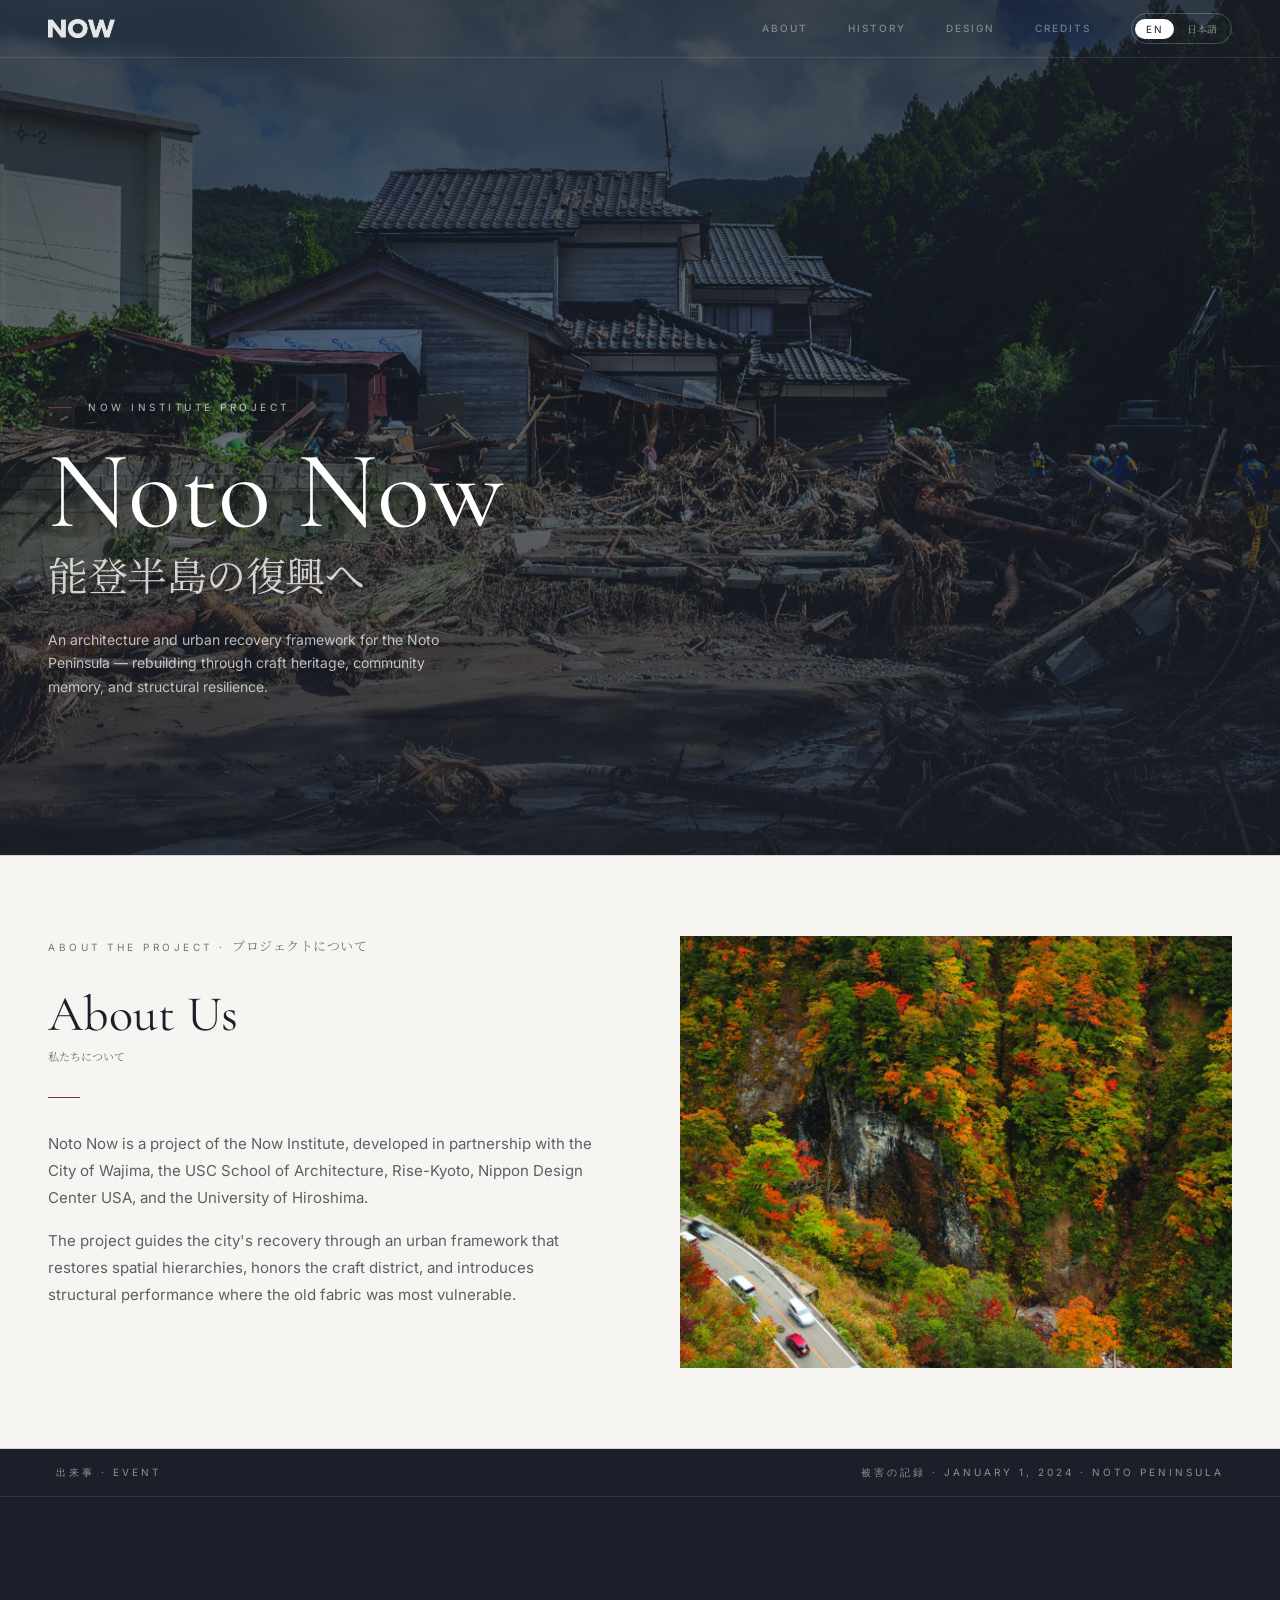
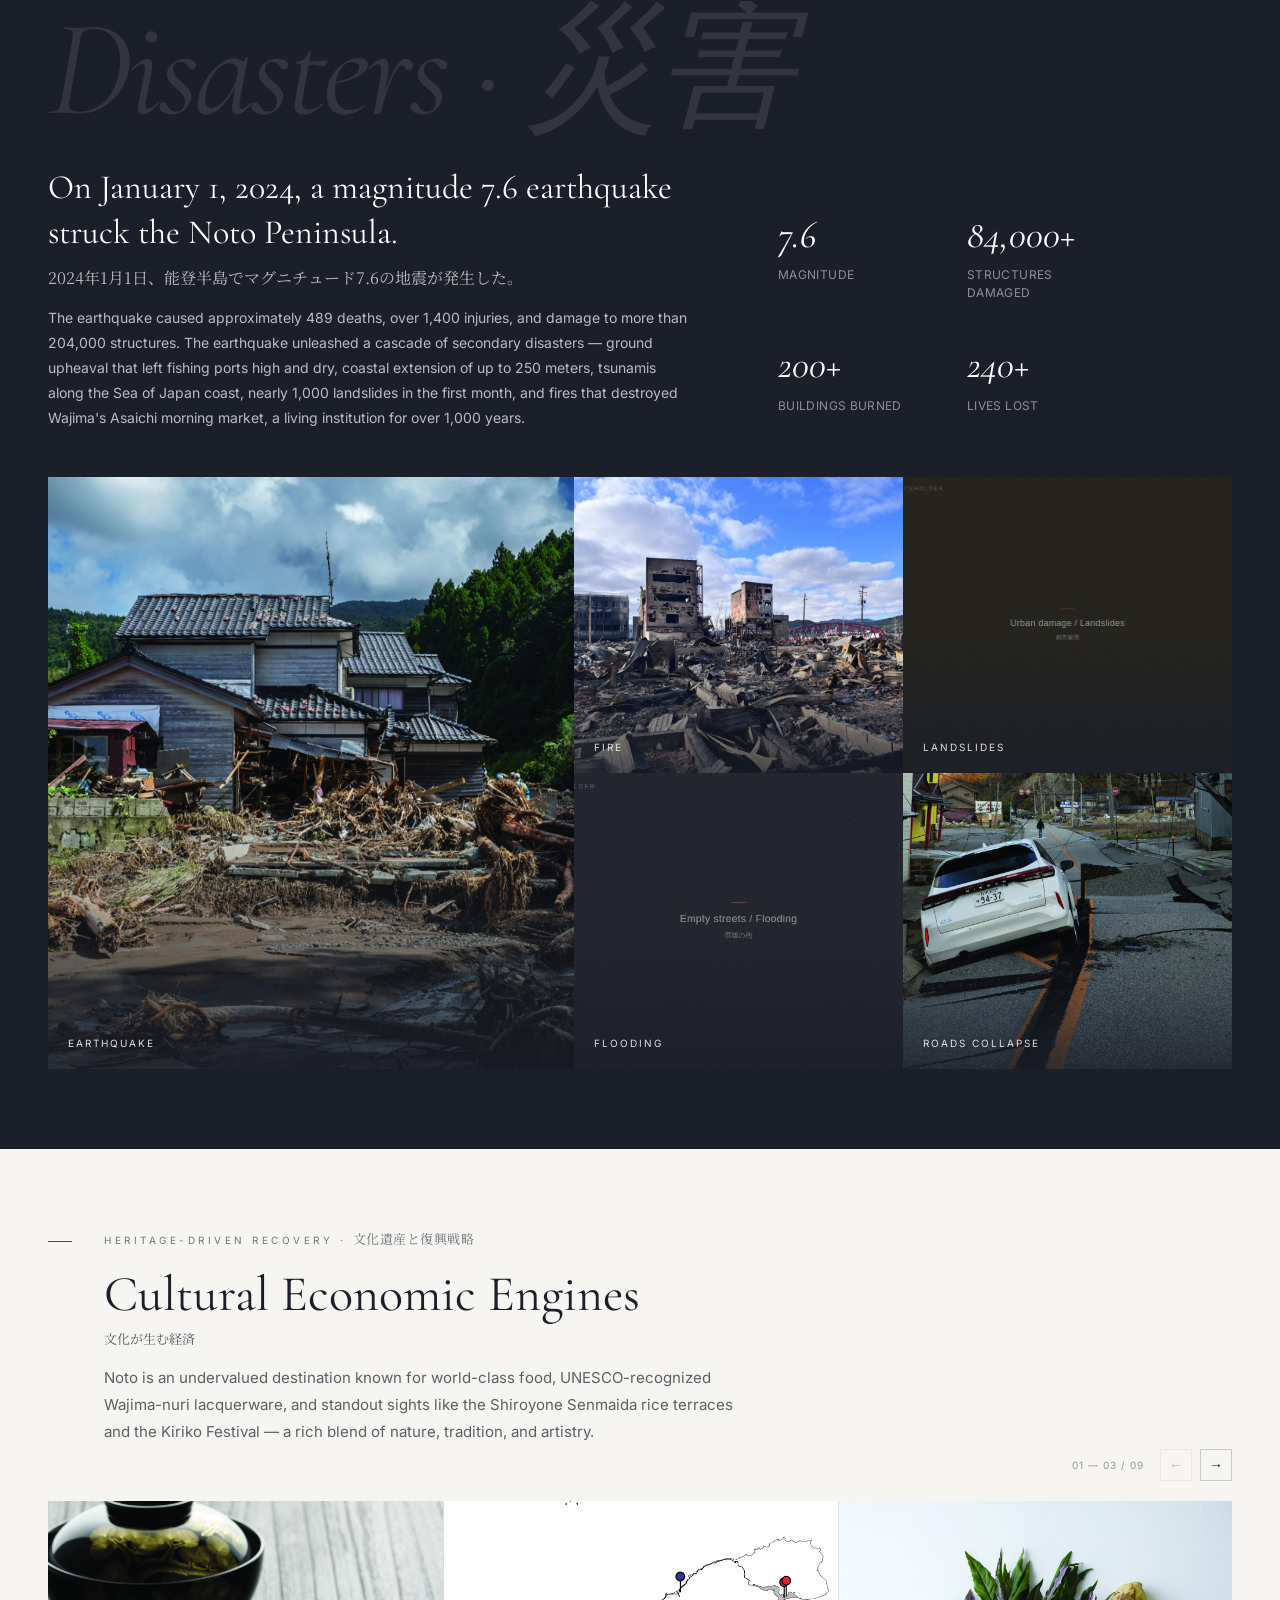
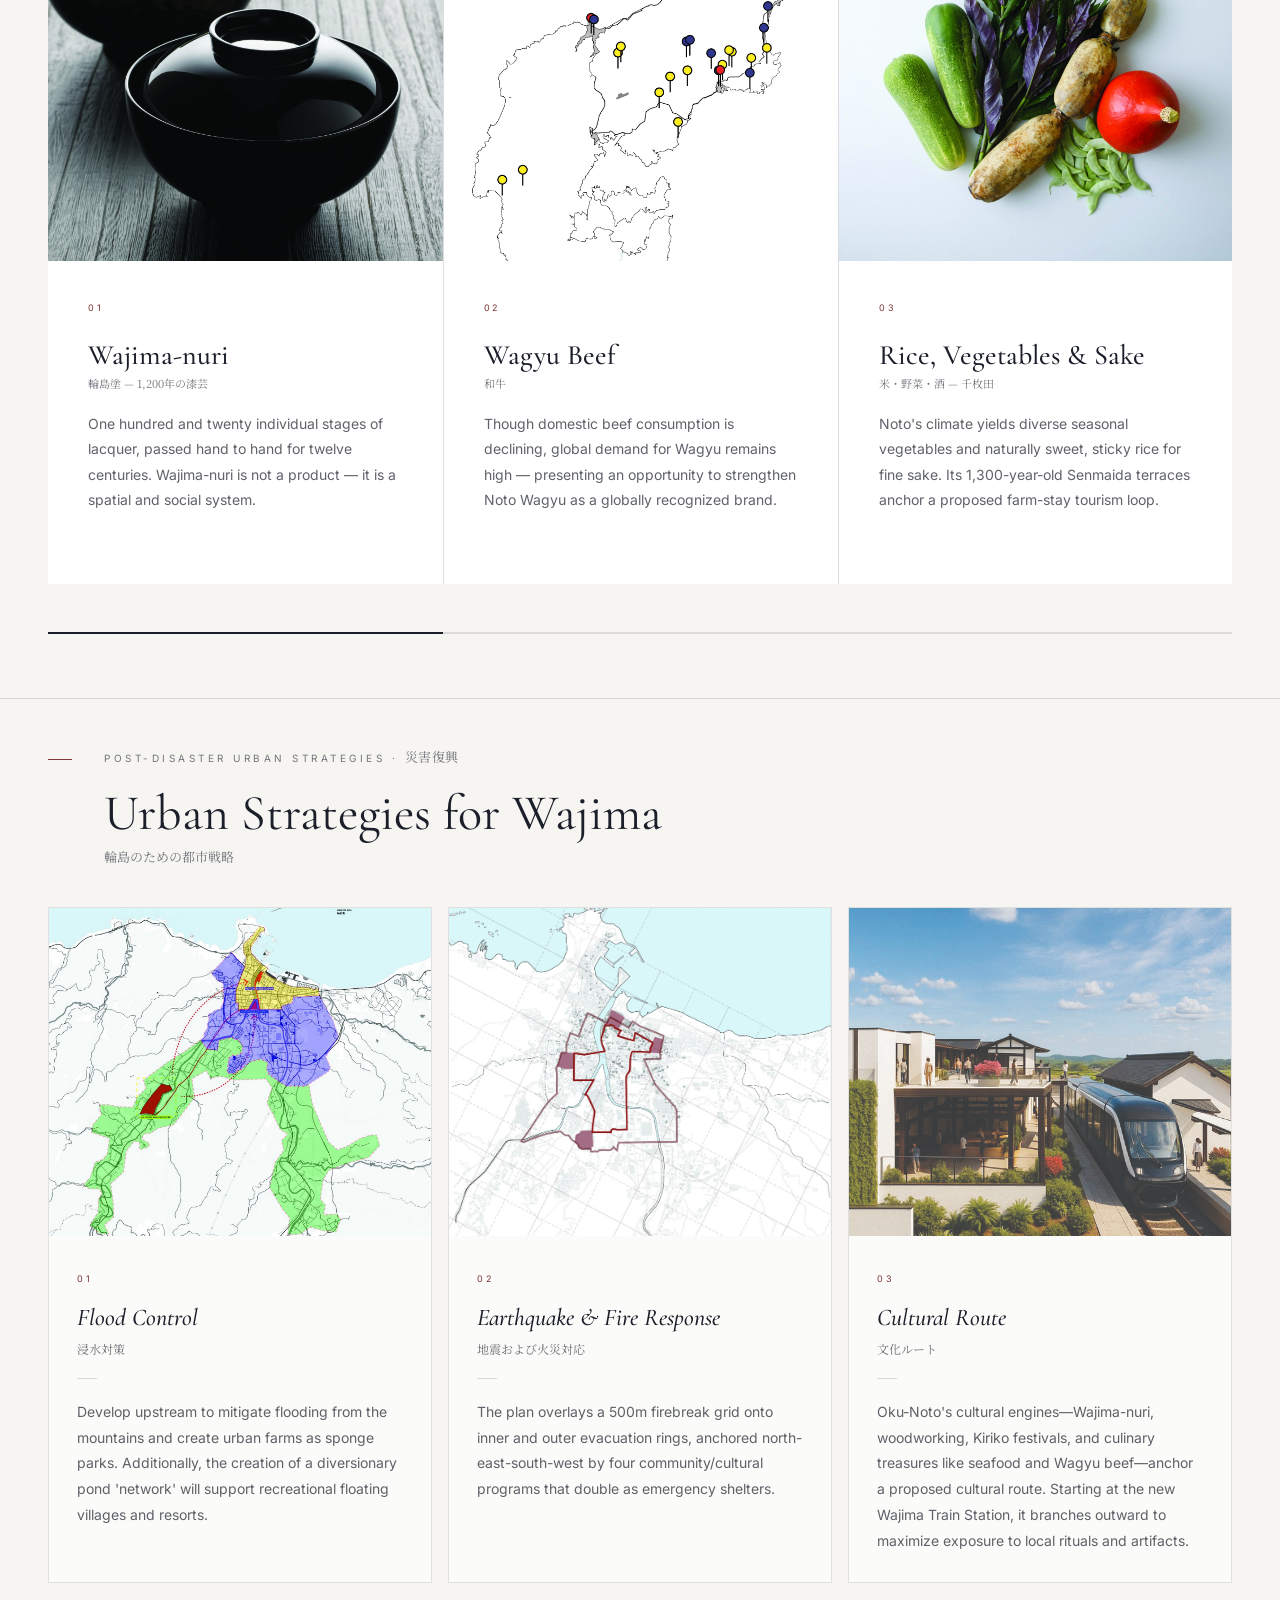
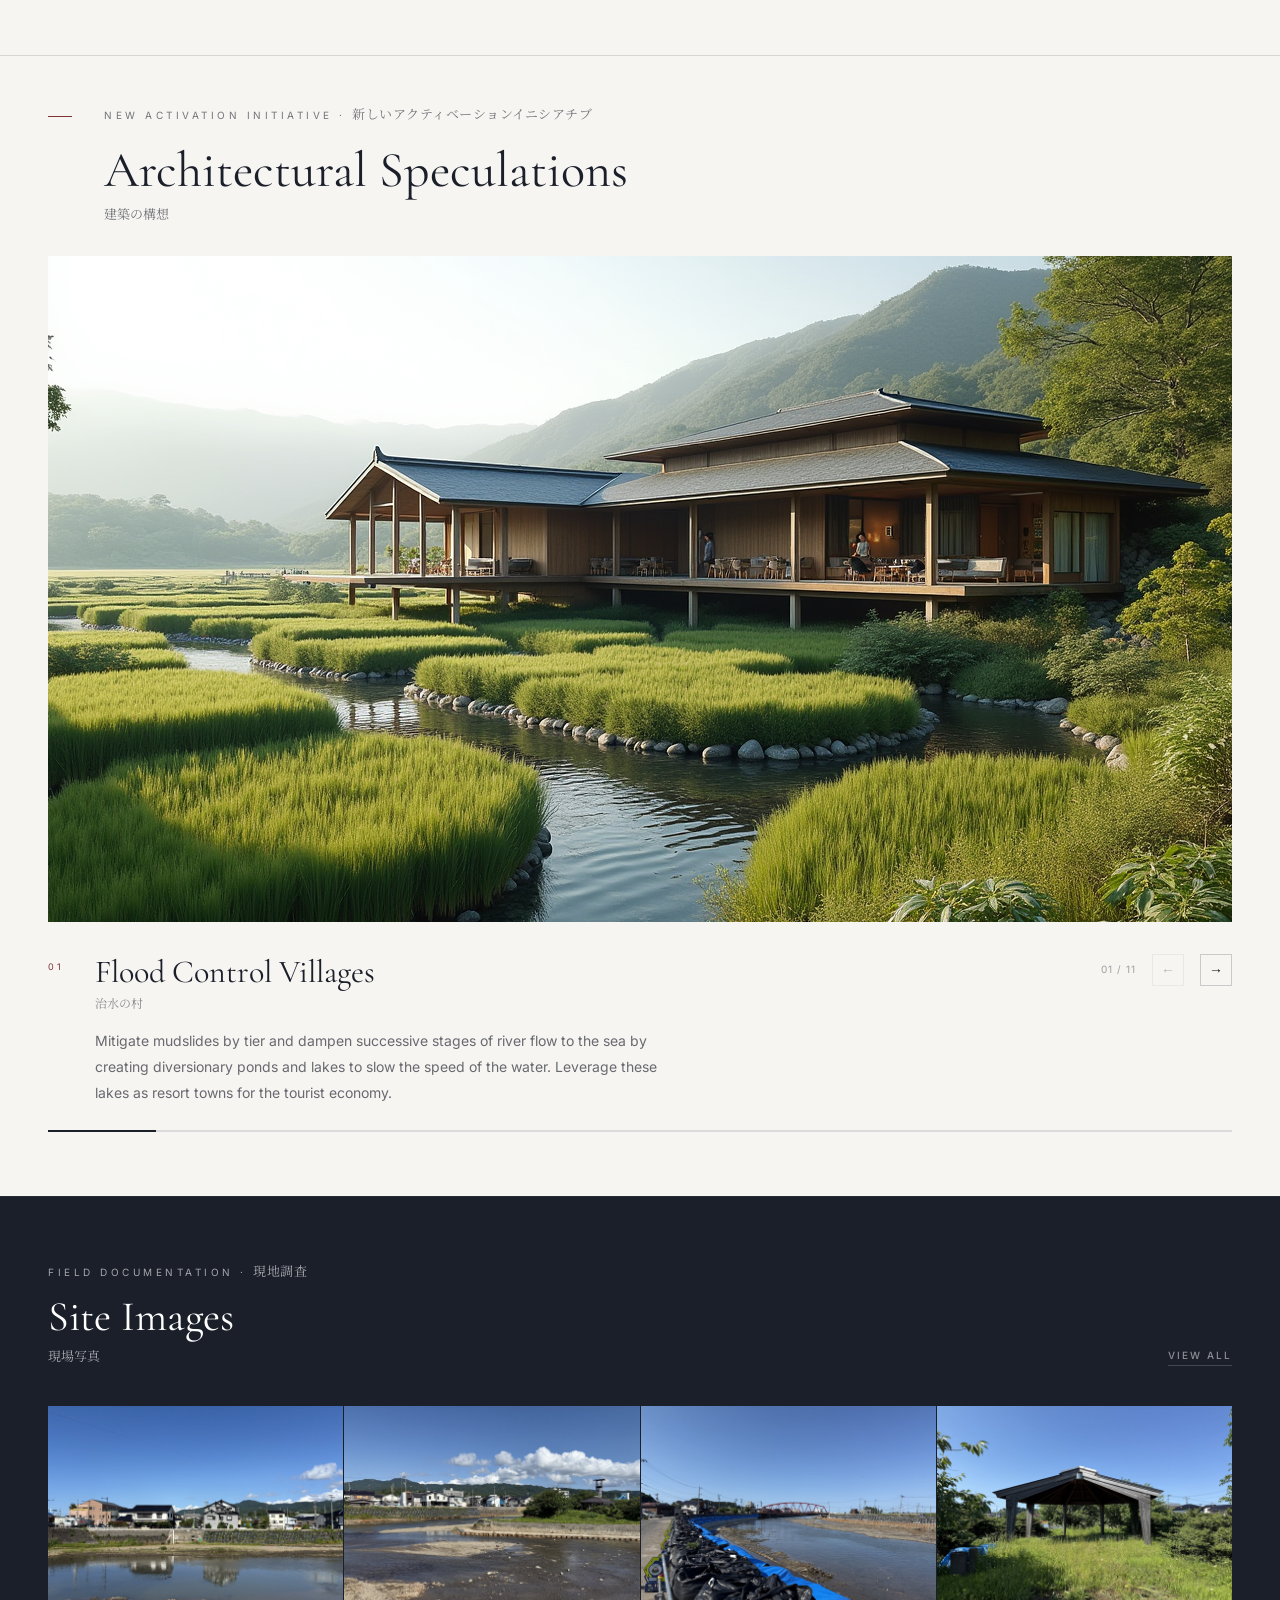
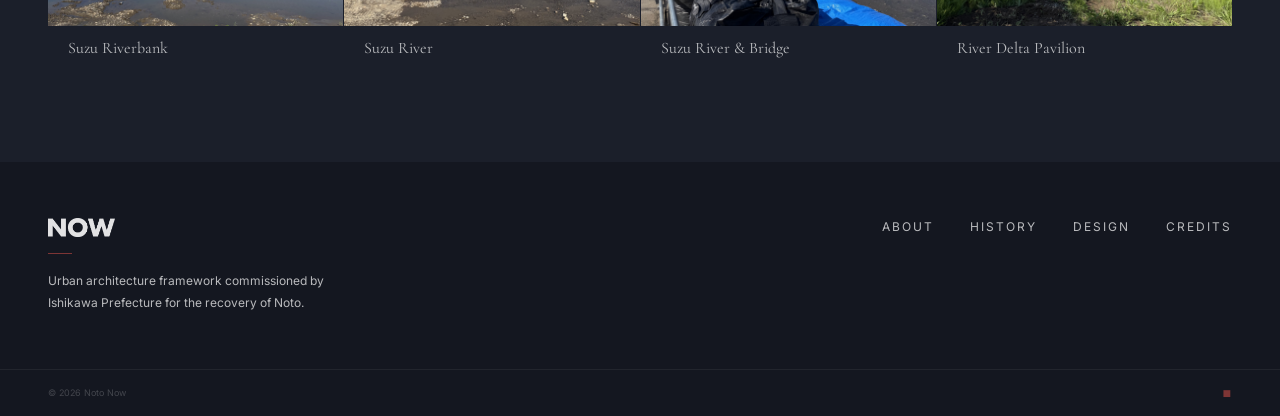
==== commit 285ac060: "Enrich title tags with target keywords Make each <title> unique and keyword-front-loaded (About, His" ====
--- a/index.html
+++ b/index.html
@@ -3,7 +3,7 @@
 <head>
   <meta charset="UTF-8" />
   <meta name="viewport" content="width=device-width, initial-scale=1.0" />
-  <title>Noto Now · 能登半島の復興へ</title>
+  <title>Noto Now · Noto Peninsula Earthquake Recovery &amp; Urban Design</title>
   <meta name="description" content="An architecture and urban recovery framework for the Noto Peninsula — rebuilding through craft heritage, community memory, and structural resilience." />
   <!-- Latin display + body fonts are self-hosted (bundled in /fonts) so they
        always render, independent of any CDN. -->
--- a/styles.css
+++ b/styles.css
@@ -68,6 +68,10 @@
 .kicker--light { color: rgba(255, 255, 255, 0.5); }
 
 .jp { font-family: var(--jp); }
+/* Force Japanese to Noto Serif JP even inside sans body blocks (e.g. the
+   design page reuses .dz-*__body for both languages, and the sans rule
+   would otherwise win by source order). */
+body .jp { font-family: var(--jp); }
 
 /* small red rule used as a section marker */
 .rule {
@@ -216,7 +220,7 @@
 /* ---- Nav: Japanese leaves the bar in EN mode; English leaves in JP mode ---- */
 body.mode-en .nav__link .jp { display: none; }
 body.mode-jp .nav__link .en { display: none; }
-body.mode-jp .nav__link .jp { font-size: 12px; color: #fff; letter-spacing: 1px; }
+body.mode-jp .nav__link .jp { font-size: 14px; color: #fff; letter-spacing: 1px; }
 
 /* ---- EN mode: lift the Japanese accents so they read clearly ---- */
 body.mode-en .hero__title-jp { color: rgba(255, 255, 255, 0.78); }
@@ -779,6 +783,13 @@
   line-height: 1.25;
   color: rgba(255, 255, 255, 0.7);
 }
+.dcard__title-jp {
+  margin-top: 4px;
+  font-family: var(--jp);
+  font-size: 13px;
+  line-height: 1.5;
+  color: rgba(255, 255, 255, 0.7);
+}
 
 /* ============================================================
    FOOTER (dark)
@@ -799,7 +810,7 @@
   background: var(--red);
 }
 .footer__brand .desc {
-  font-size: 13px;
+  font-size: 14px;
   font-weight: 400;
   line-height: 1.8;
   color: rgba(255, 255, 255, 0.7);
@@ -828,7 +839,7 @@
   font-size: 12px; letter-spacing: 2px; text-transform: uppercase;
   color: rgba(255, 255, 255, 0.7); transition: color 0.2s ease;
 }
-.footer__nav a .jp { font-family: var(--jp); letter-spacing: normal; text-transform: none; }
+.footer__nav a .jp { font-family: var(--jp); font-size: 14px; letter-spacing: normal; text-transform: none; }
 .footer__nav a:hover { color: #fff; }
 .footer__bar {
   border-top: 1px solid rgba(255, 255, 255, 0.06);
@@ -1145,7 +1156,7 @@
 }
 .story-card__title-jp {
   margin-top: 4px;
-  font-size: 10px;
+  font-size: 12px;
   line-height: 1.5;
   color: rgba(27, 31, 42, 0.55);
 }
@@ -1331,7 +1342,7 @@
   font-size: clamp(38px, 4.6vw, 62px); line-height: 1.07; letter-spacing: -0.5px;
   color: #f5f2ec; margin: 32px 0 0;
 }
-.dz-hero__h1-jp { margin-top: 24px; font-size: 11px; line-height: 1.9; color: rgba(255,255,255,0.5); }
+.dz-hero__h1-jp { margin-top: 24px; font-size: 12px; line-height: 1.9; color: rgba(255,255,255,0.5); }
 .dz-hero__right { padding-left: 64px; }
 .dz-hero__item { padding: 32px 0; }
 .dz-hero__item + .dz-hero__item { border-top: 1px solid rgba(255,255,255,0.1); }
@@ -1342,7 +1353,7 @@
   text-transform: uppercase; color: #fff;
 }
 .dz-hero__item-title { font-family: var(--serif); font-style: italic; font-size: 22px; color: #f5f2ec; }
-.dz-hero__item-jp { font-size: 11px; color: rgba(255,255,255,0.52); }
+.dz-hero__item-jp { font-size: 12px; color: rgba(255,255,255,0.52); }
 .dz-hero__item-body {
   font-family: var(--sans); font-size: 14px; line-height: 1.85;
   color: rgba(255,255,255,0.5); margin: 16px 0 0;
@@ -1367,7 +1378,7 @@
   font-family: var(--serif); font-style: italic; font-weight: 400; font-size: 15px;
   color: rgba(255,255,255,0.6); margin: 10px 0 0;
 }
-.dz-scale__title-jp { font-size: 11px; color: rgba(255,255,255,0.58); margin: 4px 0 0; }
+.dz-scale__title-jp { font-size: 12px; color: rgba(255,255,255,0.58); margin: 4px 0 0; }
 .dz-scale__desc {
   font-family: var(--sans); font-size: 12px; line-height: 1.7;
   color: rgba(255,255,255,0.5); margin: 6px 0 0;
@@ -1398,7 +1409,7 @@
   line-height: 1.05; color: var(--ink); margin: 0;
   transition: color 0.3s ease;
 }
-.dz-chal-row__jp { margin: 6px 0 0; font-size: 11px; color: rgba(27,31,42,0.6); }
+.dz-chal-row__jp { margin: 6px 0 0; font-size: 12px; color: rgba(27,31,42,0.6); }
 /* + / × toggle affordance */
 .dz-chal-row__toggle {
   margin-left: auto; flex: none; position: relative;
@@ -1467,7 +1478,7 @@
   font-family: var(--serif); font-style: italic; font-weight: 400; font-size: 24px;
   color: #f5f2ec; margin: 16px 0 0;
 }
-.dz-strat-col__sub { margin: 4px 0 0; font-size: 10px; color: rgba(255,255,255,0.5); }
+.dz-strat-col__sub { margin: 4px 0 0; font-size: 12px; color: rgba(255,255,255,0.5); }
 .dz-strat-col__rule { display: block; width: 20px; height: 1px; background: rgba(255,255,255,0.15); margin: 20px 0; }
 .dz-strat-col__body {
   font-family: var(--sans); font-size: 14px; line-height: 1.85;
@@ -1508,7 +1519,7 @@
   font-family: var(--sans); font-size: 11px; font-weight: 500; letter-spacing: 0.5px;
   text-transform: uppercase; color: var(--ink);
 }
-.dz-map-card__jp { margin: 3px 0 0; font-size: 11px; color: rgba(27,31,42,0.6); }
+.dz-map-card__jp { margin: 3px 0 0; font-size: 12px; color: rgba(27,31,42,0.6); }
 .dz-map-card__body {
   font-family: var(--sans); font-size: 12px; line-height: 1.6;
   color: rgba(27,31,42,0.6); margin: 8px 0 0;
@@ -1544,7 +1555,7 @@
   font-family: var(--serif); font-style: italic; font-weight: 500; font-size: 24px;
   color: var(--ink); margin: 12px 0 0;
 }
-.dz-urban-card__jp { margin: 4px 0 0; font-size: 10px; color: rgba(27,31,42,0.64); }
+.dz-urban-card__jp { margin: 4px 0 0; font-size: 12px; color: rgba(27,31,42,0.64); }
 .dz-urban-card__rule { display: block; width: 20px; height: 1px; background: rgba(27,31,42,0.15); margin: 20px 0; }
 .dz-urban-card__text {
   font-family: var(--sans); font-size: 14px; line-height: 1.85;
@@ -1721,9 +1732,9 @@
 /* JP mode: lead with the Japanese reading, recede the English name */
 body.mode-jp .credit { align-items: center; }
 body.mode-jp .credit__name { font-size: 12px; color: rgba(27,31,42,0.5); }
-body.mode-jp .credit__jp { font-size: 21px; line-height: 1.35; color: var(--ink); }
+body.mode-jp .credit__jp { font-size: 17px; line-height: 1.35; color: var(--ink); }
 body.mode-jp .credit-group__title { font-size: 15px; opacity: 0.55; }
-body.mode-jp .credit-group__jp { font-size: 28px; color: var(--ink); }
+body.mode-jp .credit-group__jp { font-size: 22px; color: var(--ink); }
 
 @media (max-width: 820px) {
   .credits__grid { grid-template-columns: 1fr; row-gap: 64px; }
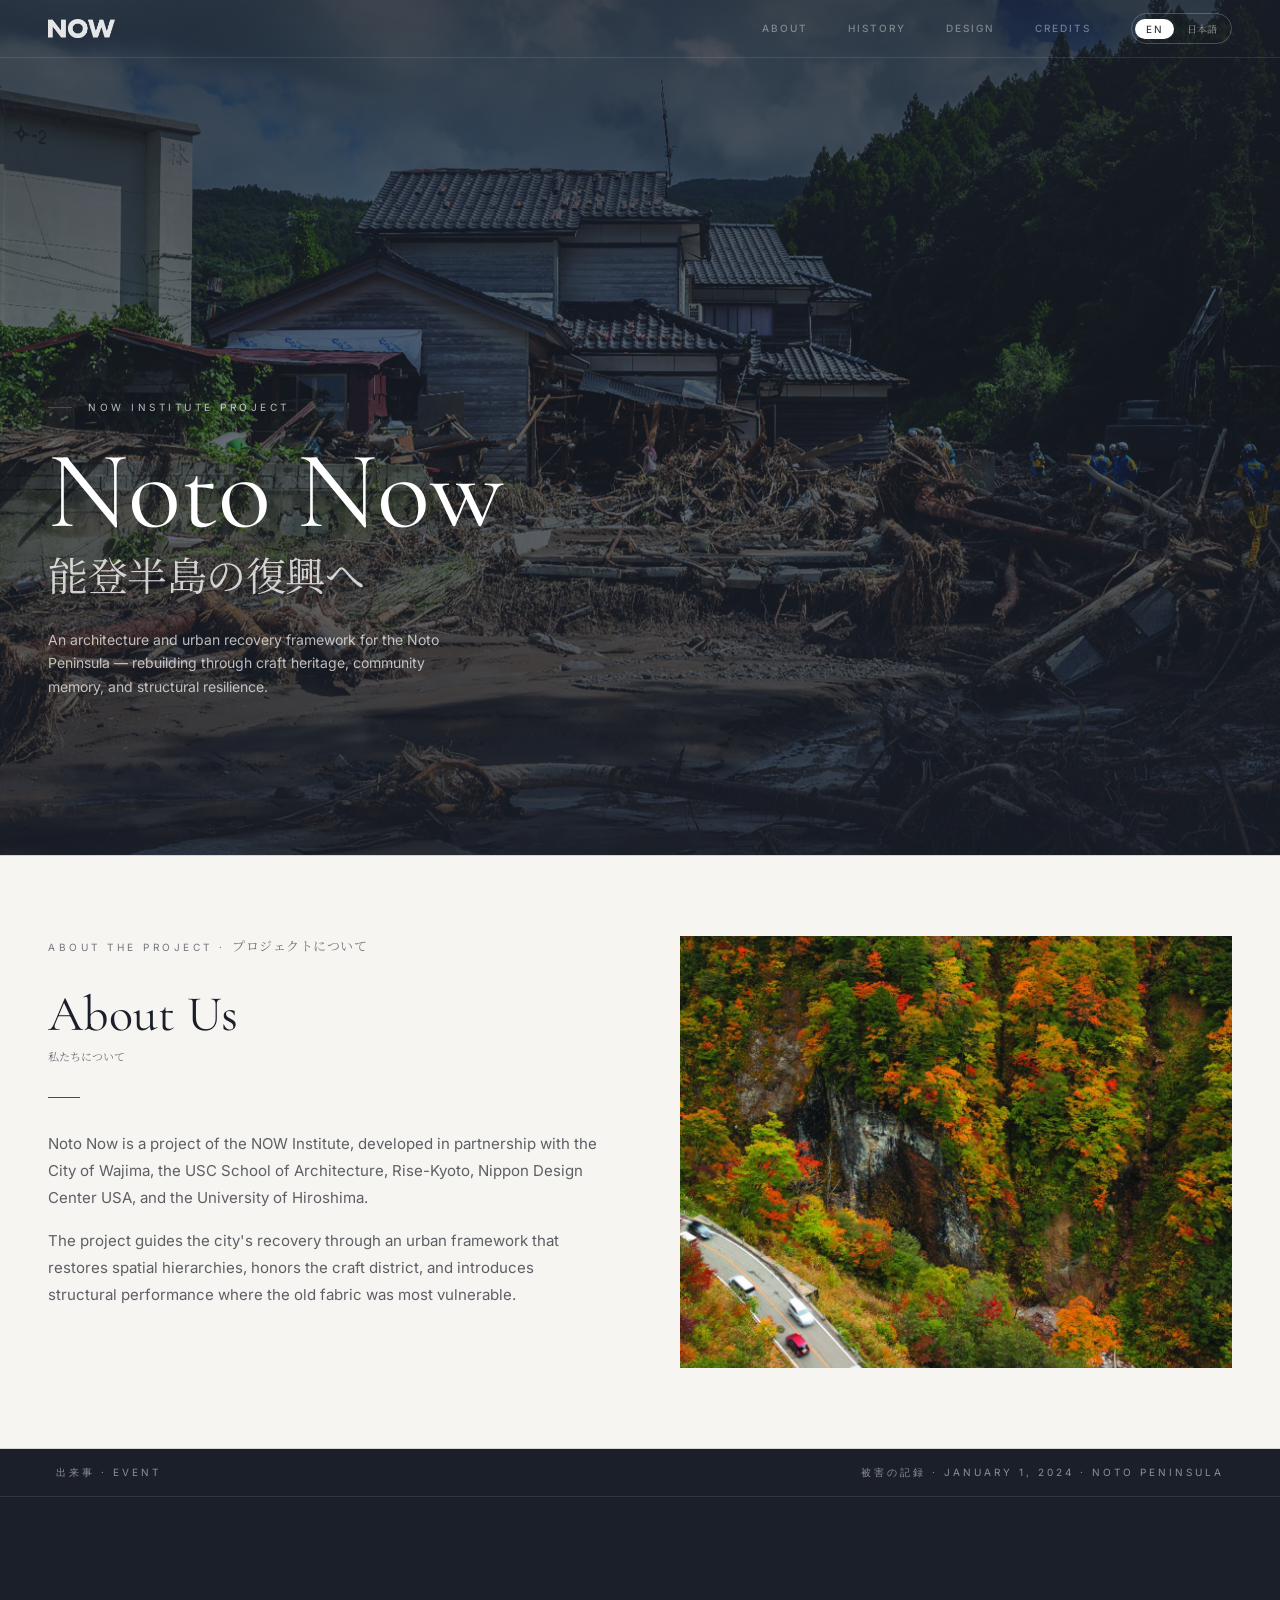
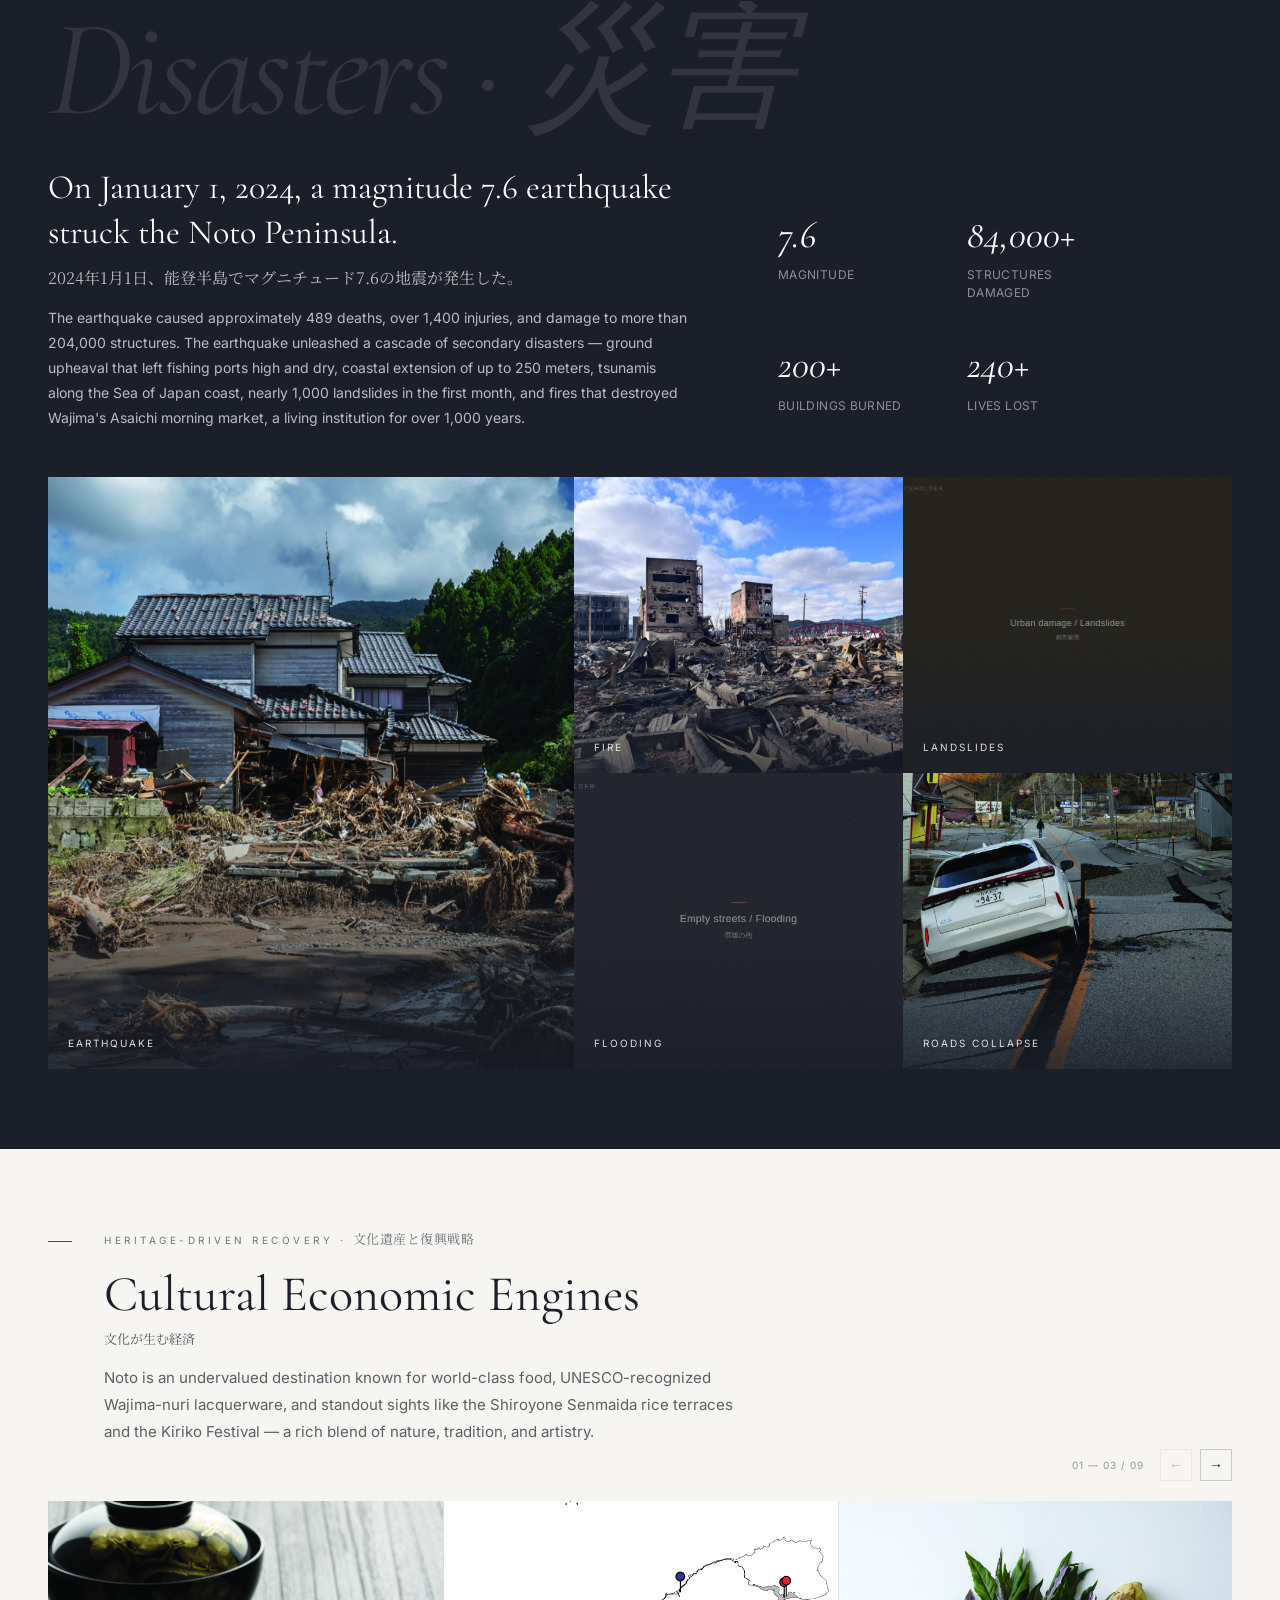
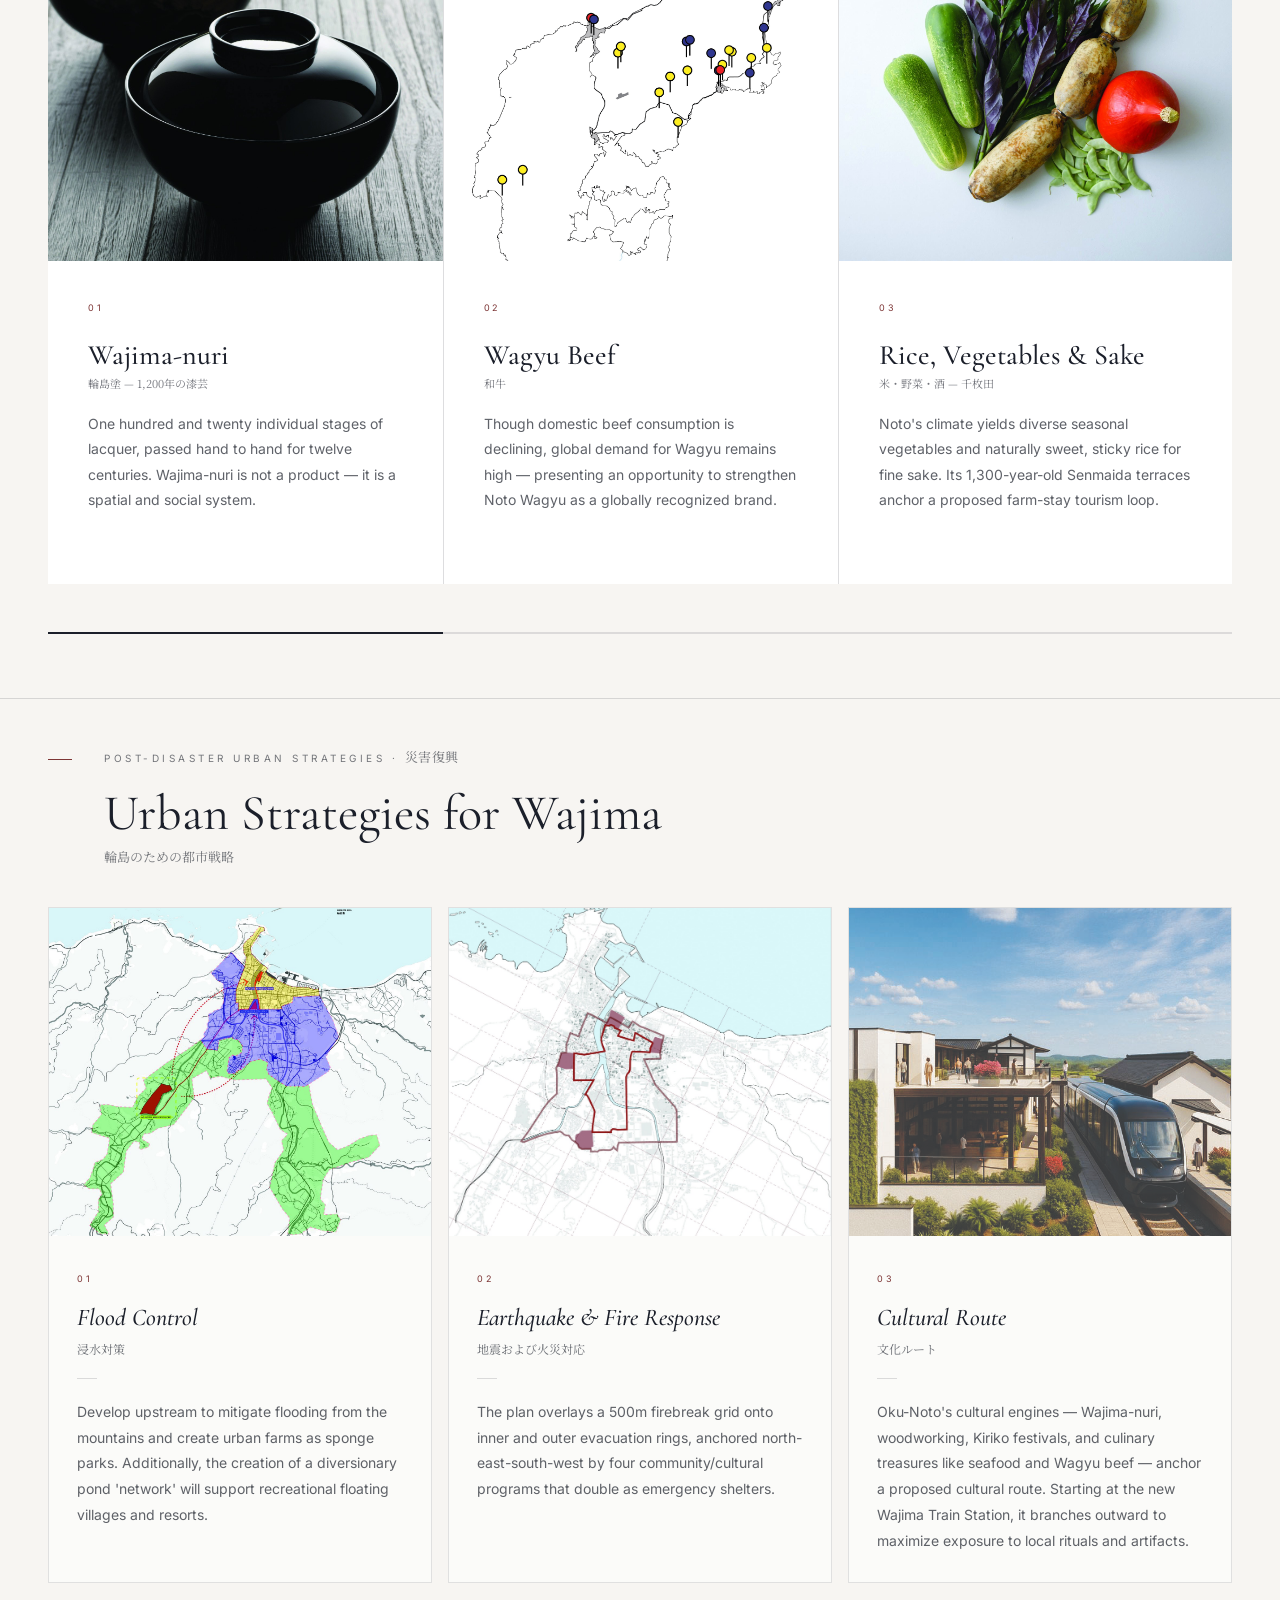
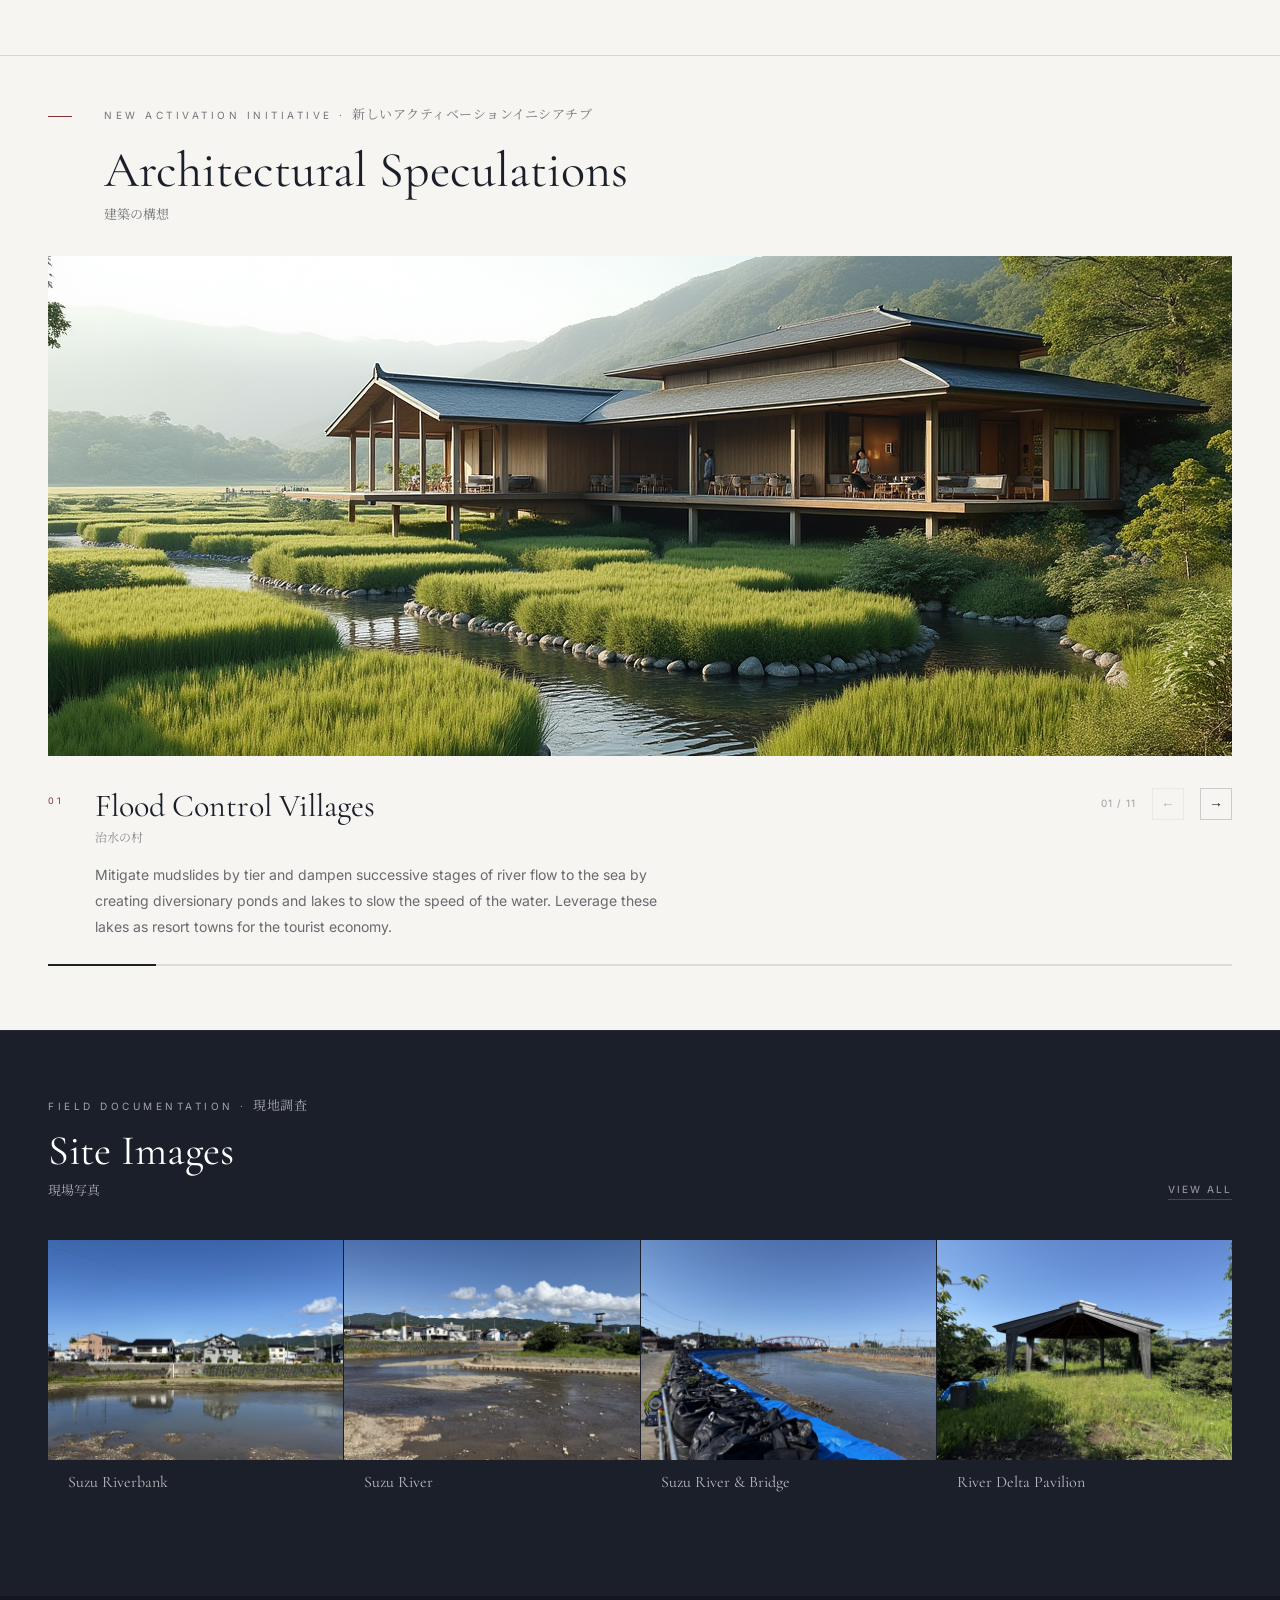
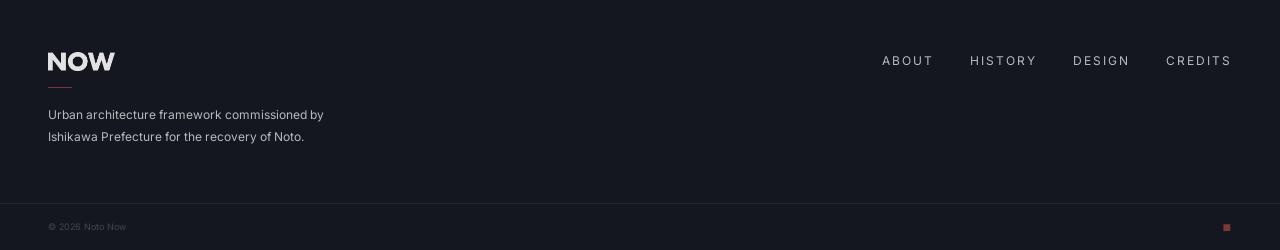
==== commit 2f15e547: "Standardize NOW Institute casing, em-dashes; enlarge credits text - Fix "Now Institute" -> "NOW Inst" ====
--- a/index.html
+++ b/index.html
@@ -4,7 +4,7 @@
   <meta charset="UTF-8" />
   <meta name="viewport" content="width=device-width, initial-scale=1.0" />
   <title>Noto Now · Noto Peninsula Earthquake Recovery &amp; Urban Design</title>
-  <meta name="description" content="An architecture and urban recovery framework for the Noto Peninsula — rebuilding through craft heritage, community memory, and structural resilience." />
+  <meta name="description" content="Noto Now is an architecture and urban recovery framework rebuilding Japan's Noto Peninsula after the 2024 earthquake through resilient design and craft heritage." />
   <!-- Latin display + body fonts are self-hosted (bundled in /fonts) so they
        always render, independent of any CDN. -->
   <link rel="stylesheet" href="fonts.css" />
@@ -51,7 +51,7 @@
     <div class="container hero__content">
       <div class="hero__meta">
         <span class="rule"></span>
-        <p class="t-en">Now Institute Project</p>
+        <p class="t-en">NOW Institute Project</p>
         <p class="jp jp-full">NOW Institute プロジェクト</p>
       </div>
       <h1 class="hero__title">Noto Now</h1>
@@ -72,9 +72,9 @@
         <p class="about__h2-jp">私たちについて</p>
         <span class="rule about__rule"></span>
         <div class="about__text">
-          <p class="t-en">Noto Now is a project of the Now Institute, developed in partnership with the City of Wajima, the USC School of Architecture, Rise-Kyoto, Nippon Design Center USA, and the University of Hiroshima.</p>
+          <p class="t-en">Noto Now is a project of the NOW Institute, developed in partnership with the City of Wajima, the USC School of Architecture, Rise-Kyoto, Nippon Design Center USA, and the University of Hiroshima.</p>
           <p class="t-en">The project guides the city's recovery through an urban framework that restores spatial hierarchies, honors the craft district, and introduces structural performance where the old fabric was most vulnerable.</p>
-          <p class="jp jp-full">Noto NowはNow Instituteのプロジェクトで、輪島市、USC建築学部、Rise-Kyoto、Nippon Design Center USA、広島大学との協力で開発されました。このプロジェクトは、空間階層を回復し、工芸地区を尊重し、古い建物構造が最も脆弱だった場所に構造性能を導入する都市フレームワークを通じて、市の復興を導きます。</p>
+          <p class="jp jp-full">Noto NowはNOW Instituteのプロジェクトで、輪島市、USC建築学部、Rise-Kyoto、Nippon Design Center USA、広島大学との協力で開発されました。このプロジェクトは、空間階層を回復し、工芸地区を尊重し、古い建物構造が最も脆弱だった場所に構造性能を導入する都市フレームワークを通じて、市の復興を導きます。</p>
         </div>
       </div>
 
@@ -332,7 +332,7 @@
             <h3 class="dz-urban-card__title">Cultural Route</h3>
             <p class="dz-urban-card__jp jp">文化ルート</p>
             <span class="dz-urban-card__rule"></span>
-            <p class="dz-urban-card__text t-en">Oku-Noto's cultural engines—Wajima-nuri, woodworking, Kiriko festivals, and culinary treasures like seafood and Wagyu beef—anchor a proposed cultural route. Starting at the new Wajima Train Station, it branches outward to maximize exposure to local rituals and artifacts.</p>
+            <p class="dz-urban-card__text t-en">Oku-Noto's cultural engines — Wajima-nuri, woodworking, Kiriko festivals, and culinary treasures like seafood and Wagyu beef — anchor a proposed cultural route. Starting at the new Wajima Train Station, it branches outward to maximize exposure to local rituals and artifacts.</p>
             <p class="dz-urban-card__text jp jp-full">奥能登の文化的エンジンである輪島塗、木工、キリコ祭り、海産物や和牛などの食の宝物が、提案されている文化ルートの中心となっています。新しい輪島駅を起点に、このルートは地元の儀式や工芸品への接触を最大化するように広がります。</p>
           </div>
         </article>
--- a/styles.css
+++ b/styles.css
@@ -1010,7 +1010,9 @@
 }
 .spec__frame {
   width: 100%;
-  aspect-ratio: 16 / 9;
+  /* Cap the height so the image doesn't dominate laptop screens; keeps
+     full width (no aspect-ratio, so it can't shrink horizontally). */
+  height: clamp(300px, 40vw, 500px);
   overflow: hidden;
   background: #20242e;
 }
@@ -1105,6 +1107,9 @@
 
 /* Speculations card subtitle (accent in the other language) */
 .spec__subtitle { margin-top: 4px; font-size: 12px; line-height: 1.5; color: rgba(27, 31, 42, 0.5); }
+/* When the subtitle shows the English title (JP mode, no .jp class), use the
+   display serif instead of inheriting the sans body font. */
+.spec__subtitle:not(.jp) { font-family: var(--serif); font-size: 15px; }
 
 /* ============================================================
    ABOUT PAGE (about.html)
@@ -1209,7 +1214,6 @@
 .history-intro__text { padding-right: 64px; max-width: 600px; }
 .history-intro__h1 {
   font-family: var(--serif);
-  font-style: italic;
   font-weight: 500;
   font-size: clamp(52px, 8vw, 89px);
   line-height: 1;
@@ -1338,7 +1342,7 @@
   text-transform: uppercase; color: #fff;
 }
 .dz-hero__h1 {
-  font-family: var(--serif); font-style: italic; font-weight: 300;
+  font-family: var(--serif); font-weight: 300;
   font-size: clamp(38px, 4.6vw, 62px); line-height: 1.07; letter-spacing: -0.5px;
   color: #f5f2ec; margin: 32px 0 0;
 }
@@ -1683,7 +1687,7 @@
 .credits__inner { padding: 72px var(--pad) 96px; }
 .credits__head { }
 .credits__h1 {
-  font-family: var(--serif); font-style: italic; font-weight: 500;
+  font-family: var(--serif); font-weight: 500;
   font-size: clamp(44px, 6vw, 76px); line-height: 1; letter-spacing: -0.5px;
   color: var(--ink); margin: 14px 0 0;
 }
@@ -1718,11 +1722,11 @@
 }
 .credit__main { min-width: 0; }
 .credit__name {
-  display: block; font-family: var(--serif); font-size: 17px; line-height: 1.3; color: var(--ink);
+  display: block; font-family: var(--serif); font-size: 18px; line-height: 1.3; color: var(--ink);
 }
 .credit__role {
   display: block; margin-top: 2px;
-  font-family: var(--sans); font-size: 10px; letter-spacing: 0.3px; color: rgba(27,31,42,0.45);
+  font-family: var(--sans); font-size: 12px; letter-spacing: 0.3px; color: rgba(27,31,42,0.45);
 }
 .credit__jp {
   flex: none; text-align: right; white-space: nowrap;
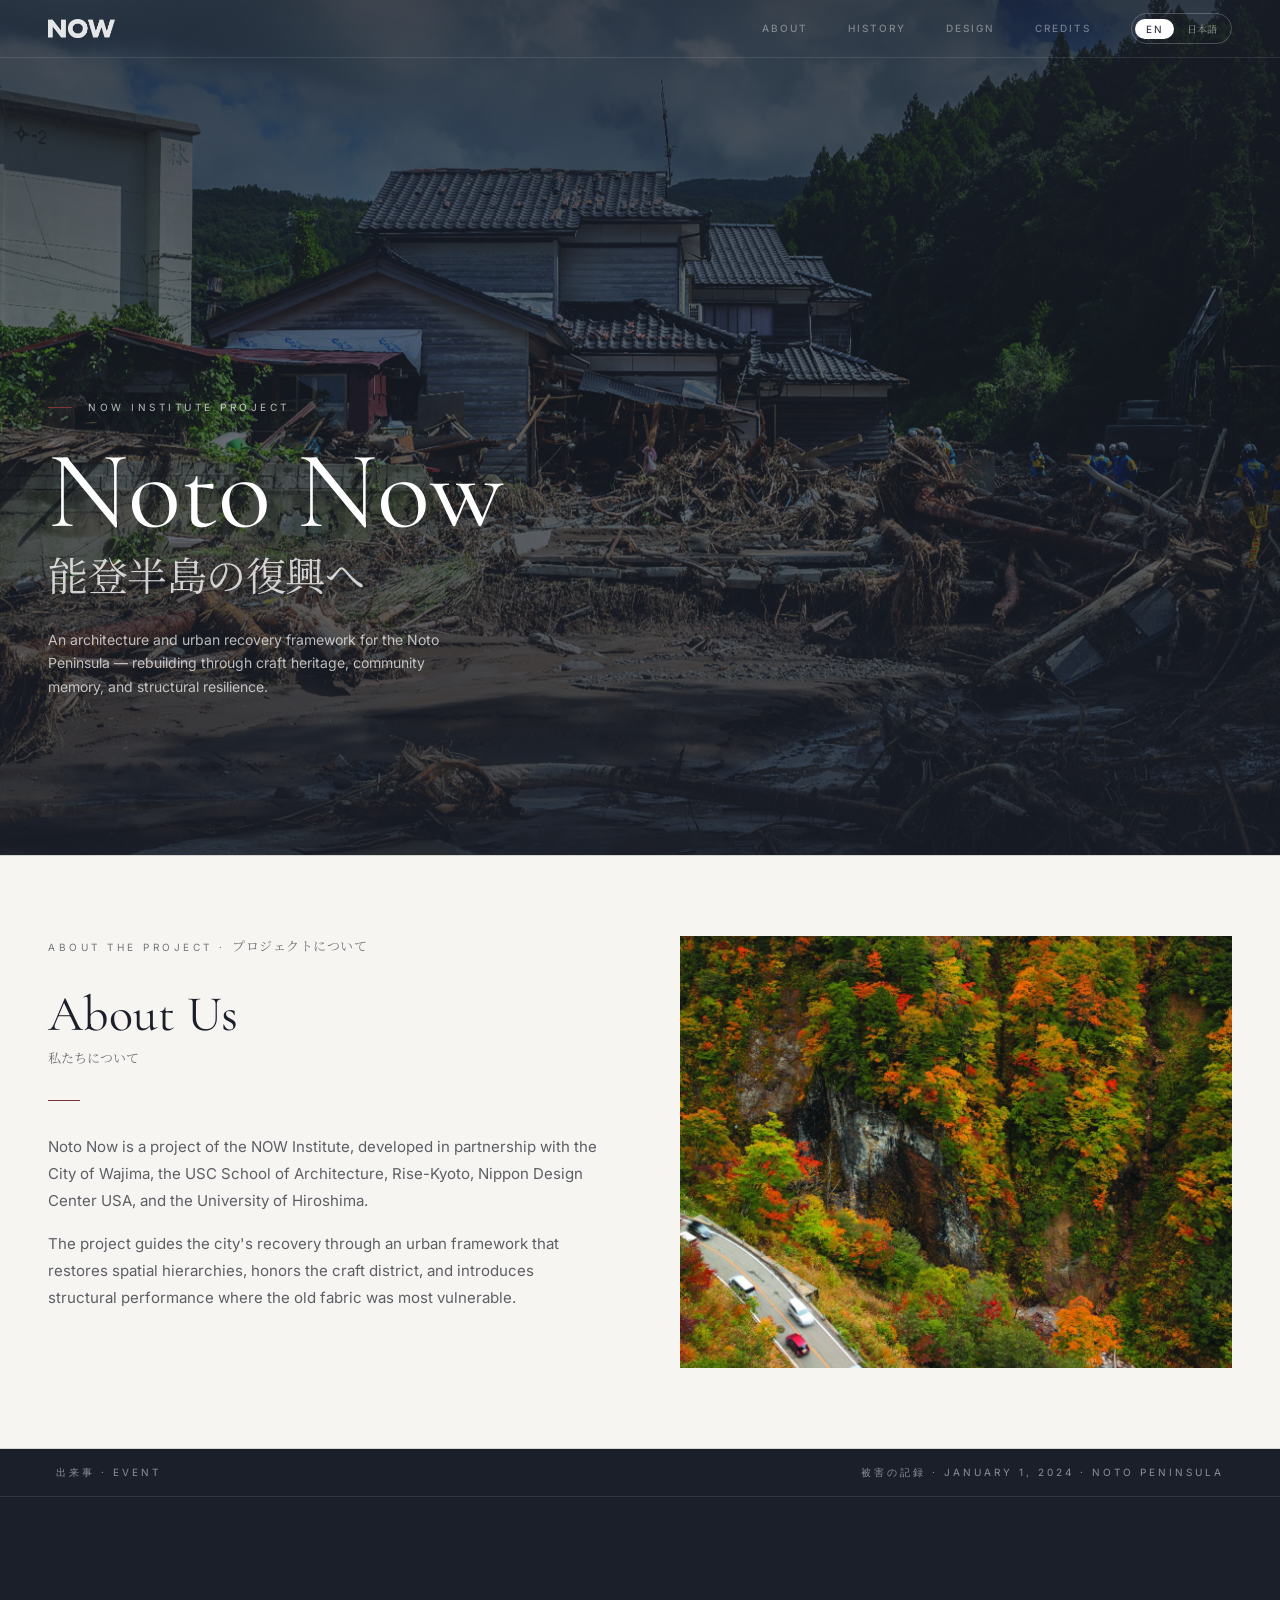
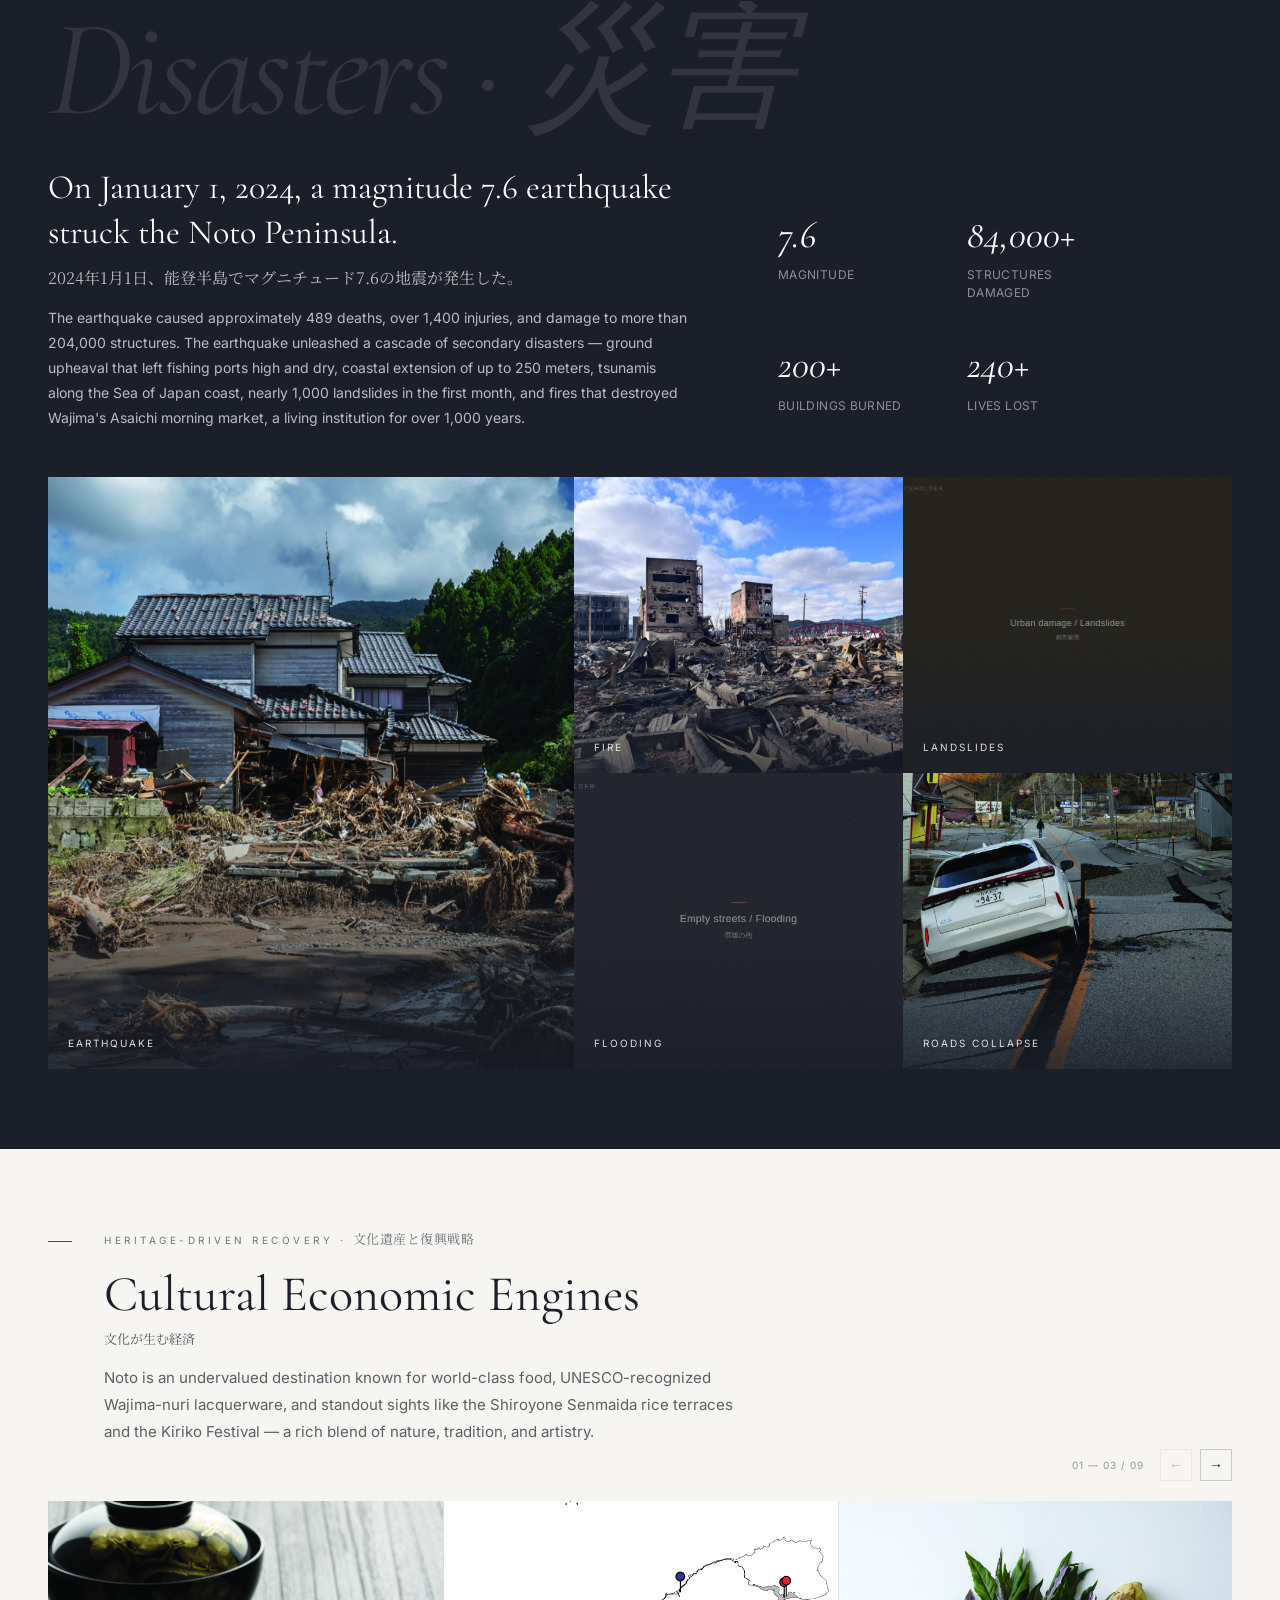
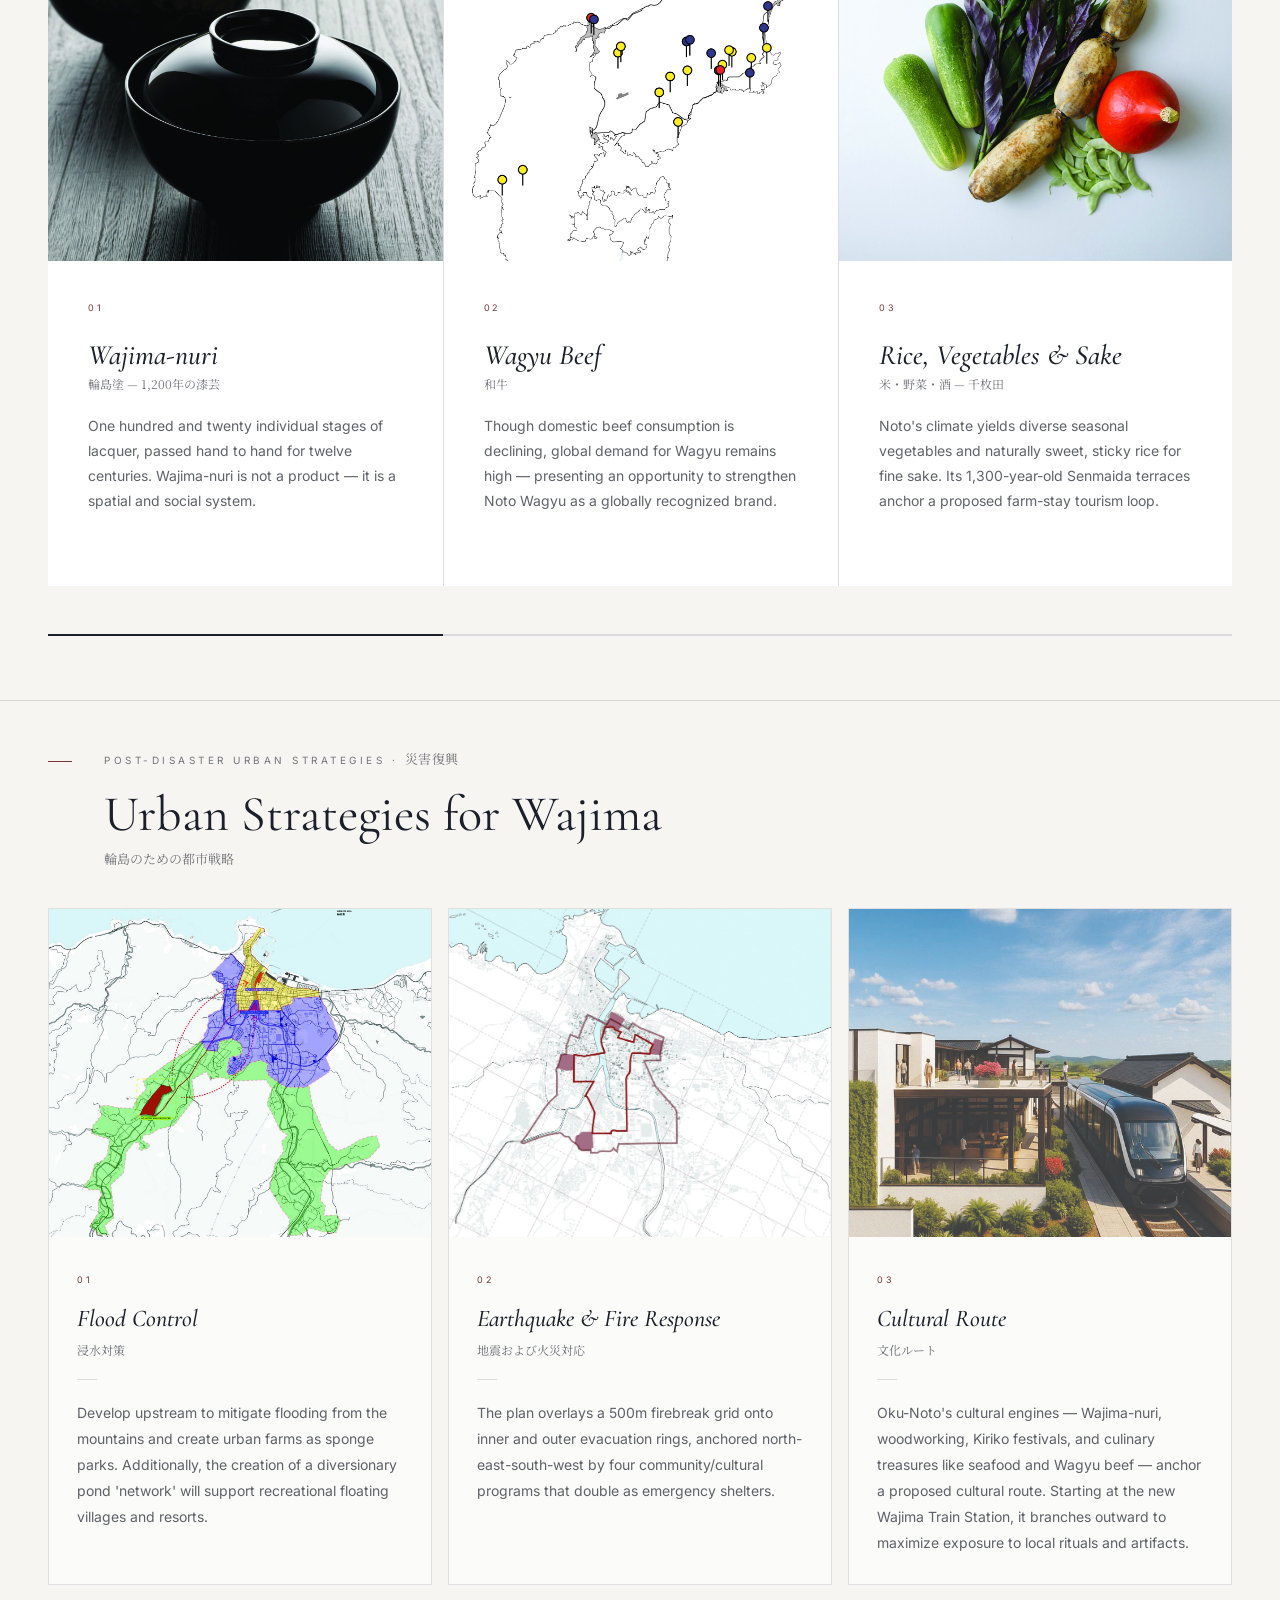
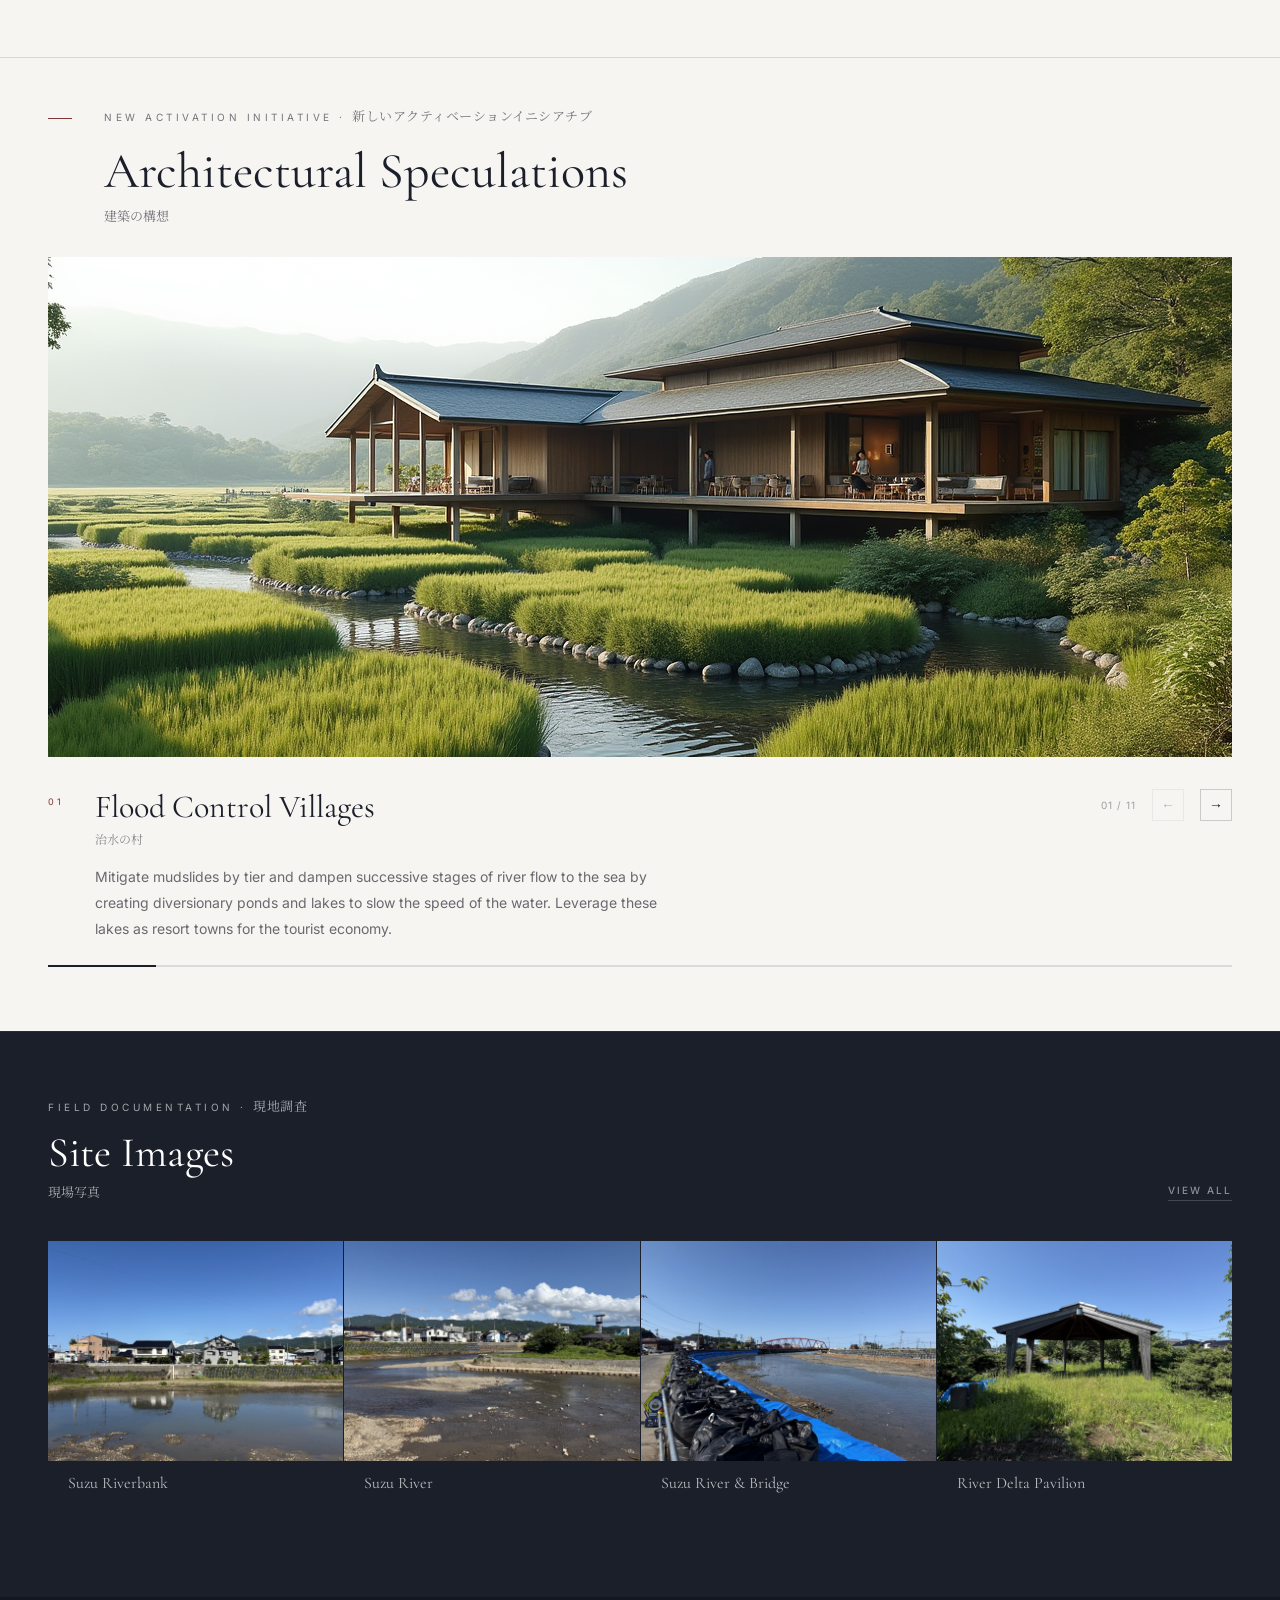
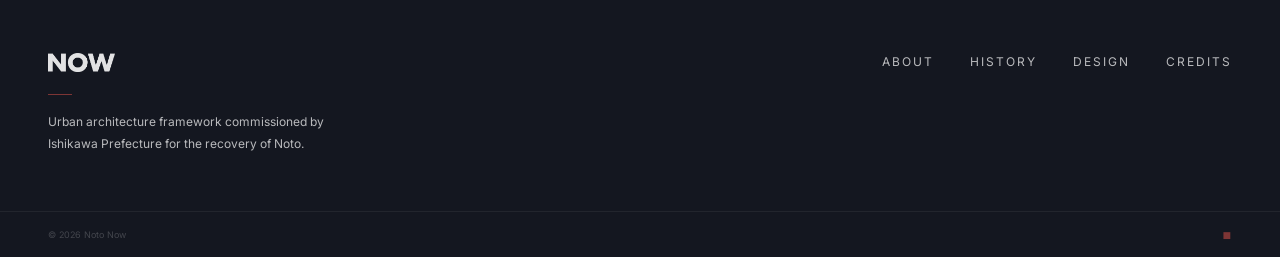
==== commit f5cf6baf: "Make the footer logo clickable (links home) Wrap the footer logo in an anchor to "/"; inline-block l" ====
--- a/index.html
+++ b/index.html
@@ -421,7 +421,7 @@
   <footer class="footer" id="footer">
     <div class="container footer__inner">
       <div class="footer__brand">
-        <img class="brand__logo footer__logo" src="images/logo.png" alt="Noto Now" />
+        <a class="footer__logo-link" href="/"><img class="brand__logo footer__logo" src="images/logo.png" alt="Noto Now" /></a>
         <span class="rule"></span>
         <p class="desc t-en">Urban architecture framework commissioned by Ishikawa Prefecture for the recovery of Noto.</p>
         <p class="desc jp jp-full">石川県から委託された、能登の復興のための都市建築フレームワーク。</p>
--- a/styles.css
+++ b/styles.css
@@ -227,6 +227,9 @@
 body.mode-en .damage__sub { color: rgba(255, 255, 255, 0.7); }
 body.mode-en .hcard__title-jp { color: rgba(27, 31, 42, 0.62); }
 body.mode-en .about__h2-jp { color: rgba(27, 31, 42, 0.62); }
+/* About PAGE title: match the other inner-page H1 sizes (not the home section h2) */
+h1.about__h2 { font-size: clamp(42px, 5.2vw, 68px); }
+body.mode-jp h1.about__h2 + .about__h2-jp { font-size: clamp(42px, 5.2vw, 68px); }
 body.mode-en .principle__title-jp { color: rgba(27, 31, 42, 0.6); }
 body.mode-en .kicker { color: rgba(27, 31, 42, 0.6); }
 body.mode-en .docs .kicker { color: rgba(255, 255, 255, 0.6); }
@@ -555,6 +558,7 @@
 }
 .hcard__title {
   font-family: var(--serif);
+  font-style: italic;
   font-weight: 500;
   font-size: 28px;
   line-height: 1.15;
@@ -564,7 +568,7 @@
 .hcard__title-jp {
   margin-top: 4px;
   font-family: var(--jp);
-  font-size: 11px;
+  font-size: 12px;
   color: rgba(27, 31, 42, 0.5);
 }
 .hcard__text {
@@ -605,7 +609,7 @@
 .about__h2-jp {
   margin-top: 8px;
   font-family: var(--jp);
-  font-size: 11px;
+  font-size: 13px;
   color: rgba(27, 31, 42, 0.5);
 }
 .about__rule { margin: 32px 0 0; width: 32px; }
@@ -698,7 +702,7 @@
 .principle__title-jp {
   margin-top: 6px;
   font-family: var(--jp);
-  font-size: 11px;
+  font-size: 12px;
   line-height: 1.6;
   color: rgba(27, 31, 42, 0.5);
 }
@@ -802,6 +806,7 @@
   padding: 56px var(--pad);
 }
 .footer__brand { max-width: 280px; }
+.footer__logo-link { display: inline-block; line-height: 0; }
 .footer__logo { height: 19px; }
 .footer__brand .rule {
   display: block;
@@ -1133,7 +1138,7 @@
 .story-card {
   display: flex;
   flex-direction: column;
-  background: rgba(255, 255, 255, 0.6);
+  background: #fff;
 }
 .story-card__img {
   height: 296px;
@@ -1174,7 +1179,7 @@
 }
 .story-card__text {
   font-family: var(--sans);
-  font-size: 13px;
+  font-size: 14px;
   line-height: 1.9;
   color: rgba(27, 31, 42, 0.65);
   margin: 0;
@@ -1211,15 +1216,16 @@
   grid-template-columns: 1fr 1fr;
   padding: 96px var(--pad) 104px;
 }
-.history-intro__text { padding-right: 64px; max-width: 600px; }
+.history-intro__text { padding-right: 40px; max-width: 600px; }
 .history-intro__h1 {
   font-family: var(--serif);
   font-weight: 500;
-  font-size: clamp(52px, 8vw, 89px);
+  font-size: clamp(42px, 5.2vw, 68px);
   line-height: 1;
   letter-spacing: -0.5px;
   color: var(--ink);
   margin: 24px 0 0;
+  white-space: nowrap; /* "History of Noto" stays on one line */
 }
 .history-intro__h1-jp {
   margin-top: 10px;
@@ -1296,7 +1302,7 @@
 body.mode-en .history-intro__h1-jp { color: rgba(27, 31, 42, 0.5); }
 body.mode-jp .history-intro__h1 { font-size: 26px; opacity: 0.5; }
 body.mode-jp .history-intro__h1-jp {
-  font-size: 40px;
+  font-size: clamp(42px, 5.2vw, 68px);
   line-height: 1.2;
   color: var(--ink);
   margin-top: 10px;
@@ -1379,8 +1385,8 @@
   text-transform: uppercase; color: #fff;
 }
 .dz-scale__title {
-  font-family: var(--serif); font-style: italic; font-weight: 400; font-size: 15px;
-  color: rgba(255,255,255,0.6); margin: 10px 0 0;
+  font-family: var(--serif); font-style: italic; font-weight: 400; font-size: 24px;
+  color: #f5f2ec; margin: 10px 0 0;
 }
 .dz-scale__title-jp { font-size: 12px; color: rgba(255,255,255,0.58); margin: 4px 0 0; }
 .dz-scale__desc {
@@ -1402,7 +1408,7 @@
   transition: padding-left 0.35s cubic-bezier(0.4, 0, 0.2, 1);
 }
 .dz-chal-row__no {
-  font-family: var(--sans); font-size: 10px; letter-spacing: 2px;
+  font-family: var(--sans); font-size: 9px; letter-spacing: 2px;
   color: rgba(27,31,42,0.4); flex: none; width: 24px;
   transition: color 0.3s ease;
 }
@@ -1688,12 +1694,12 @@
 .credits__head { }
 .credits__h1 {
   font-family: var(--serif); font-weight: 500;
-  font-size: clamp(44px, 6vw, 76px); line-height: 1; letter-spacing: -0.5px;
+  font-size: clamp(42px, 5.2vw, 68px); line-height: 1; letter-spacing: -0.5px;
   color: var(--ink); margin: 14px 0 0;
 }
 .credits__h1-jp {
   font-family: var(--jp); font-style: normal; font-weight: 500;
-  font-size: clamp(48px, 6.5vw, 84px); line-height: 1.08; letter-spacing: 1px;
+  font-size: clamp(42px, 5.2vw, 68px); line-height: 1.08; letter-spacing: 1px;
   color: var(--ink); margin: 14px 0 0;
 }
 .credits__divider { display: block; height: 1px; background: rgba(27,31,42,0.15); margin: 28px 0 0; }
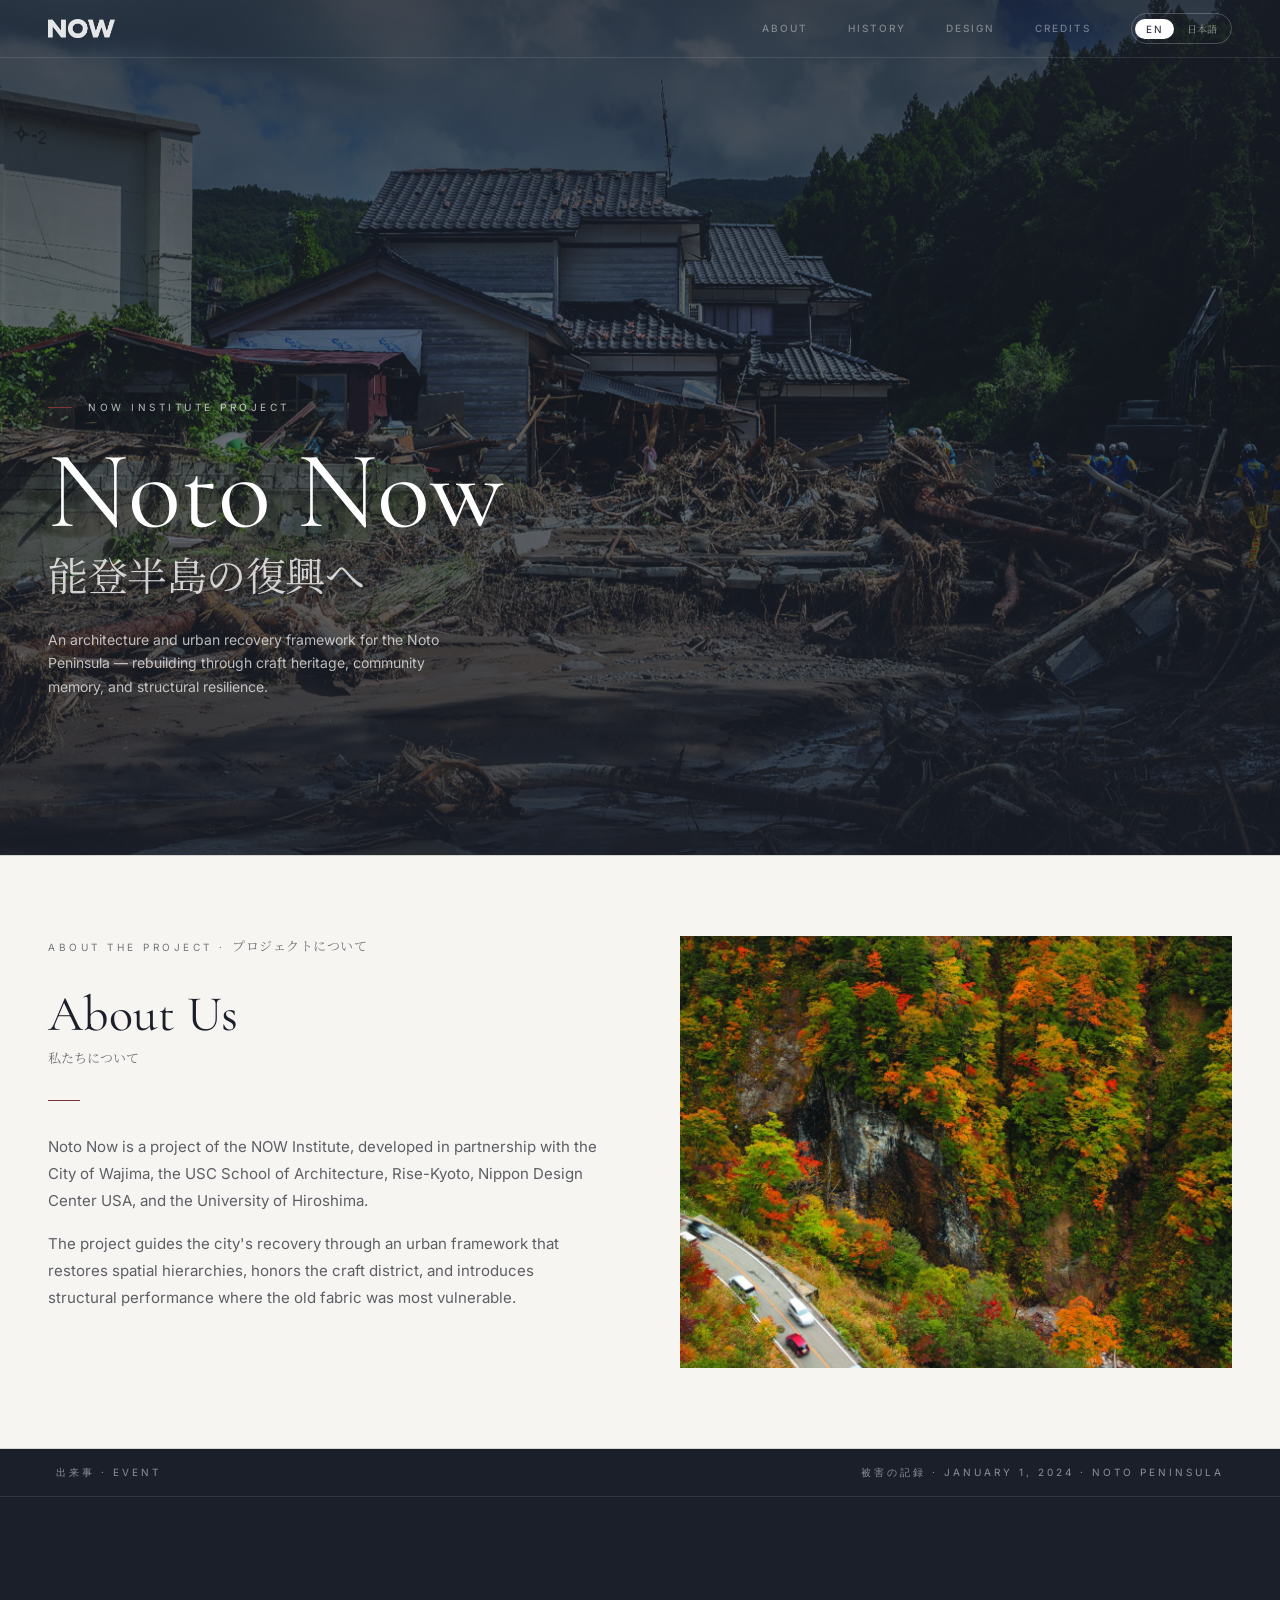
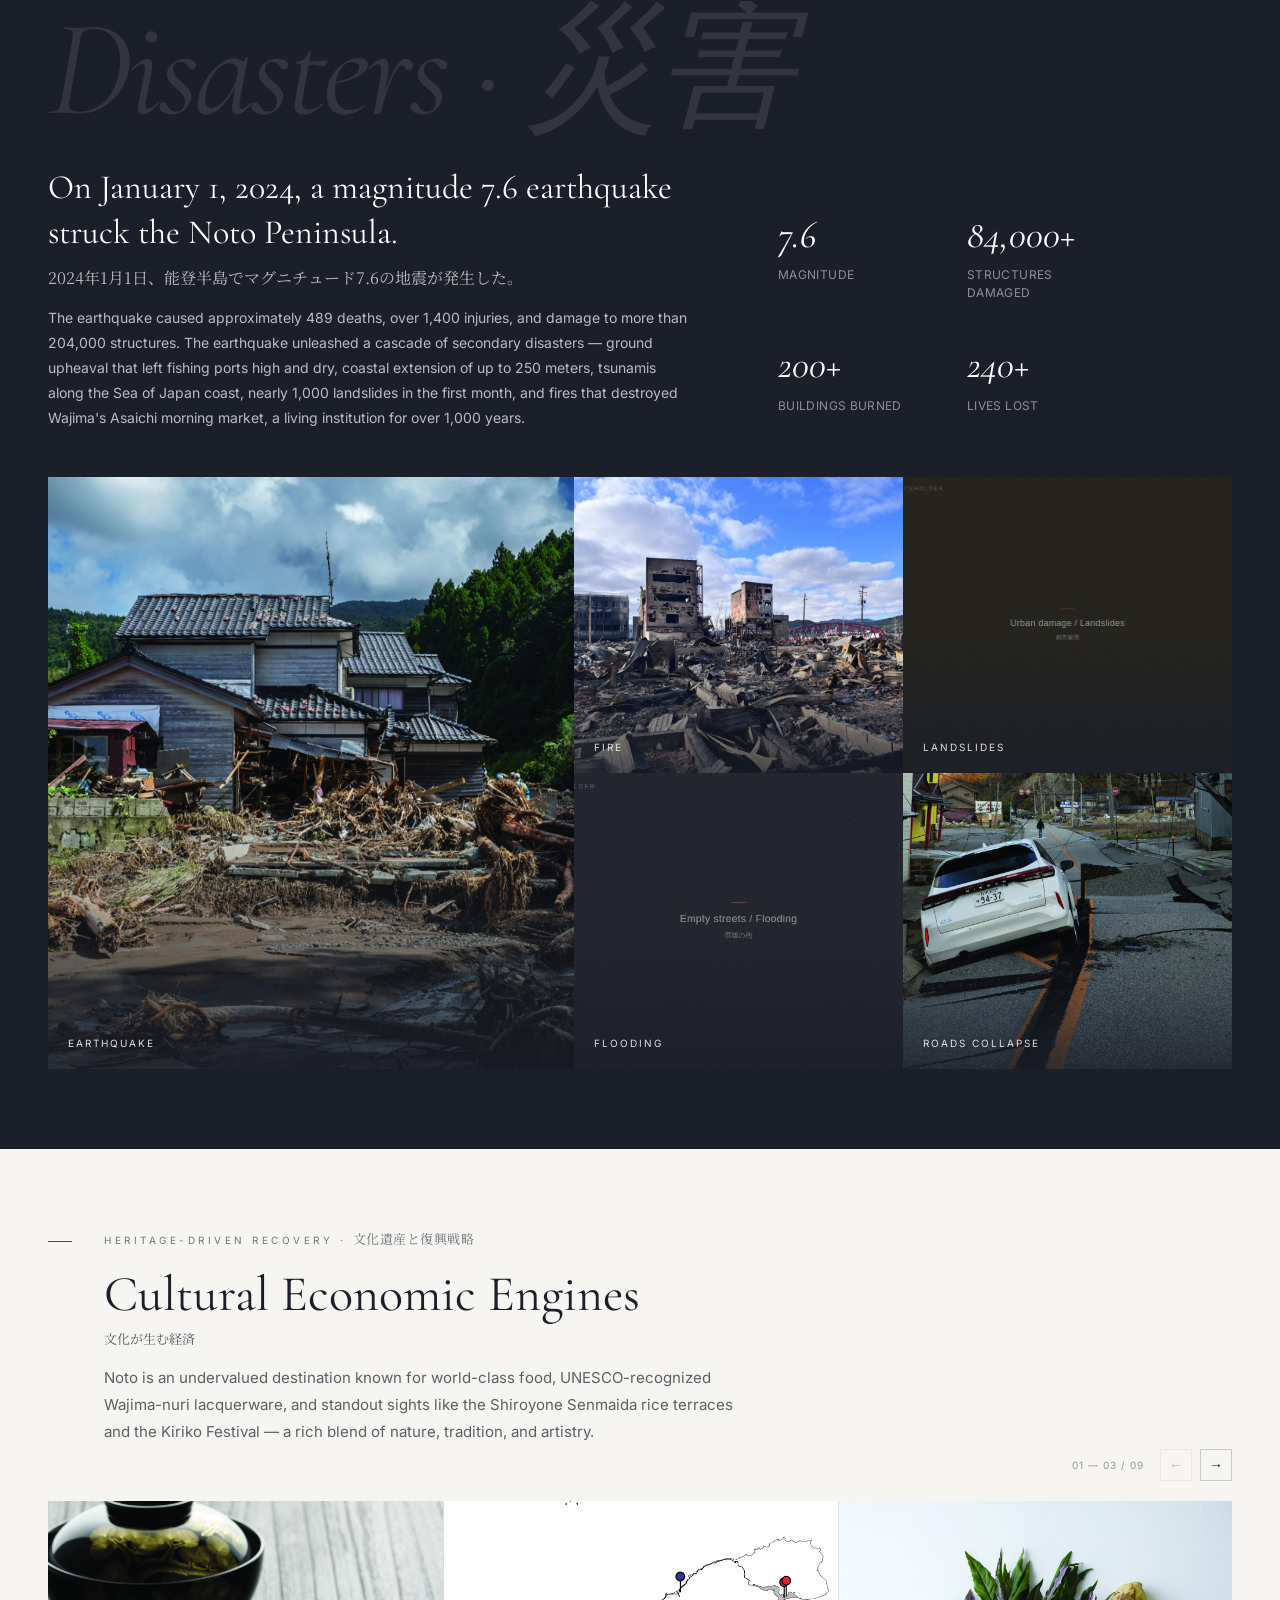
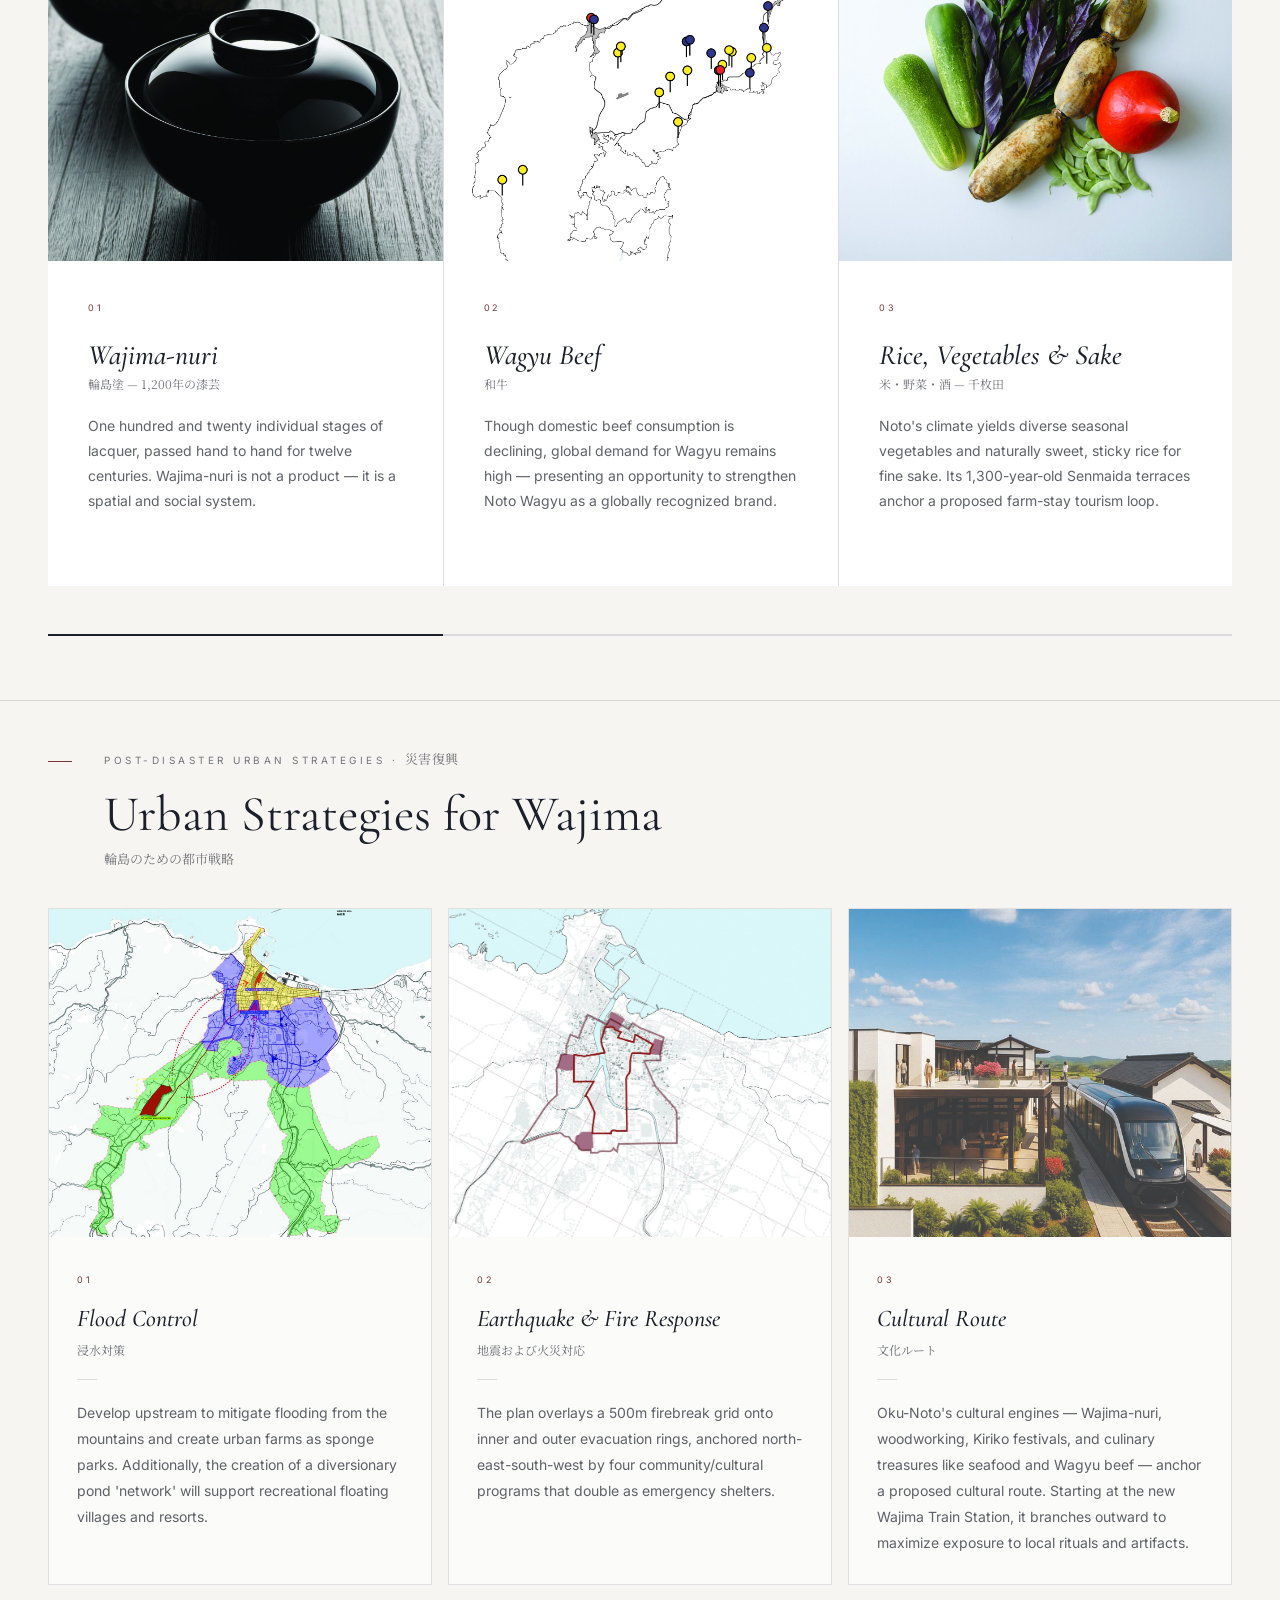
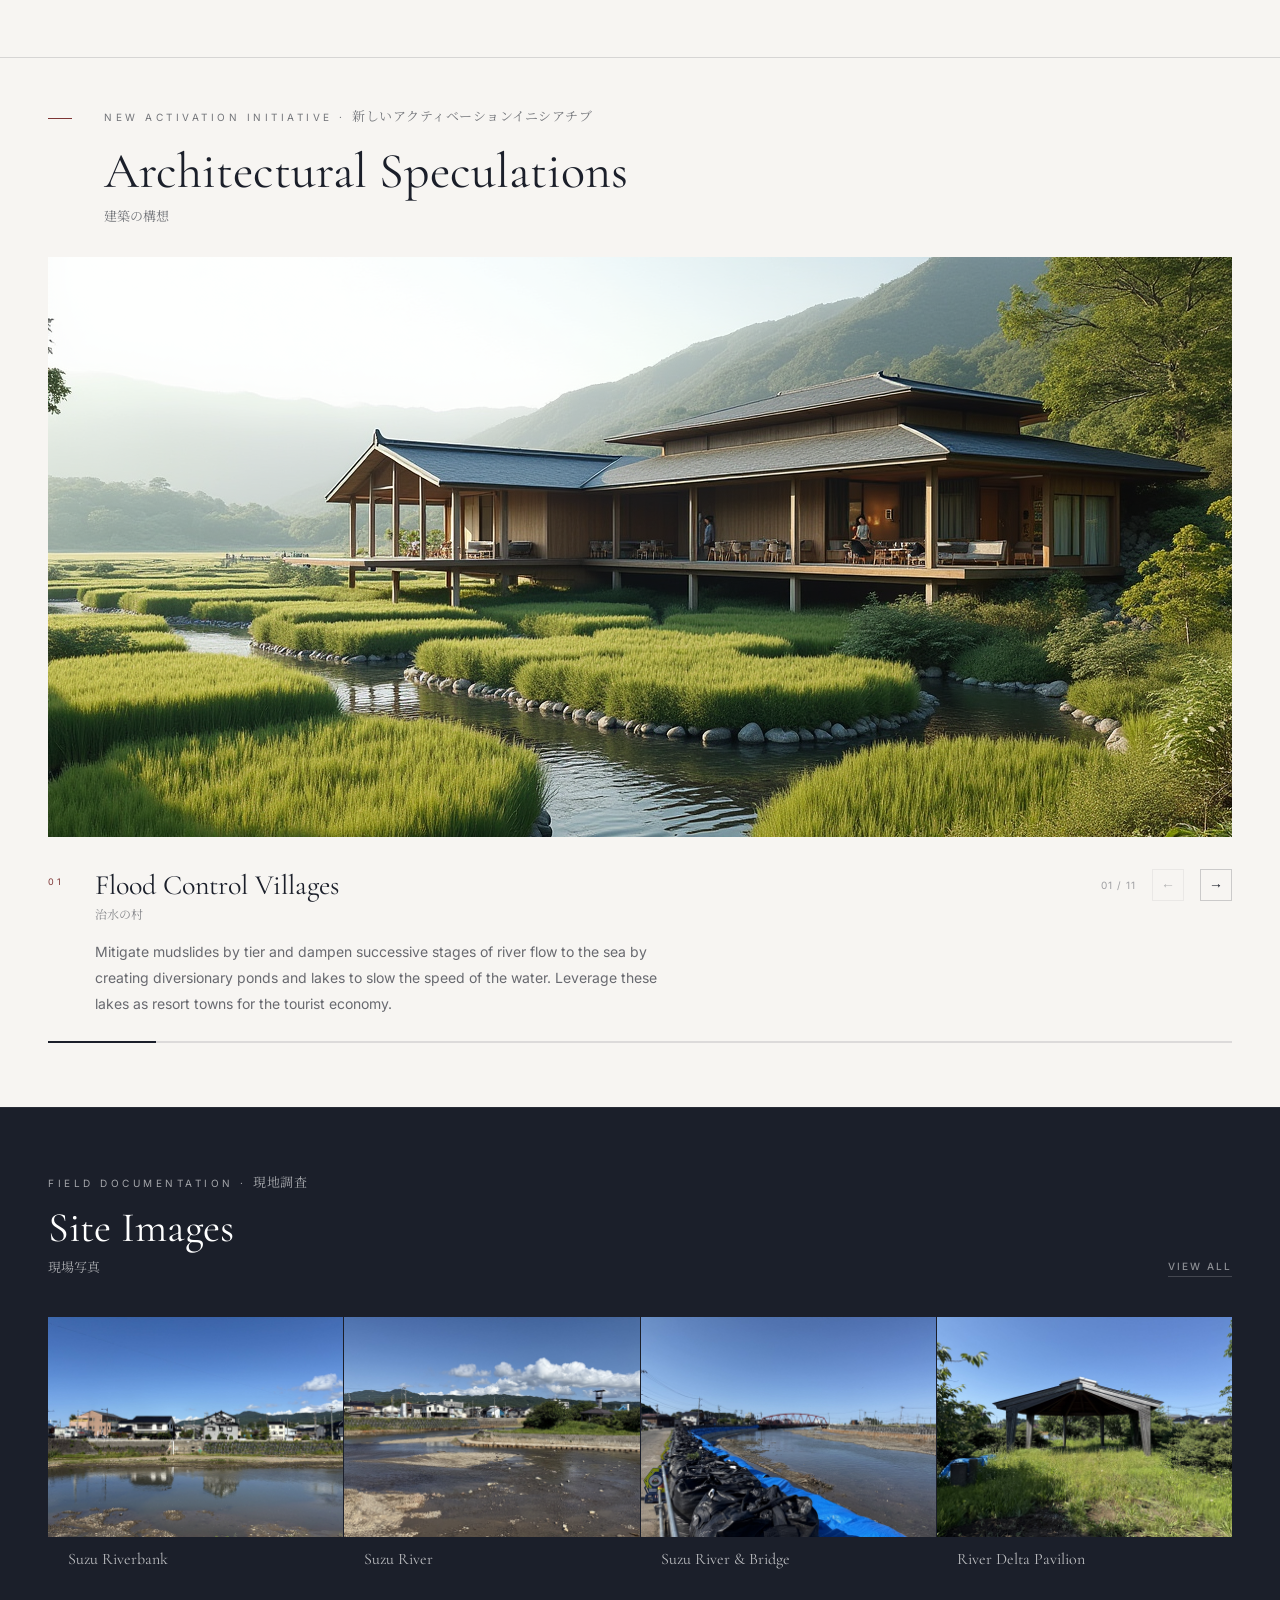
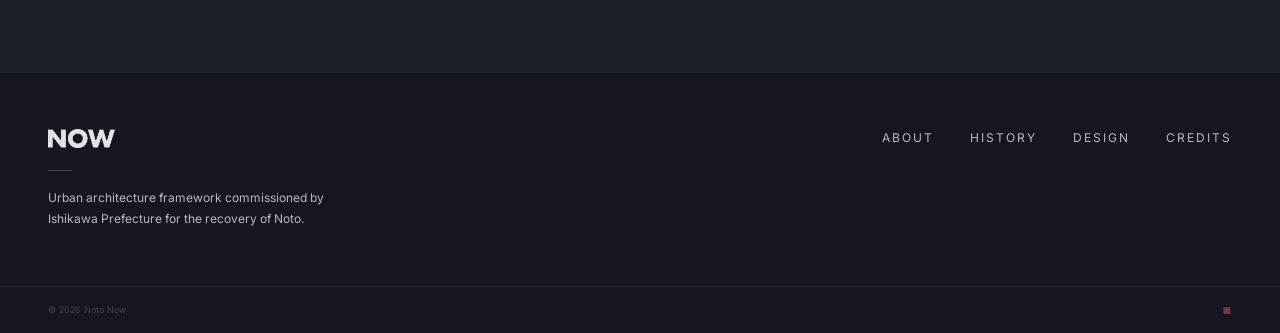
==== commit b20f80e8: "Lower crop framing for morning market and train station spec slides Add per-slide object-position (c" ====
--- a/index.html
+++ b/index.html
@@ -526,11 +526,11 @@
       var slides = [
         { img: "spec1",  t: "Flood Control Villages", d: "Mitigate mudslides by tier and dampen successive stages of river flow to the sea by creating diversionary ponds and lakes to slow the speed of the water. Leverage these lakes as resort towns for the tourist economy.", tj: "治水の村", dj: "段階的に土砂崩れを抑え、分水池や湖を設けて川から海への流れを緩やかにし、水の速度を落とす。これらの湖を観光経済のためのリゾート地として活用する。" },
         { img: "spec2",  t: "New Culinary School and Urban Farm", d: "Culinary school that specializes in the agricultural bounty of Oku-Noto, which further promotes the role of urban farming to contribute to a larger sponge landscape strategy against flooding.", tj: "新しい料理学校と都市農園", dj: "奥能登の農産物を専門とする料理学校。都市農業の役割をさらに促進し、洪水対策としての大規模なスポンジランドスケープ戦略に貢献する。" },
-        { img: "spec3",  t: "New Morning Market & Community Center", d: "Rebirth of the morning market which was a hub for every Wajima resident as a hybridized destination of a market, community center, and emergency shelter.", tj: "新しい朝市とコミュニティセンター", dj: "輪島のすべての住民の拠点であった朝市を、市場・コミュニティセンター・避難所を兼ねた複合施設として再生する。" },
+        { img: "spec3",  pos: "center 66%", t: "New Morning Market & Community Center", d: "Rebirth of the morning market which was a hub for every Wajima resident as a hybridized destination of a market, community center, and emergency shelter.", tj: "新しい朝市とコミュニティセンター", dj: "輪島のすべての住民の拠点であった朝市を、市場・コミュニティセンター・避難所を兼ねた複合施設として再生する。" },
         { img: "spec4",  t: "New Wajima-Nuri School", d: "Create a school for lacquerware to help maintain the cultural position of the tradition for generations.", tj: "新しい輪島塗学校", dj: "輪島塗の学校を設立し、その伝統の文化的地位を次世代へと守り継ぐ。" },
         { img: "spec5",  t: "New Jozu Shrine", d: "Rebirth of one of the key shrines that was destroyed during the earthquake as both a shrine and a place of refuge in the event of a natural disaster.", tj: "新しい神社", dj: "地震で失われた主要な神社の一つを、神社であると同時に自然災害時の避難場所として再建する。" },
         { img: "spec6",  t: "Community Center / Emergency Shelter", d: "An anchor to the southern tip of the evacuation route with the capacity to shelter and triage 50% of Wajima's population, designed to accommodate expansion for the future.", tj: "コミュニティセンター／避難所", dj: "避難経路の南端の拠点として、輪島の人口の50%を収容・トリアージできる能力を持ち、将来の拡張にも対応できるよう設計されている。" },
-        { img: "spec7",  t: "New Wajima Train Station", d: "Ensuring Oku-Noto and Wajima's transportation is critical to their future, as it is limited currently. Reintroduce rail connection as the essential seed for future-proofing a vital, rich vision for the region.", tj: "新しい輪島駅", dj: "奥能登と輪島の交通は現在限られており、その未来にとって極めて重要である。地域の豊かな未来を支える不可欠な種として、鉄道接続を再導入する。" },
+        { img: "spec7",  pos: "center 62%", t: "New Wajima Train Station", d: "Ensuring Oku-Noto and Wajima's transportation is critical to their future, as it is limited currently. Reintroduce rail connection as the essential seed for future-proofing a vital, rich vision for the region.", tj: "新しい輪島駅", dj: "奥能登と輪島の交通は現在限られており、その未来にとって極めて重要である。地域の豊かな未来を支える不可欠な種として、鉄道接続を再導入する。" },
         { img: "spec8",  t: "Kiriko Craft Square", d: "A crafts village and square dedicated to Kiriko float construction serves as a community anchor, drawing international students and craftspeople for months-long apprenticeships.", tj: "キリコ工芸広場", dj: "キリコ山車の制作に特化した工芸村と広場は、地域の拠点となり、数か月にわたる研修のために海外からの学生や職人を惹きつける。" },
         { img: "spec9",  t: "Urban Farm and Culinary Center", d: "A culinary partnership connecting cooking schools with Noto's farmers, fishermen, and traditional kitchens — bringing students and chefs for seasonal training that promotes local ingredients and sustains year-round activity for the region's agriculture and fisheries.", tj: "都市農園と料理センター", dj: "料理学校と能登の農家・漁師・伝統的な厨房を結ぶ食の連携。学生とシェフを季節ごとの研修に招き、地元の食材を活かし、地域の農業と漁業に一年を通じた活気をもたらす。" },
         { img: "spec10", t: "Kiriko Outdoor Museum", d: "Collecting relics and artifacts from several yearly festivals as a memorial and museum for the Kiriko Festival.", tj: "キリコ野外博物館", dj: "毎年の祭りから遺物や工芸品を集め、キリコ祭りの記念館・博物館とする。" },
@@ -552,6 +552,7 @@
         var jp = document.body.classList.contains("mode-jp");
         img.onerror = function () { img.onerror = null; img.src = "images/" + s.img + ".jpg"; };
         img.src = "images/" + s.img + ".jpg";
+        img.style.objectPosition = s.pos || "";
         img.alt = s.t;
         no.textContent = pad(i + 1);
         title.textContent = jp ? s.tj : s.t;
--- a/styles.css
+++ b/styles.css
@@ -250,11 +250,11 @@
 /* promote Japanese headings / subtitles to lead */
 body.mode-jp .hero__title-jp { font-size: 60px; line-height: 1.1; color: #fff; margin-top: 10px; }
 body.mode-jp .damage__sub { font-size: 26px; line-height: 1.5; color: rgba(255, 255, 255, 0.92); margin-top: 10px; }
-body.mode-jp .heritage__h2-jp { font-size: 44px; line-height: 1.2; color: var(--ink); }
+body.mode-jp .heritage__h2-jp { font-size: 40px; line-height: 1.2; color: var(--ink); }
 body.mode-jp .about__h2-jp { font-size: 40px; line-height: 1.2; color: var(--ink); margin-top: 10px; }
 body.mode-jp .hcard__title-jp { font-size: 22px; line-height: 1.3; color: var(--ink); }
 body.mode-jp .principle__title-jp { font-size: 21px; line-height: 1.5; color: var(--ink); margin-top: 8px; }
-body.mode-jp .docs__h2-jp { font-size: 32px; line-height: 1.2; color: #fff; }
+body.mode-jp .docs__h2-jp { font-size: 40px; line-height: 1.2; color: #fff; }
 
 /* enlarge Japanese body text for comfortable reading */
 body.mode-jp .hero__lead .jp { font-size: 15px; line-height: 1.9; color: rgba(255, 255, 255, 0.8); }
@@ -1015,12 +1015,14 @@
 }
 .spec__frame {
   width: 100%;
-  /* Cap the height so the image doesn't dominate laptop screens; keeps
-     full width (no aspect-ratio, so it can't shrink horizontally). */
-  height: clamp(300px, 40vw, 500px);
+  /* Sized closer to the images' own 16:9 so less is cropped, but capped so
+     it doesn't dominate a laptop screen. Full width (no aspect-ratio, so it
+     can't shrink horizontally). */
+  height: clamp(320px, 46vw, 580px);
   overflow: hidden;
   background: #20242e;
 }
+.spec__frame img { object-position: center 42%; }
 .spec__frame img { width: 100%; height: 100%; object-fit: cover; }
 .spec__caption {
   display: flex;
@@ -1040,7 +1042,7 @@
 .spec__title {
   font-family: var(--serif);
   font-weight: 400;
-  font-size: 32px;
+  font-size: 28px;
   line-height: 1.15;
   color: var(--ink);
   margin: 0;
@@ -1077,7 +1079,7 @@
 /* ---- Language modes for the new headings ---- */
 body.mode-en .spec__h2-jp { color: rgba(27, 31, 42, 0.6); }
 body.mode-jp .spec__h2 { font-size: 22px; opacity: 0.5; }
-body.mode-jp .spec__h2-jp { font-size: 32px; line-height: 1.2; color: var(--ink); }
+body.mode-jp .spec__h2-jp { font-size: 40px; line-height: 1.2; color: var(--ink); }
 
 /* Footer: 4 columns — tighten the gap so they fit */
 .footer__cols { gap: 48px; }
@@ -1503,6 +1505,9 @@
   font-family: var(--serif); font-weight: 400; font-size: clamp(34px, 4.8vw, 50px);
   color: var(--ink); margin: 8px 0 0;
 }
+.dz-regional__h2-jp { font-family: var(--jp); font-size: 13px; color: rgba(27,31,42,0.62); margin: 8px 0 0; }
+body.mode-jp .dz-regional__h2 { font-size: 22px; opacity: 0.5; }
+body.mode-jp .dz-regional__h2-jp { font-size: 40px; line-height: 1.2; color: var(--ink); margin-top: 8px; }
 .dz-map {
   position: relative; max-width: 1040px; margin: 48px auto 0;
   aspect-ratio: 820 / 635;
@@ -1678,12 +1683,12 @@
 body.mode-jp .dz-urban-card__text.jp { font-size: 14px; line-height: 2; color: rgba(27,31,42,0.72); }
 
 /* F · Urban strategies section title (light) */
-body.mode-jp .dz-urban__title { font-size: clamp(22px, 2.6vw, 30px); opacity: 0.5; }
-body.mode-jp .dz-urban__title-jp { font-size: 24px; color: var(--ink); margin-top: 6px; }
+body.mode-jp .dz-urban__title { font-size: 22px; opacity: 0.5; }
+body.mode-jp .dz-urban__title-jp { font-size: 40px; color: var(--ink); margin-top: 6px; }
 
 /* G · Suzu disaster response plan (light) */
-body.mode-jp .dz-suzu__title { font-size: clamp(22px, 2.6vw, 30px); opacity: 0.5; }
-body.mode-jp .dz-suzu__title-jp { font-size: 24px; color: var(--ink); margin-top: 6px; }
+body.mode-jp .dz-suzu__title { font-size: 22px; opacity: 0.5; }
+body.mode-jp .dz-suzu__title-jp { font-size: 40px; color: var(--ink); margin-top: 6px; }
 body.mode-jp .dz-suzu__body.jp { font-size: 15px; line-height: 2; color: rgba(27,31,42,0.72); }
 
 /* ============================================================
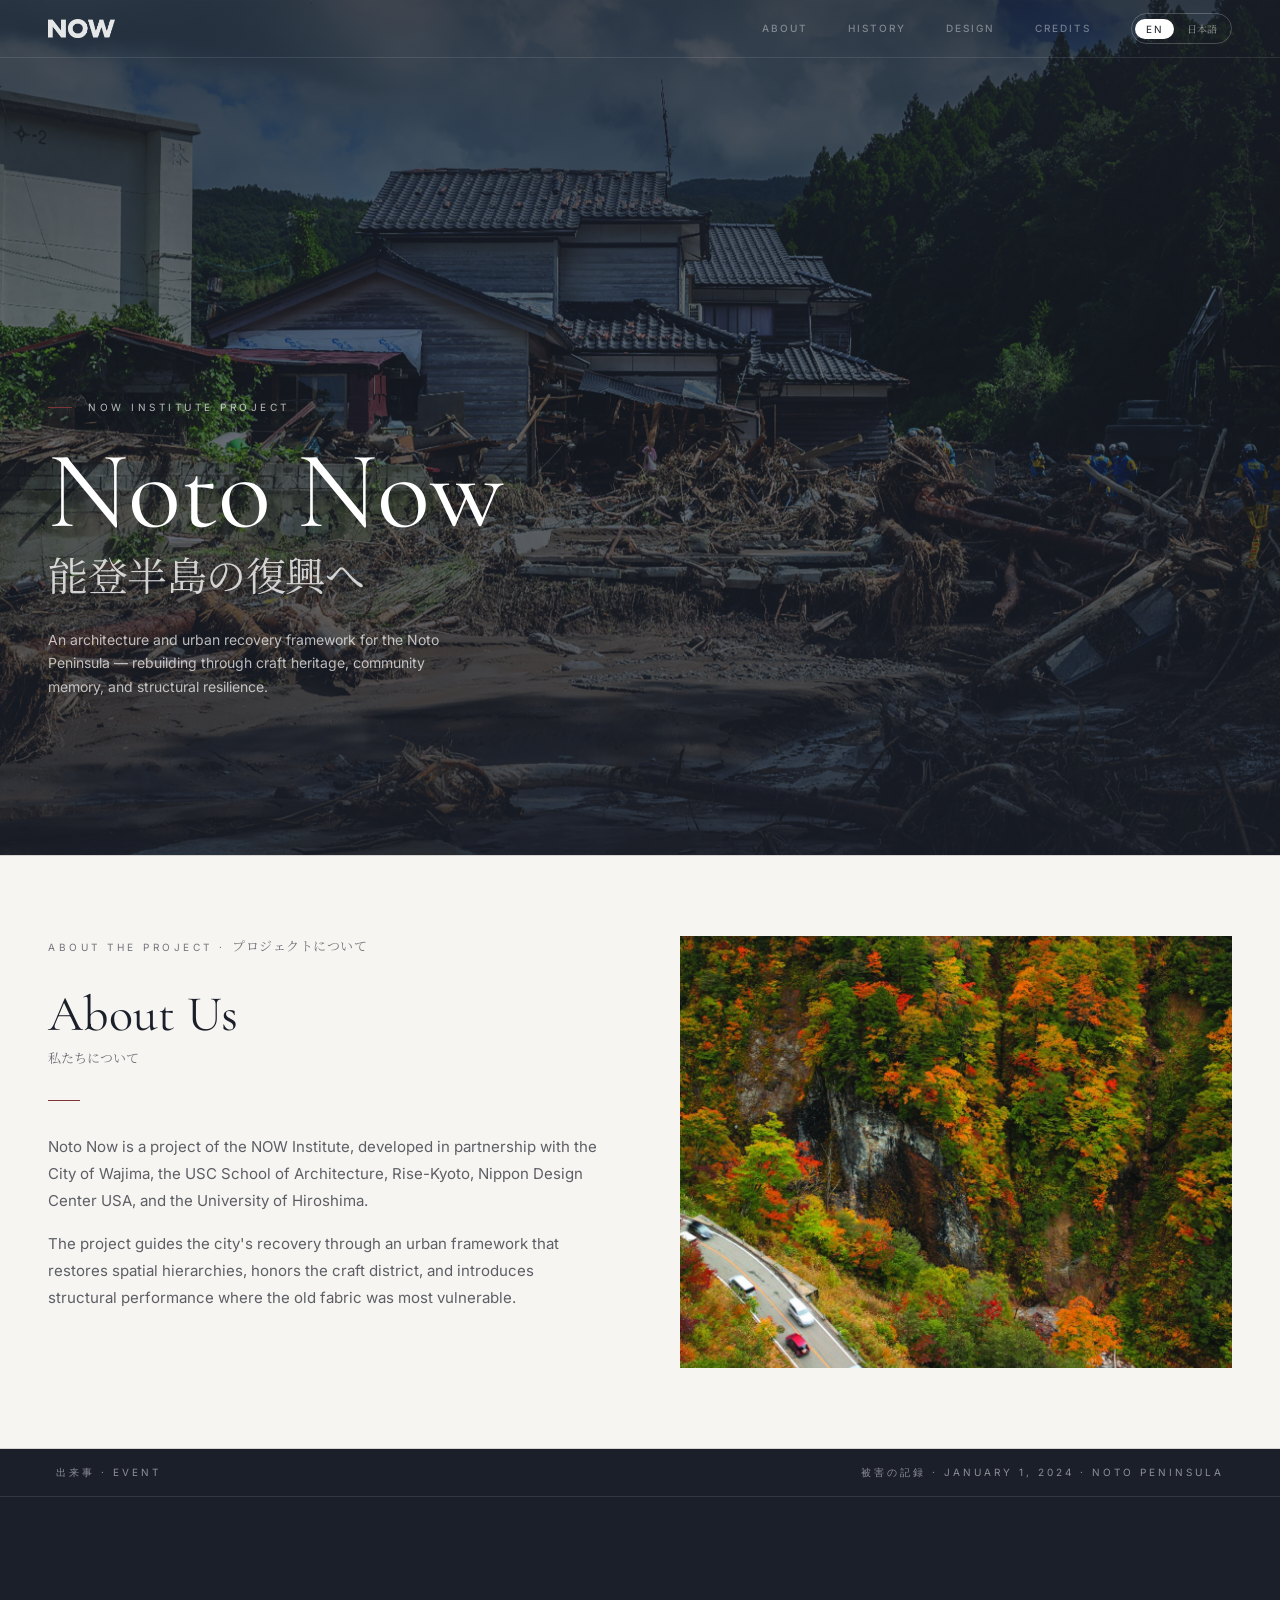
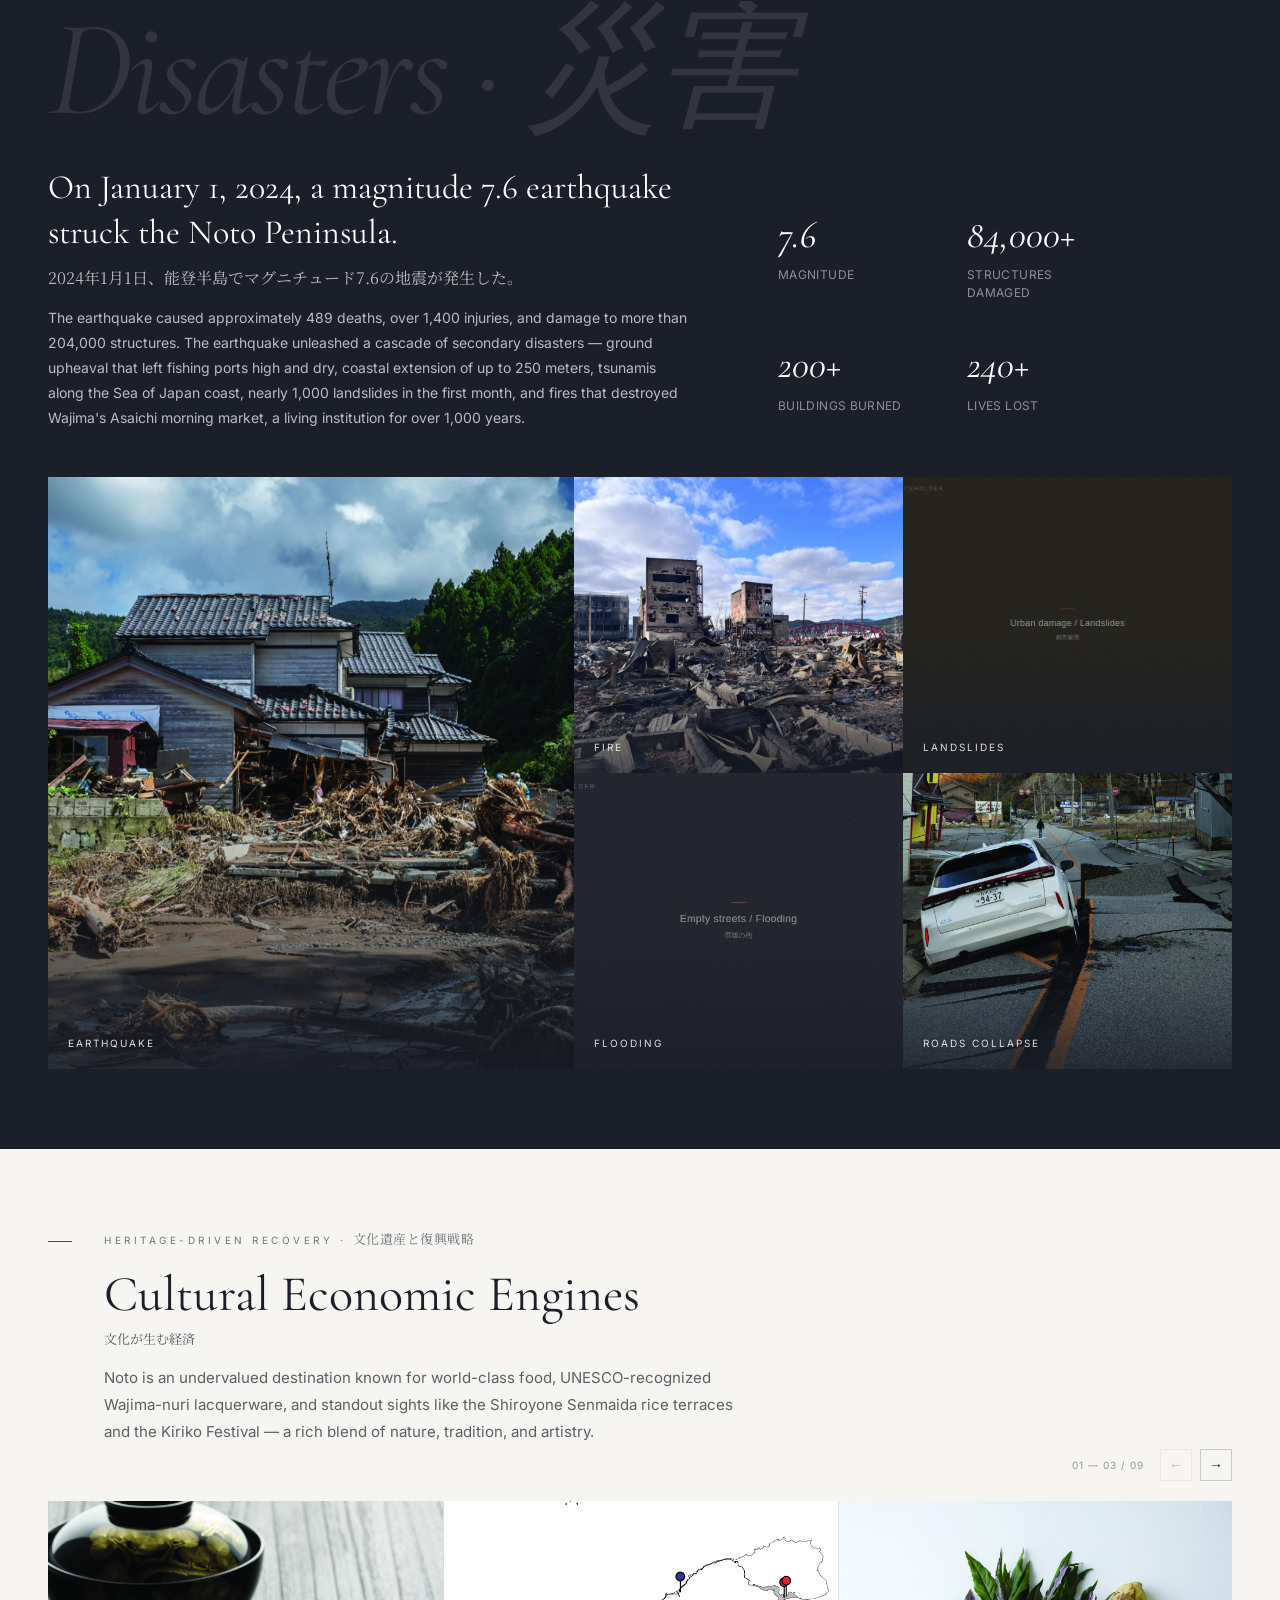
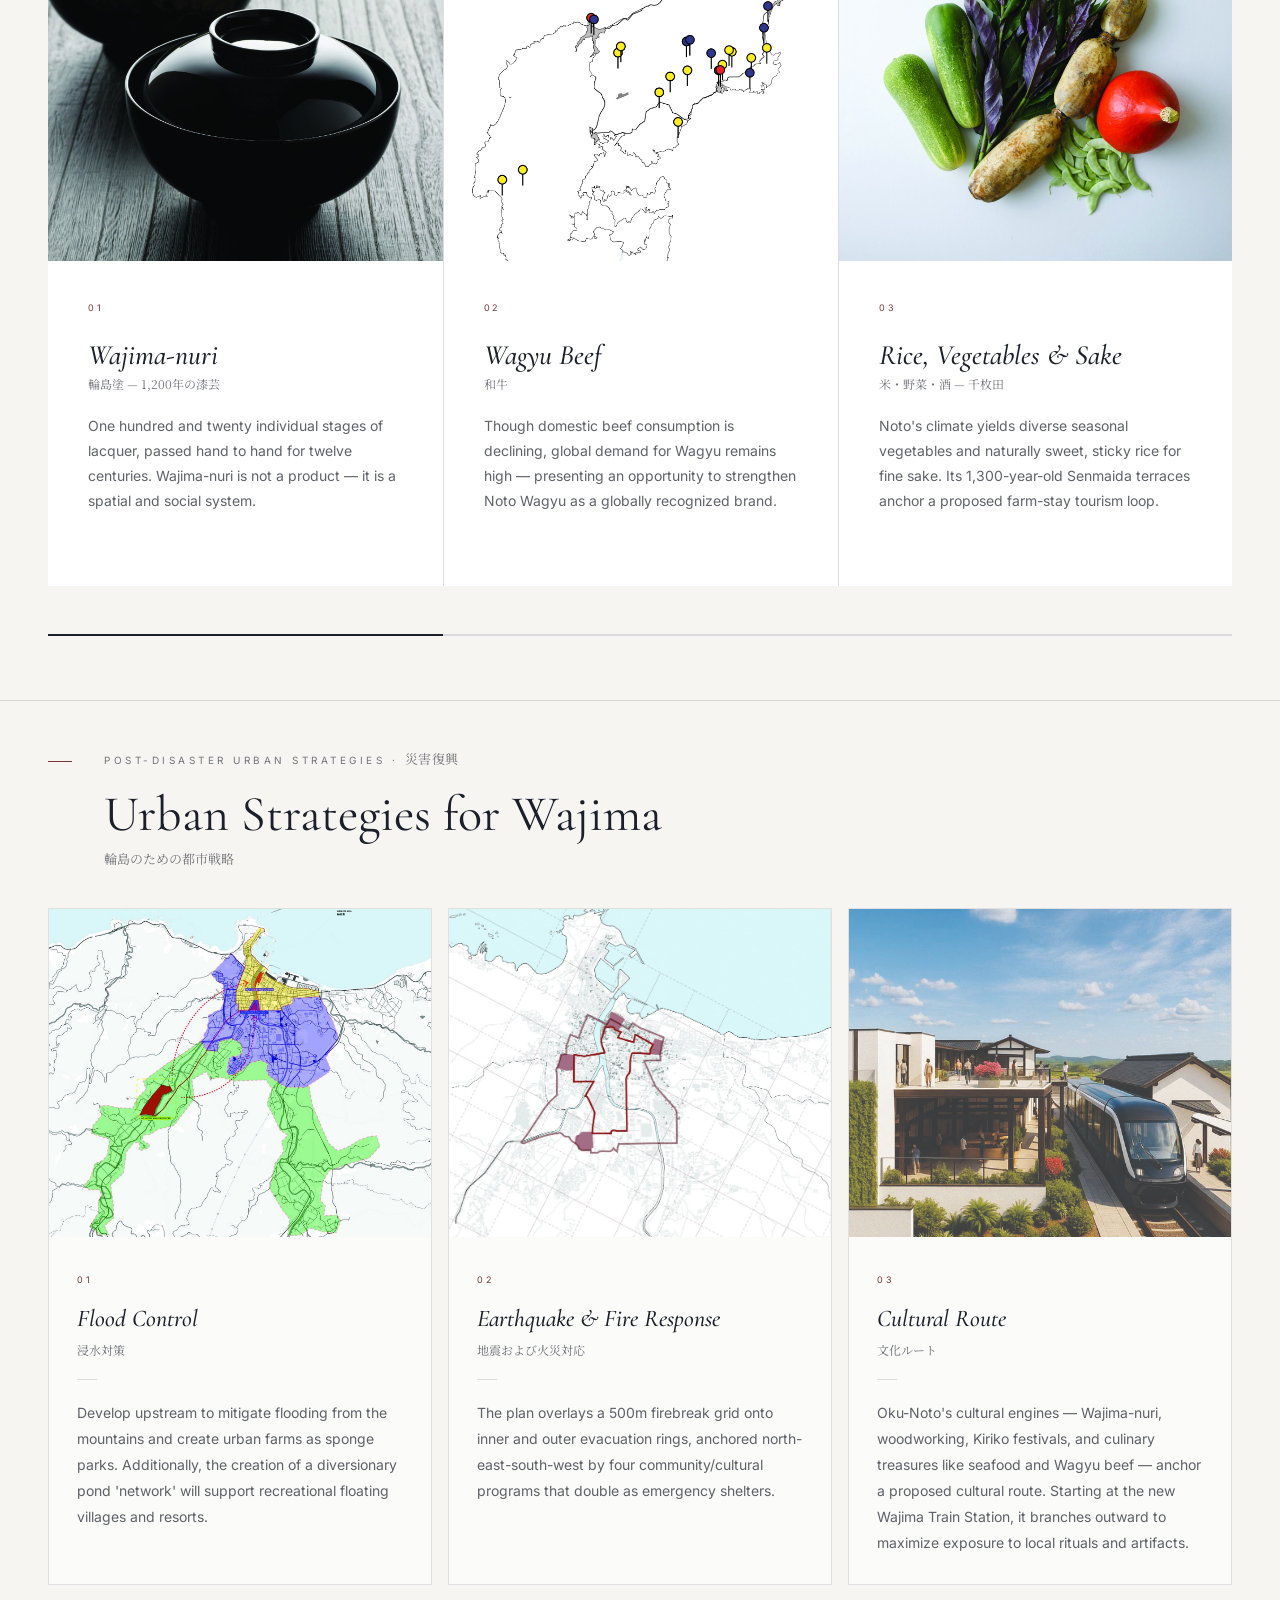
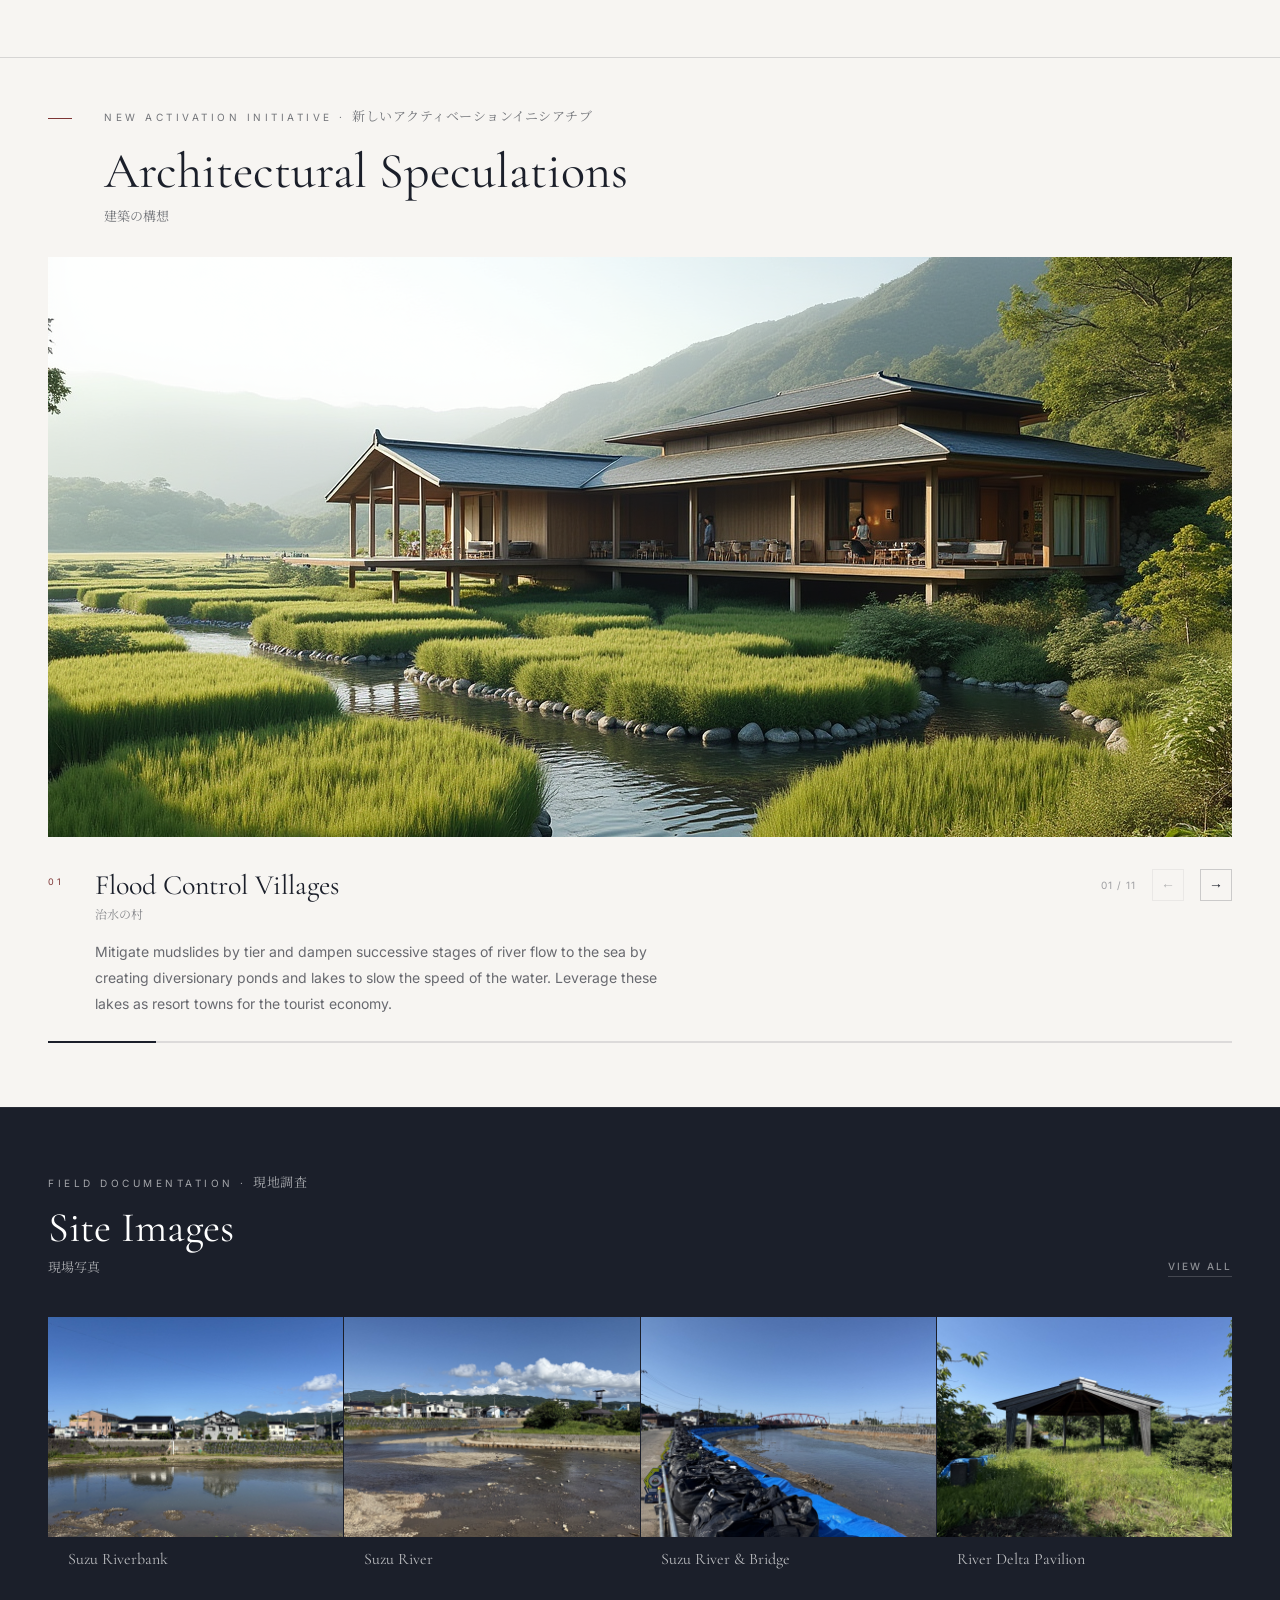
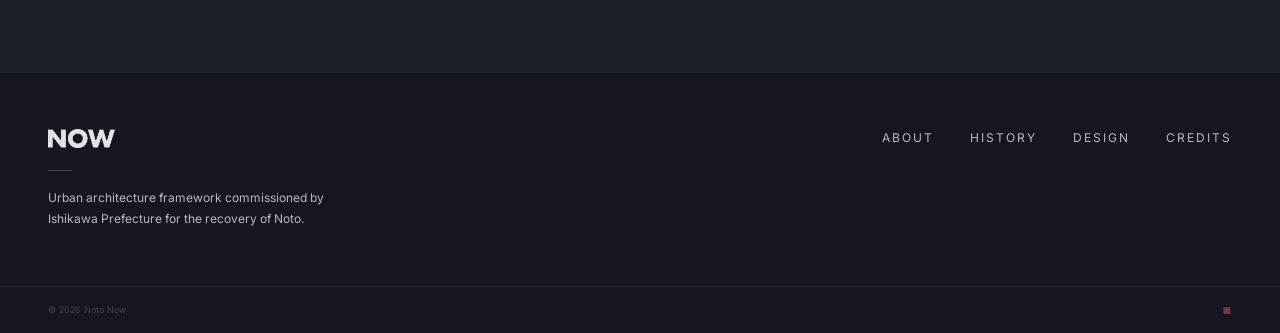
==== commit f0c3ff70: "Make the nav sticky Inner/design pages use a sticky solid nav that reserves its space and pins on sc" ====
--- a/index.html
+++ b/index.html
@@ -450,6 +450,17 @@
       img.onerror = function () { img.onerror = null; img.src = "images/" + key + ".jpg"; };
       img.src = FIGMA[key] || ("images/" + key + ".jpg");
     });
+
+    // ---- Sticky nav: solidify once scrolled off the hero --------------------
+    (function () {
+      var nav = document.querySelector(".nav");
+      if (!nav) return;
+      function onScroll() {
+        nav.classList.toggle("nav--scrolled", window.scrollY > 40);
+      }
+      window.addEventListener("scroll", onScroll, { passive: true });
+      onScroll();
+    })();
 
     // ---- Language toggle ----------------------------------------------------
     (function () {
--- a/styles.css
+++ b/styles.css
@@ -118,9 +118,19 @@
 
 /* Navigation */
 .nav {
-  position: relative;
-  z-index: 3;
+  position: fixed;
+  top: 0;
+  left: 0;
+  right: 0;
+  z-index: 50;
   border-bottom: 1px solid rgba(255, 255, 255, 0.1);
+  transition: background-color 0.3s ease, border-color 0.3s ease, box-shadow 0.3s ease;
+}
+/* Index nav floats transparent over the hero, then gains a solid backing
+   once the page scrolls (toggled by JS). */
+.nav--scrolled {
+  background: var(--ink);
+  box-shadow: 0 1px 0 rgba(0, 0, 0, 0.25);
 }
 
 .nav__inner {
@@ -254,7 +264,7 @@
 body.mode-jp .about__h2-jp { font-size: 40px; line-height: 1.2; color: var(--ink); margin-top: 10px; }
 body.mode-jp .hcard__title-jp { font-size: 22px; line-height: 1.3; color: var(--ink); }
 body.mode-jp .principle__title-jp { font-size: 21px; line-height: 1.5; color: var(--ink); margin-top: 8px; }
-body.mode-jp .docs__h2-jp { font-size: 40px; line-height: 1.2; color: #fff; }
+body.mode-jp .docs__h2-jp { font-size: 34px; line-height: 1.2; color: #fff; }
 
 /* enlarge Japanese body text for comfortable reading */
 body.mode-jp .hero__lead .jp { font-size: 15px; line-height: 1.9; color: rgba(255, 255, 255, 0.8); }
@@ -1122,8 +1132,10 @@
    ABOUT PAGE (about.html)
    ============================================================ */
 
-/* Solid dark nav bar used on pages without a hero behind it. */
-.nav--solid { background: var(--ink); }
+/* Solid dark nav bar used on pages without a hero behind it. Sticky here
+   (rather than fixed) so it reserves its own space in the flow and needs no
+   content offset, while still pinning to the top on scroll. */
+.nav--solid { position: sticky; background: var(--ink); box-shadow: 0 1px 0 rgba(0, 0, 0, 0.25); }
 .brand { display: block; text-decoration: none; }
 
 /* ---- Noto Now 1: 2×2 editorial card grid ---- */
@@ -1687,7 +1699,7 @@
 body.mode-jp .dz-urban__title-jp { font-size: 40px; color: var(--ink); margin-top: 6px; }
 
 /* G · Suzu disaster response plan (light) */
-body.mode-jp .dz-suzu__title { font-size: 22px; opacity: 0.5; }
+body.mode-jp .dz-suzu__title { font-size: 22px; opacity: 0.5; margin-top: 28px; }
 body.mode-jp .dz-suzu__title-jp { font-size: 40px; color: var(--ink); margin-top: 6px; }
 body.mode-jp .dz-suzu__body.jp { font-size: 15px; line-height: 2; color: rgba(27,31,42,0.72); }
 
